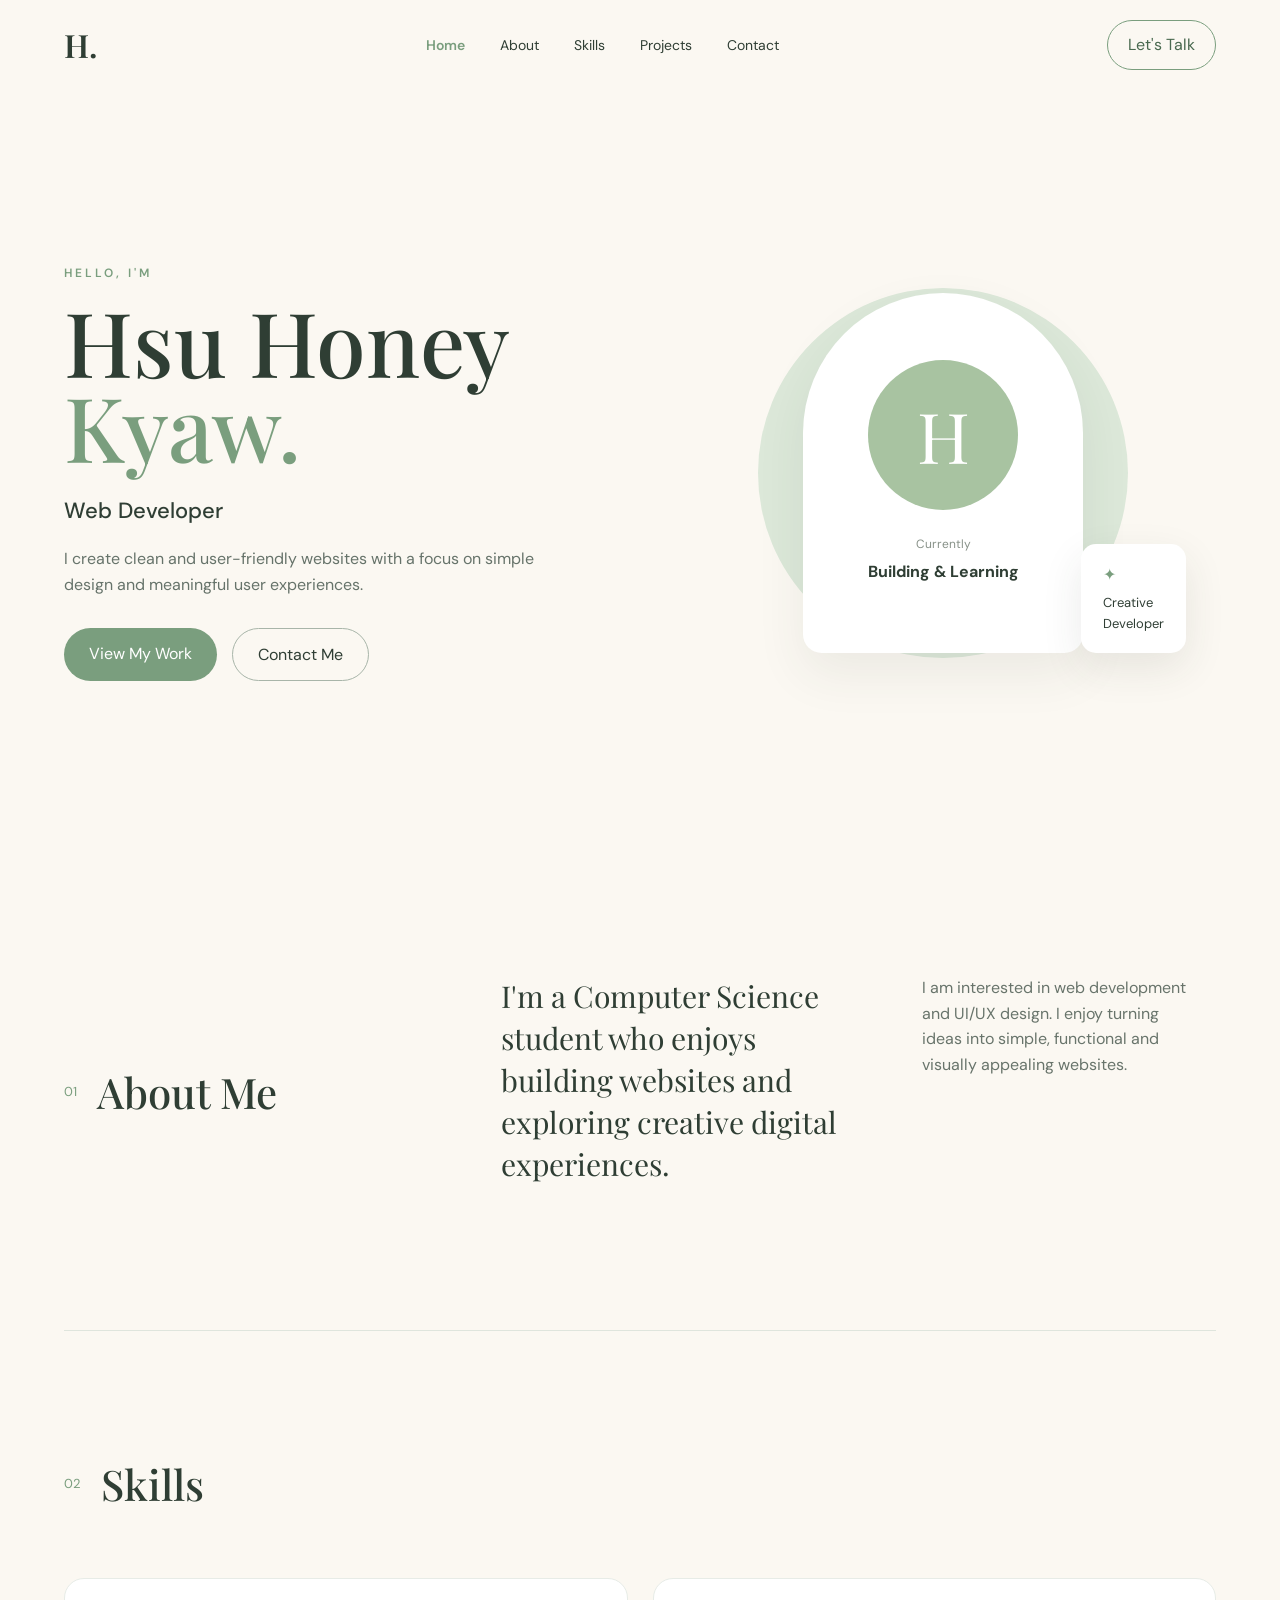
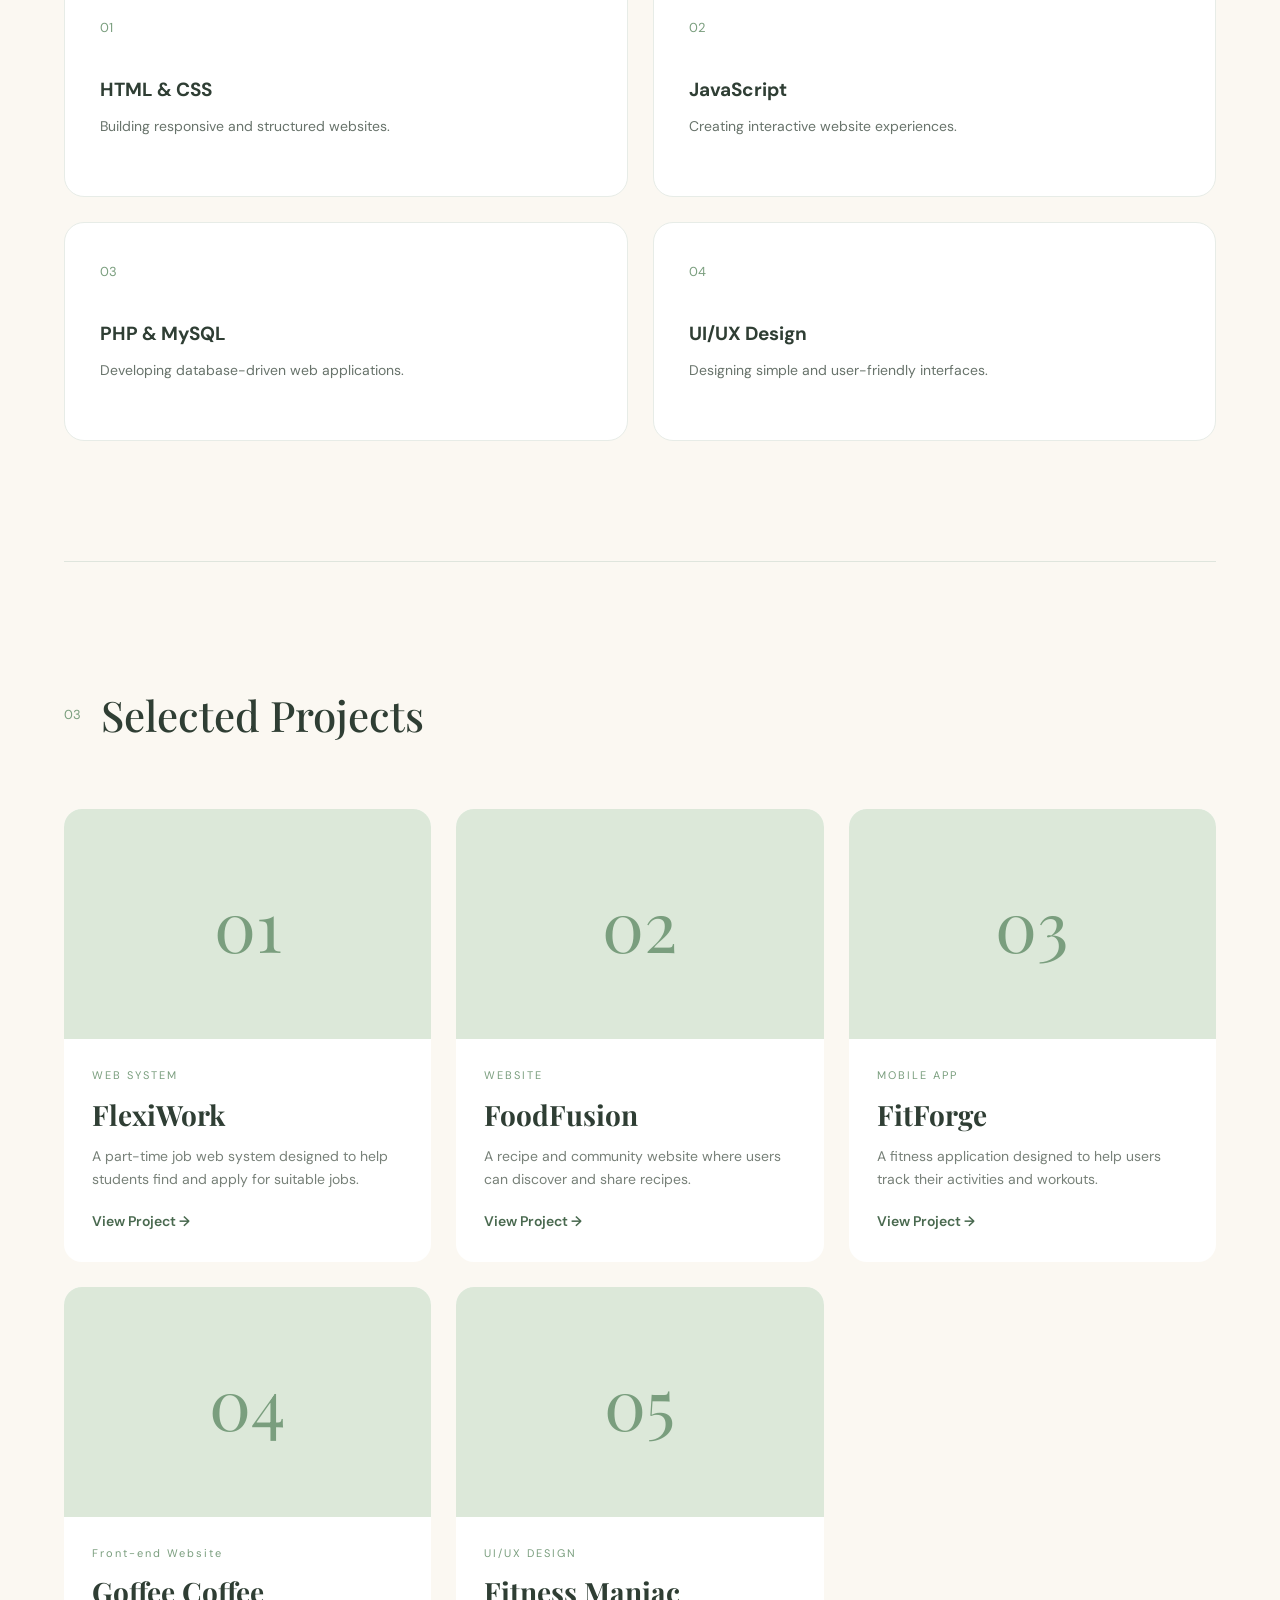
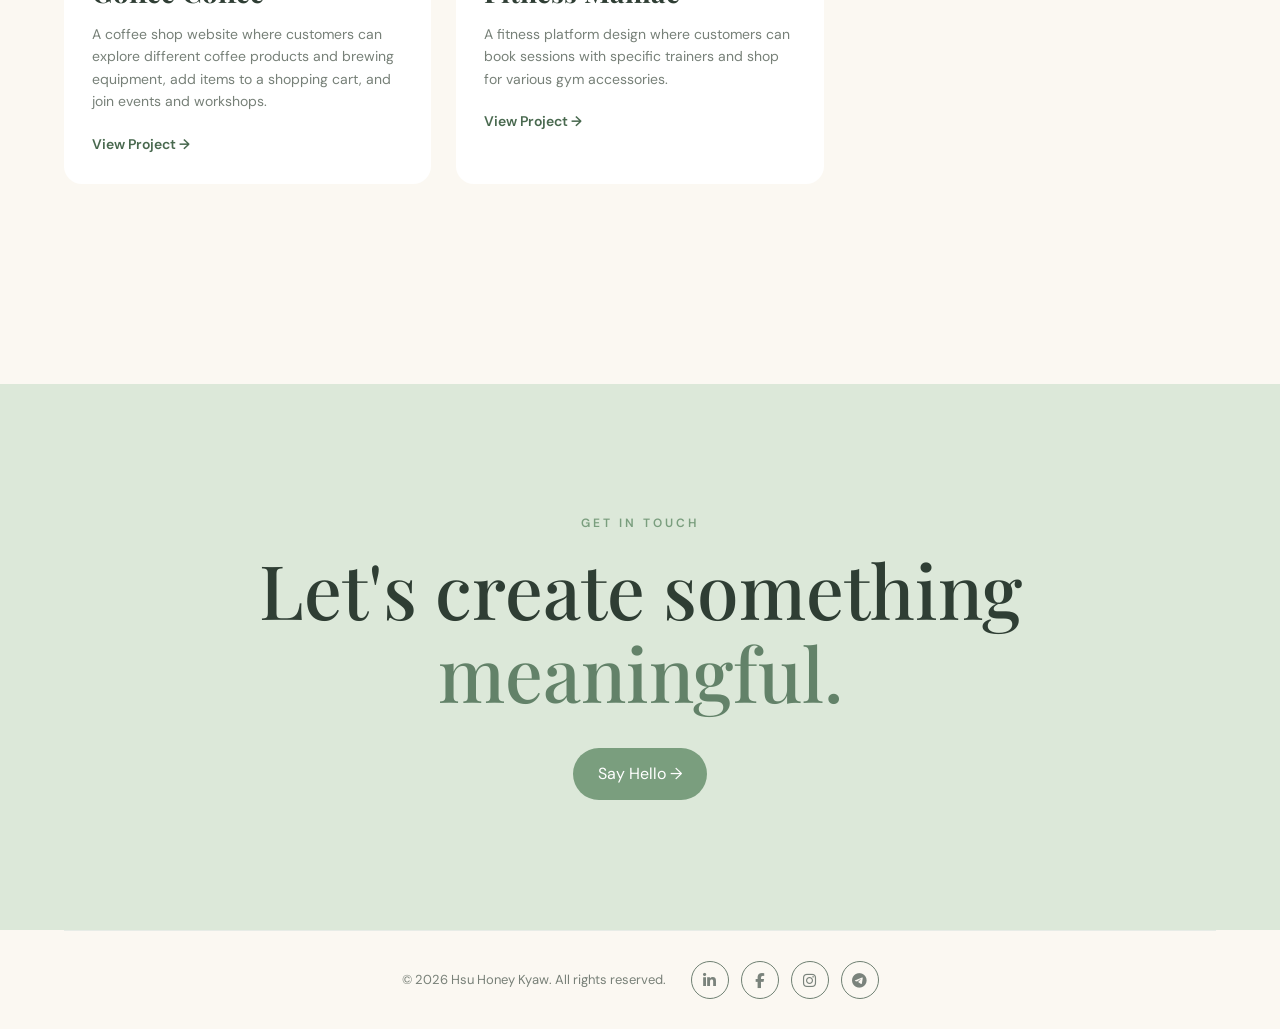
==== index.html @ d4ddd20c "Prepare portfolio for GitHub" ====
<!DOCTYPE html>
<html lang="en">

<head>
    <meta charset="UTF-8">
    <meta name="viewport" content="width=device-width, initial-scale=1.0">

    <title>Hsu Honey Kyaw | Web Developer</title>

    <!-- Google Font -->
    <link rel="preconnect" href="https://fonts.googleapis.com">
    <link rel="preconnect" href="https://fonts.gstatic.com" crossorigin>
    <link rel="stylesheet" href="https://cdnjs.cloudflare.com/ajax/libs/font-awesome/6.5.2/css/all.min.css">
    <link
        href="https://fonts.googleapis.com/css2?family=DM+Sans:wght@400;500;600;700&family=Playfair+Display:wght@500;600&display=swap"
        rel="stylesheet">

    <!-- CSS -->
    <link rel="stylesheet" href="style.css">
</head>

<body>

    <!-- Navigation -->
    <header class="navbar">

        <a href="index.html" class="logo">H.</a>

        <nav>
            <a href="index.html" class="active">Home</a>
            <a href="about.html">About</a>
            <a href="skills.html">Skills</a>
            <a href="project.html">Projects</a>
            <a href="contact.html">Contact</a>
        </nav>

        <a href="contact.html" class="nav-button">Let's Talk</a>

    </header>


    <!-- Hero Section -->
    <main>

        <section id="home" class="hero">

            <div class="hero-content">

                <p class="small-title">HELLO, I'M</p>

                <h1>
                    Hsu Honey<br>
                    <span>Kyaw.</span>
                </h1>

                <h2>Web Developer</h2>

                <p class="hero-text">
                    I create clean and user-friendly websites
                    with a focus on simple design and meaningful
                    user experiences.
                </p>

                <div class="hero-buttons">
                    <a href="project.html" class="primary-button">
                        View My Work
                    </a>

                    <a href="contact.html" class="secondary-button">
                        Contact Me
                    </a>
                </div>

            </div>


            <!-- Decorative Profile Area -->
            <div class="hero-visual">

                <div class="circle-bg"></div>

                <div class="profile-card">
                    <div class="profile-placeholder">
                        H
                    </div>

                    <div class="profile-info">
                        <span>Currently</span>
                        <strong>Building & Learning</strong>
                    </div>
                </div>

                <div class="floating-card">
                    <span>✦</span>
                    <p>Creative<br>Developer</p>
                </div>

            </div>

        </section>


        <!-- About Section -->
        <section id="about" class="section about">

            <div class="section-heading">
                <span>01</span>
                <h2>About Me</h2>
            </div>

            <div class="about-content">

                <p class="large-text">
                    I'm a Computer Science student who enjoys
                    building websites and exploring creative
                    digital experiences.
                </p>

                <p>
                    I am interested in web development and UI/UX design.
                    I enjoy turning ideas into simple, functional and
                    visually appealing websites.
                </p>

            </div>

        </section>


        <!-- Skills Section -->
        <section id="skills" class="section skills">

            <div class="section-heading">
                <span>02</span>
                <h2>Skills</h2>
            </div>

            <div class="skills-grid">

                <div class="skill-card">
                    <span>01</span>
                    <h3>HTML & CSS</h3>
                    <p>Building responsive and structured websites.</p>
                </div>

                <div class="skill-card">
                    <span>02</span>
                    <h3>JavaScript</h3>
                    <p>Creating interactive website experiences.</p>
                </div>

                <div class="skill-card">
                    <span>03</span>
                    <h3>PHP & MySQL</h3>
                    <p>Developing database-driven web applications.</p>
                </div>

                <div class="skill-card">
                    <span>04</span>
                    <h3>UI/UX Design</h3>
                    <p>Designing simple and user-friendly interfaces.</p>
                </div>

            </div>

        </section>


        <!-- Projects Section -->
        <section id="projects" class="section projects">

            <div class="section-heading">
                <span>03</span>
                <h2>Selected Projects</h2>
            </div>

            <div class="project-grid">

                <article class="project-card">

                    <div class="project-image">
                        <span>01</span>
                    </div>

                    <div class="project-content">
                        <p>WEB SYSTEM</p>

                        <h3>FlexiWork</h3>

                        <p>
                            A part-time job web system designed to
                            help students find and apply for suitable jobs.
                        </p>

                        <a href="project.html#flexiwork">View Project →</a>
                    </div>

                </article>


                <article class="project-card">

                    <div class="project-image">
                        <span>02</span>
                    </div>

                    <div class="project-content">
                        <p>WEBSITE</p>

                        <h3>FoodFusion</h3>

                        <p>
                            A recipe and community website where users
                            can discover and share recipes.
                        </p>

                        <a href="project.html#foodfusion">View Project →</a>
                    </div>

                </article>


                <article class="project-card">

                    <div class="project-image">
                        <span>03</span>
                    </div>

                    <div class="project-content">
                        <p>MOBILE APP</p>

                        <h3>FitForge</h3>

                        <p>
                            A fitness application designed to help
                            users track their activities and workouts.
                        </p>

                        <a href="project.html#fitforge">View Project →</a>
                    </div>

                </article>

                <article class="project-card">

                    <div class="project-image">
                        <span>04</span>
                    </div>

                    <div class="project-content">
                        <p>Front-end Website</p>

                        <h3>Goffee Coffee</h3>

                        <p>
                            A coffee shop website where customers can explore
                            different coffee products and brewing equipment,
                            add items to a shopping cart, and join events and workshops.
                        </p>

                        <a href="project.html#goffee-coffee">View Project →</a>
                    </div>

                </article>

                <article class="project-card">

                    <div class="project-image">
                        <span>05</span>
                    </div>

                    <div class="project-content">
                        <p>UI/UX DESIGN</p>

                        <h3>Fitness Maniac</h3>

                        <p>
                            A fitness platform design where customers can book
                            sessions with specific trainers and shop for various
                            gym accessories.
                        </p>

                        <a href="project.html#fitness-maniac">View Project →</a>
                    </div>

                </article>

            </div>

        </section>


        <!-- Contact Section -->
        <section id="contact" class="contact">

            <p class="small-title">GET IN TOUCH</p>

            <h2>
                Let's create something<br>
                <span>meaningful.</span>
            </h2>

            <a href="contact.html" class="primary-button">
                Say Hello →
            </a>

        </section>

    </main>


    <!-- Footer -->
    <footer>

        <div class="footer-content">

            <p>
                © 2026 Hsu Honey Kyaw. All rights reserved.
            </p>

            <!-- Social Media -->
            <div class="footer-social">

                <a href="https://www.linkedin.com/in/hsu-honey-kyaw-a51a913b0" target="_blank" rel="noopener noreferrer" aria-label="LinkedIn">
                    <i class="fa-brands fa-linkedin-in"></i>
                </a>

                <a href="https://www.facebook.com/share/19QXdpM22V/" target="_blank" rel="noopener noreferrer" aria-label="Facebook">
                    <i class="fa-brands fa-facebook-f"></i>
                </a>

                <a href="https://www.instagram.com/v_for_vannie?vrfl=aWN2Z3E3OXZqZ3hl" target="_blank" rel="noopener noreferrer" aria-label="Instagram">
                    <i class="fa-brands fa-instagram"></i>
                </a>

                <a href="https://t.me/v_van_nie" target="_blank" rel="noopener noreferrer" aria-label="Telegram">
                    <i class="fa-brands fa-telegram"></i>
                </a>

            </div>

        </div>

    </footer>

</body>

</html>
---- style.css ----
/* ==============================
   GENERAL
================================= */


* {
    margin: 0;
    padding: 0;
    box-sizing: border-box;
}

html {
    scroll-behavior: smooth;
    min-height: 100%;
}

body {
    font-family: "DM Sans", sans-serif;
    background: #fbf8f2;
    color: #2f3e34;
    line-height: 1.6;

    padding-top: 90px;

    min-height: 100vh;
    display: flex;
    flex-direction: column;
}

a {
    text-decoration: none;
    color: inherit;
}


/* ==============================
   NAVIGATION
================================= */

.navbar {
    width: 90%;
    max-width: 1200px;
    height: 90px;

    position: fixed;
    top: 0;
    left: 50%;
    transform: translateX(-50%);

    display: flex;
    align-items: center;
    justify-content: space-between;

    background: rgba(251, 248, 242, 0.95);
    backdrop-filter: blur(8px);

    z-index: 1000;
}

.logo {
    font-family: "Playfair Display", serif;
    font-size: 32px;
    font-weight: 600;
}

.navbar nav {
    display: flex;
    gap: 35px;
}

.navbar nav a {
    font-size: 14px;
    transition: 0.3s;
}

.navbar nav a:hover {
    color: #7a9e7e;
}

.nav-button {
    padding: 11px 20px;

    border: 1px solid #7a9e7e;
    border-radius: 30px;

    color: #49694f;

    transition: 0.3s;
}

.nav-button:hover {
    background: #7a9e7e;
    color: white;
}

/* Active page */
nav a.active {
    color: #7A9E7E;
    font-weight: 600;
}


/* ==============================
   HERO
================================= */

.hero {
    min-height: 85vh;
    width: 90%;
    max-width: 1200px;
    margin: auto;

    display: grid;
    grid-template-columns: 1fr 1fr;

    align-items: center;

    gap: 60px;
}

.small-title {
    font-size: 12px;
    letter-spacing: 3px;
    font-weight: 600;

    color: #7a9e7e;

    margin-bottom: 15px;
}

.hero h1 {
    font-family: "Playfair Display", serif;

    font-size: clamp(55px, 7vw, 90px);
    line-height: 0.95;

    font-weight: 500;
}

.hero h1 span {
    color: #7a9e7e;
}

.hero h2 {
    margin-top: 25px;

    font-size: 22px;
    font-weight: 500;
}

.hero-text {
    max-width: 500px;

    margin-top: 18px;

    color: #66736a;
}

.hero-buttons {
    display: flex;
    gap: 15px;

    margin-top: 30px;
}

.primary-button {
    display: inline-block;

    background: #7a9e7e;
    color: white;

    padding: 13px 25px;

    border-radius: 30px;

    transition: 0.3s;
}

.primary-button:hover {
    transform: translateY(-3px);
}

.secondary-button {
    display: inline-block;

    border: 1px solid #a8b5a9;

    padding: 13px 25px;

    border-radius: 30px;

    transition: 0.3s;
}

.secondary-button:hover {
    border-color: #7a9e7e;
}


/* ==============================
   HERO VISUAL
================================= */

.hero-visual {
    height: 500px;

    position: relative;

    display: flex;
    align-items: center;
    justify-content: center;
}

.circle-bg {
    width: 370px;
    height: 370px;

    border-radius: 50%;

    background: #dce8d9;

    position: absolute;
}

.profile-card {
    width: 280px;
    height: 360px;

    background: white;

    border-radius: 150px 150px 20px 20px;

    position: relative;
    z-index: 2;

    box-shadow: 0 20px 50px rgba(47, 62, 52, 0.08);

    display: flex;
    flex-direction: column;
    align-items: center;
    justify-content: center;
}

.profile-placeholder {
    width: 150px;
    height: 150px;

    border-radius: 50%;

    background: #a8c3a1;

    display: flex;
    align-items: center;
    justify-content: center;

    font-family: "Playfair Display", serif;

    font-size: 70px;

    color: white;
}

.profile-info {
    margin-top: 25px;

    text-align: center;

    display: flex;
    flex-direction: column;
}

.profile-info span {
    font-size: 12px;
    color: #879188;
}

.profile-info strong {
    margin-top: 5px;
}

.floating-card {
    position: absolute;

    right: 30px;
    bottom: 70px;

    background: white;

    padding: 18px 22px;

    border-radius: 15px;

    box-shadow: 0 15px 40px rgba(47, 62, 52, 0.1);

    z-index: 3;
}

.floating-card span {
    color: #7a9e7e;
}

.floating-card p {
    font-size: 13px;
    margin-top: 5px;
}


/* ==============================
   SECTIONS
================================= */

.section {
    width: 90%;
    max-width: 1200px;

    margin: auto;

    padding: 120px 0;
}

.section-heading {
    display: flex;
    align-items: center;
    gap: 20px;

    margin-bottom: 60px;
}

.section-heading span {
    color: #7a9e7e;

    font-size: 13px;
}

.section-heading h2 {
    font-family: "Playfair Display", serif;

    font-size: 42px;

    font-weight: 500;
}


/* ==============================
   ABOUT
================================= */

.about {
    display: grid;

    grid-template-columns: 0.5fr 1fr;

    gap: 80px;
}

.about .section-heading {
    margin-bottom: 0;
}

.about-content {
    max-width: 700px;
}

.large-text {
    font-family: "Playfair Display", serif;

    font-size: 30px;

    line-height: 1.4;

    margin-bottom: 25px;
}

.about-content>p:last-child {
    color: #68746b;
}


/* ==============================
   SKILLS
================================= */

.skills {
    border-top: 1px solid #dfe5dd;
}

.skills-grid {
    display: grid;

    grid-template-columns: repeat(4, 1fr);

    gap: 20px;
}

.skill-card {
    background: white;

    padding: 30px;

    min-height: 200px;

    border-radius: 15px;

    transition: 0.3s;
}

.skill-card:hover {
    transform: translateY(-6px);
}

.skill-card span {
    color: #7a9e7e;

    font-size: 13px;
}

.skill-card h3 {
    margin-top: 35px;

    font-size: 19px;
}

.skill-card p {
    margin-top: 10px;

    color: #778078;

    font-size: 14px;
}


/* ==============================
   PROJECTS
================================= */

.projects {
    border-top: 1px solid #dfe5dd;
}

.project-grid {
    display: grid;

    grid-template-columns: repeat(3, 1fr);

    gap: 25px;
}

.project-card {
    background: white;

    border-radius: 18px;

    overflow: hidden;

    transition: 0.3s;
}

.project-card:hover {
    transform: translateY(-7px);
}

.project-image {
    height: 230px;

    background: #dce8d9;

    display: flex;
    align-items: center;
    justify-content: center;
}

.project-image span {
    font-family: "Playfair Display", serif;

    font-size: 70px;

    color: #7a9e7e;
}

.project-content {
    padding: 28px;
}

.project-content>p:first-child {
    font-size: 11px;

    letter-spacing: 2px;

    color: #7a9e7e;
}

.project-content h3 {
    font-family: "Playfair Display", serif;

    font-size: 28px;

    margin: 8px 0;
}

.project-content p {
    color: #778078;

    font-size: 14px;
}

.project-content a {
    display: inline-block;

    margin-top: 20px;

    font-size: 14px;

    font-weight: 600;

    color: #49694f;
}


/* ==============================
   CONTACT
================================= */

.contact {
    margin-top: 80px;

    padding: 130px 10%;

    background: #dce8d9;

    text-align: center;
}

.contact h2 {
    font-family: "Playfair Display", serif;

    font-size: clamp(45px, 6vw, 75px);

    line-height: 1.1;

    font-weight: 500;

    margin-bottom: 35px;
}

.contact h2 span {
    color: #638269;
}


/* ==============================
   FOOTER
================================= */

footer {
    width: 90%;
    max-width: 1200px;

    margin: auto;

    padding: 30px 0;

    display: flex;
    justify-content: space-between;

    color: #7a837c;

    font-size: 13px;
}

footer div {
    display: flex;
    gap: 20px;
}

footer a:hover {
    color: #7a9e7e;
}


/* ==============================
   RESPONSIVE
================================= */

@media (max-width: 900px) {

    .navbar nav {
        display: none;
    }

    .hero {
        grid-template-columns: 1fr;

        padding: 70px 0;
    }

    .hero-visual {
        height: 420px;
    }

    .about {
        grid-template-columns: 1fr;

        gap: 30px;
    }

    .skills-grid {
        grid-template-columns: repeat(2, 1fr);
    }

    .project-grid {
        grid-template-columns: 1fr;
    }
}


@media (max-width: 600px) {

    .navbar {
        height: 75px;
    }

    .nav-button {
        padding: 8px 15px;

        font-size: 13px;
    }

    .hero {
        min-height: auto;

        padding: 60px 0;
    }

    .hero h1 {
        font-size: 55px;
    }

    .hero-visual {
        height: 350px;
    }

    .circle-bg {
        width: 280px;
        height: 280px;
    }

    .profile-card {
        width: 220px;
        height: 290px;
    }

    .profile-placeholder {
        width: 110px;
        height: 110px;

        font-size: 50px;
    }

    .floating-card {
        right: 0;
        bottom: 30px;
    }

    .section {
        padding: 80px 0;
    }

    .section-heading h2 {
        font-size: 34px;
    }

    .skills-grid {
        grid-template-columns: 1fr;
    }

    .hero-buttons {
        flex-direction: column;

        width: 100%;
    }

    .hero-buttons a {
        text-align: center;
    }

    .contact {
        padding: 90px 20px;
    }

    footer {
        flex-direction: column;

        gap: 15px;
    }
}

/* ================================
   PROJECTS PAGE
================================ */

.projects-page {
    width: 84%;
    max-width: 1200px;
    margin: 0 auto;
    padding: 76px 0 100px;
}

.projects-heading {
    max-width: 760px;
    margin: 0 auto 64px;
    text-align: center;
}

.projects-heading h1,
.contact-hero h1 {
    color: #2f3e34;
    font-family: "Playfair Display", serif;
    font-size: clamp(42px, 6vw, 64px);
    font-weight: 500;
    line-height: 1.12;
}

.projects-heading h1 span,
.contact-hero h1 span,
.contact-bottom h2 span {
    color: #7a9e7e;
}

.projects-heading > p:last-child {
    max-width: 640px;
    margin: 22px auto 0;
    color: #68736b;
    line-height: 1.8;
}

.p-grid {
    display: grid;
    grid-template-columns: repeat(2, minmax(0, 1fr));
    gap: 22px;
}

.p-card {
    position: relative;
    min-height: 390px;
    padding: 34px;
    background: #fff;
    border: 1px solid #e7ece7;
    border-radius: 20px;
    transition: transform 0.25s ease, border-color 0.25s ease, box-shadow 0.25s ease;
    scroll-margin-top: 110px;
}

.p-card:hover {
    transform: translateY(-5px);
    border-color: #a8c3a1;
    box-shadow: 0 16px 35px rgba(47, 62, 52, 0.07);
}

.p-number {
    position: absolute;
    top: 30px;
    right: 32px;
    color: #9aaa9a;
    font-size: 13px;
    letter-spacing: 1px;
}

.p-icon,
.contact-option-icon {
    display: flex;
    align-items: center;
    justify-content: center;
    width: 52px;
    height: 52px;
    color: #638269;
    background: #eef3ed;
    border-radius: 15px;
    font-size: 20px;
}

.p-type {
    margin: 24px 0 7px;
    color: #7a9e7e;
    font-size: 11px;
    font-weight: 700;
    letter-spacing: 1.7px;
}

.p-card h2 {
    color: #2f3e34;
    font-family: "Playfair Display", serif;
    font-size: 29px;
    font-weight: 500;
}

.p-description {
    min-height: 76px;
    margin-top: 10px;
    color: #68736b;
    font-size: 14px;
    line-height: 1.75;
}

.p-tech {
    display: flex;
    flex-wrap: wrap;
    gap: 8px;
    margin-top: 20px;
}

.p-tech span {
    padding: 6px 11px;
    color: #53655a;
    background: #f3f6f2;
    border-radius: 20px;
    font-size: 11px;
}

.project-link {
    display: inline-flex;
    align-items: center;
    gap: 9px;
    margin-top: 24px;
    color: #49694f;
    font-size: 13px;
    font-weight: 700;
}

a.project-link:hover {
    color: #7a9e7e;
}

.project-link-unavailable {
    color: #788078;
    font-weight: 500;
}

.projects-bottom {
    margin-top: 84px;
    padding: 62px 32px;
    background: #eef3ed;
    border-radius: 24px;
    text-align: center;
}

.projects-bottom h2,
.contact-bottom h2 {
    color: #2f3e34;
    font-family: "Playfair Display", serif;
    font-size: clamp(34px, 4.5vw, 48px);
    font-weight: 500;
    line-height: 1.2;
}

.projects-bottom > p:not(.section-label) {
    max-width: 550px;
    margin: 16px auto 24px;
    color: #68736b;
    font-size: 14px;
    line-height: 1.7;
}

.projects-button {
    display: inline-flex;
    align-items: center;
    gap: 10px;
    padding: 12px 22px;
    color: #fff;
    background: #7a9e7e;
    border-radius: 30px;
    font-size: 14px;
    transition: background 0.2s ease, transform 0.2s ease;
}

.projects-button:hover {
    background: #49694f;
    transform: translateY(-2px);
}

/* ================================
   CONTACT PAGE
================================ */

.contact-page {
    width: 84%;
    max-width: 1200px;
    margin: 0 auto;
    padding: 74px 0 100px;
}

.contact-hero {
    padding: 74px 30px 78px;
    background: #eef3ed;
    border-radius: 26px;
    text-align: center;
}

.contact-hero h1 {
    font-size: clamp(42px, 6vw, 66px);
}

.contact-intro {
    max-width: 610px;
    margin: 22px auto 26px;
    color: #68736b;
    font-size: 16px;
    line-height: 1.8;
}

.contact-cta {
    display: inline-flex;
    align-items: center;
    gap: 10px;
}

.contact-email-note {
    margin-top: 18px;
    color: #788078;
    font-size: 12px;
}

.contact-email-note code {
    color: #49694f;
    font-family: "DM Sans", sans-serif;
}

.contact-details {
    display: grid;
    grid-template-columns: 0.9fr 1.1fr;
    gap: 70px;
    align-items: center;
    padding: 90px 0;
    scroll-margin-top: 100px;
}

.contact-details-heading h2 {
    max-width: 430px;
    color: #2f3e34;
    font-family: "Playfair Display", serif;
    font-size: 37px;
    font-weight: 500;
    line-height: 1.2;
}

.contact-details-heading > p:last-child {
    margin-top: 17px;
    color: #68736b;
    font-size: 14px;
    line-height: 1.8;
}

.contact-channels {
    display: flex;
    flex-direction: column;
    gap: 11px;
    margin-top: 26px;
}

.contact-channels a {
    display: flex;
    align-items: center;
    gap: 13px;
    color: #49694f;
    font-size: 14px;
    font-weight: 600;
}

.contact-channels a > i {
    display: flex;
    align-items: center;
    justify-content: center;
    width: 37px;
    height: 37px;
    background: #eef3ed;
    border-radius: 50%;
}

.contact-channels a span {
    display: flex;
    flex-direction: column;
}

.contact-channels small {
    color: #788078;
    font-size: 11px;
    font-weight: 500;
}

.contact-channels a:hover {
    color: #7a9e7e;
}

.contact-options {
    display: flex;
    flex-direction: column;
    gap: 13px;
}

.contact-option {
    display: flex;
    align-items: center;
    gap: 18px;
    padding: 20px;
    background: #fff;
    border: 1px solid #e7ece7;
    border-radius: 17px;
}

.contact-option-icon {
    width: 46px;
    height: 46px;
    flex: 0 0 46px;
    font-size: 17px;
}

.contact-option h3 {
    color: #2f3e34;
    font-size: 16px;
}

.contact-option p {
    margin-top: 4px;
    color: #68736b;
    font-size: 13px;
    line-height: 1.6;
}

.contact-bottom {
    padding: 55px 30px;
    border-top: 1px solid #dfe5dd;
    text-align: center;
}

.contact-bottom .secondary-button {
    margin-top: 24px;
    color: #49694f;
}

@media (max-width: 900px) {
    .projects-page,
    .contact-page {
        width: 88%;
    }

    .p-grid {
        grid-template-columns: 1fr;
    }

    .contact-details {
        grid-template-columns: 1fr;
        gap: 35px;
    }
}

@media (max-width: 600px) {
    .projects-page,
    .contact-page {
        width: 88%;
        padding-top: 48px;
        padding-bottom: 70px;
    }

    .projects-heading {
        margin-bottom: 42px;
    }

    .projects-heading h1,
    .contact-hero h1 {
        font-size: 38px;
    }

    .p-card {
        min-height: 0;
        padding: 26px;
    }

    .p-number {
        top: 26px;
        right: 25px;
    }

    .p-description {
        min-height: 0;
    }

    .projects-bottom {
        margin-top: 55px;
        padding: 42px 22px;
    }

    .contact-hero {
        padding: 48px 20px;
    }

    .contact-intro {
        font-size: 14px;
    }

    .contact-details {
        padding: 65px 0;
    }

    .contact-details-heading h2 {
        font-size: 31px;
    }

    .contact-option {
        align-items: flex-start;
        padding: 17px;
    }
}





/* ================================
   ABOUT PAGE
================================ */

.about-page {
    padding: 80px 8% 100px;
}


/* ================================
   ABOUT HERO
================================ */

.about-hero {
    max-width: 1200px;
    margin: auto;
}

.about-heading {
    max-width: 850px;
    margin-bottom: 70px;
}

.section-label {
    color: #7A9E7E;
    font-size: 13px;
    font-weight: 700;
    letter-spacing: 2px;
    margin-bottom: 18px;
}

.about-heading h1 {
    color: #2F3E34;
    font-size: 55px;
    line-height: 1.15;
    font-weight: 500;
    margin: 0;
}

.about-heading h1 span {
    color: #7A9E7E;
}


/* ================================
   ABOUT CONTENT
================================ */

.about-content {
    display: grid;
    grid-template-columns: 1.1fr 0.9fr;
    gap: 80px;
    align-items: start;
}

.about-text p {
    color: #5F6B63;
    font-size: 16px;
    line-height: 1.8;
    margin-bottom: 22px;
}


/* ================================
   INFO CARDS
================================ */

.about-info {
    display: flex;
    flex-direction: column;
    gap: 18px;
}

.info-card {
    background: #FFFFFF;
    border: 1px solid #E7ECE7;
    border-radius: 18px;
    padding: 25px;
    transition: 0.3s ease;
}

.info-card:hover {
    transform: translateY(-4px);
    border-color: #A8C3A1;
}

.info-card span {
    color: #7A9E7E;
    font-size: 13px;
    font-weight: 700;
}

.info-card h3 {
    color: #2F3E34;
    font-size: 20px;
    margin: 12px 0 8px;
}

.info-card p {
    color: #6B756E;
    font-size: 14px;
    line-height: 1.6;
    margin: 0;
}


/* ================================
   EDUCATION
================================ */

.education-section {
    max-width: 1200px;
    margin: 120px auto 0;
}

.section-title {
    margin-bottom: 40px;
}

.section-title h2 {
    color: #2F3E34;
    font-size: 38px;
    font-weight: 500;
    margin: 0;
}

.education-card {
    display: grid;
    grid-template-columns: 220px 1fr;
    gap: 40px;
    background: #FFFFFF;
    border: 1px solid #E7ECE7;
    border-radius: 20px;
    padding: 35px;
}

.education-year span {
    color: #7A9E7E;
    font-size: 14px;
    font-weight: 600;
}

.education-details h3 {
    color: #2F3E34;
    font-size: 22px;
    margin: 0 0 12px;
}

.education-details p {
    color: #68736B;
    font-size: 15px;
    line-height: 1.7;
    margin: 0;
}


/* ================================
   CURRENT GOAL
================================ */

.about-goal {
    max-width: 1200px;
    margin: 120px auto 0;
    padding: 60px;
    background: #EEF3ED;
    border-radius: 25px;
}

.about-goal h2 {
    max-width: 700px;
    color: #2F3E34;
    font-size: 40px;
    line-height: 1.3;
    font-weight: 500;
    margin: 0 0 30px;
}

.about-goal h2 span {
    color: #7A9E7E;
}

.about-button {
    display: inline-block;
    text-decoration: none;
    color: #FFFFFF;
    background: #7A9E7E;
    padding: 13px 23px;
    border-radius: 30px;
    font-size: 14px;
    transition: 0.3s ease;
}

.about-button:hover {
    background: #2F3E34;
}



/* ================================
   FOOTER
================================ */

footer {
    border-top: 1px solid #E7ECE7;
    padding: 30px 8%;
}

.footer-content {
    max-width: 1200px;
    margin: auto;

    display: flex;
    align-items: center;
    justify-content: space-between;
    gap: 25px;
}

.footer-content p {
    color: #788078;
    font-size: 13px;
    margin: 0;
}




/* ================================
   SOCIAL MEDIA
================================ */

.footer-social {
    display: flex;
    align-items: center;
    gap: 12px;
}

.footer-social a {
    width: 38px;
    height: 38px;

    display: flex;
    align-items: center;
    justify-content: center;
    border: 1px solid #6F8173;
    border-radius: 50%;
    text-decoration: none;
    font-size: 15px;
    transition: 0.3s ease;
}

.footer-social a:hover {
    border-color: #7A9E7E;
    transform: translateY(-3px);
}

/* ================================
   TABLET
================================ */

@media (max-width: 1000px) {

    .footer-container {
        grid-template-columns: 1.5fr 1fr 1fr;
        gap: 35px;
    }

}


/* ================================
   MOBILE
================================ */

@media (max-width: 700px) {

    .site-footer {
        padding: 55px 6% 25px;
    }

    .footer-container {
        width: 100%;

        grid-template-columns: 1fr;
        gap: 35px;
    }

    .footer-bottom {
        width: 100%;

        flex-direction: column;
        align-items: flex-start;

        gap: 10px;
    }

}


/* ================================
   RESPONSIVE
================================ */

@media (max-width: 900px) {

    .about-heading h1 {
        font-size: 45px;
    }

    .about-content {
        grid-template-columns: 1fr;
        gap: 50px;
    }

    .education-card {
        grid-template-columns: 1fr;
        gap: 15px;
    }

    .about-goal h2 {
        font-size: 34px;
    }
}


@media (max-width: 600px) {

    .about-page {
        padding: 60px 6% 80px;
    }

    .about-heading {
        margin-bottom: 50px;
    }

    .about-heading h1 {
        font-size: 36px;
    }

    .section-title h2 {
        font-size: 30px;
    }

    .about-goal {
        padding: 35px 25px;
    }

    .about-goal h2 {
        font-size: 28px;
    }

    .education-card {
        padding: 25px;
    }
}

/* ================================
   SKILLS PAGE
================================ */

.skills-page {
    padding: 80px 8% 100px;
}


/* ================================
   SKILLS HEADING
================================ */

.skills-heading {
    max-width: 800px;
    margin: 0 auto 80px;
    text-align: center;
}

.skills-heading h1 {
    color: #2F3E34;
    font-size: 52px;
    line-height: 1.2;
    font-weight: 500;
    margin: 0 0 25px;
}

.skills-heading h1 span {
    color: #7A9E7E;
}

.skills-intro {
    max-width: 650px;
    margin: auto;

    color: #68736B;
    font-size: 16px;
    line-height: 1.8;
}


/* ================================
   SKILLS GRID
================================ */

.skills-grid {
    max-width: 1200px;
    margin: auto;

    display: grid;
    grid-template-columns: repeat(2, 1fr);
    gap: 25px;
}


/* ================================
   SKILL CARD
================================ */

.skill-card {
    background: #FFFFFF;
    border: 1px solid #E7ECE7;
    border-radius: 20px;

    padding: 35px;

    transition: 0.3s ease;
}

.skill-card:hover {
    transform: translateY(-5px);
    border-color: #A8C3A1;
}


/* Icon */

.skill-icon {
    width: 48px;
    height: 48px;

    display: flex;
    align-items: center;
    justify-content: center;

    background: #EEF3ED;
    color: #7A9E7E;

    border-radius: 12px;

    font-size: 19px;

    margin-bottom: 22px;
}


/* Card Text */

.skill-card h2 {
    color: #2F3E34;
    font-size: 22px;
    margin: 0 0 12px;
}

.skill-card > p {
    color: #68736B;
    font-size: 14px;
    line-height: 1.7;

    margin-bottom: 22px;
}


/* Skill Tags */

.skill-list {
    display: flex;
    flex-wrap: wrap;
    gap: 9px;
}

.skill-list span {
    background: #F3F6F2;
    color: #53655A;

    padding: 7px 12px;

    border-radius: 20px;

    font-size: 12px;
    font-weight: 500;
}


/* ================================
   CURRENTLY LEARNING
================================ */

.learning-section {
    max-width: 1200px;
    margin: 120px auto 0;

    display: grid;
    grid-template-columns: 1fr 1fr;
    gap: 80px;

    padding: 60px;

    background: #EEF3ED;
    border-radius: 25px;
}

.learning-content h2 {
    color: #2F3E34;
    font-size: 38px;
    line-height: 1.3;
    font-weight: 500;

    margin: 0 0 20px;
}

.learning-content h2 span {
    color: #7A9E7E;
}

.learning-content > p:last-child {
    color: #68736B;
    font-size: 15px;
    line-height: 1.7;

    max-width: 500px;
}


/* Learning Items */

.learning-items {
    display: flex;
    flex-direction: column;
    justify-content: center;
    gap: 20px;
}

.learning-items div {
    display: flex;
    align-items: center;
    gap: 20px;

    padding-bottom: 18px;

    border-bottom: 1px solid #D6DED5;
}

.learning-items span {
    color: #7A9E7E;
    font-size: 13px;
    font-weight: 700;
}

.learning-items h3 {
    color: #2F3E34;
    font-size: 17px;
    font-weight: 600;

    margin: 0;
}


/* ================================
   RESPONSIVE
================================ */

@media (max-width: 900px) {

    .skills-heading h1 {
        font-size: 43px;
    }

    .skills-grid {
        grid-template-columns: 1fr;
    }

    .learning-section {
        grid-template-columns: 1fr;
        gap: 45px;
    }

}


@media (max-width: 600px) {

    .skills-page {
        padding: 60px 6% 80px;
    }

    .skills-heading {
        margin-bottom: 55px;
    }

    .skills-heading h1 {
        font-size: 35px;
    }

    .skill-card {
        padding: 25px;
    }

    .learning-section {
        padding: 35px 25px;
        margin-top: 80px;
    }

    .learning-content h2 {
        font-size: 29px;
    }

}
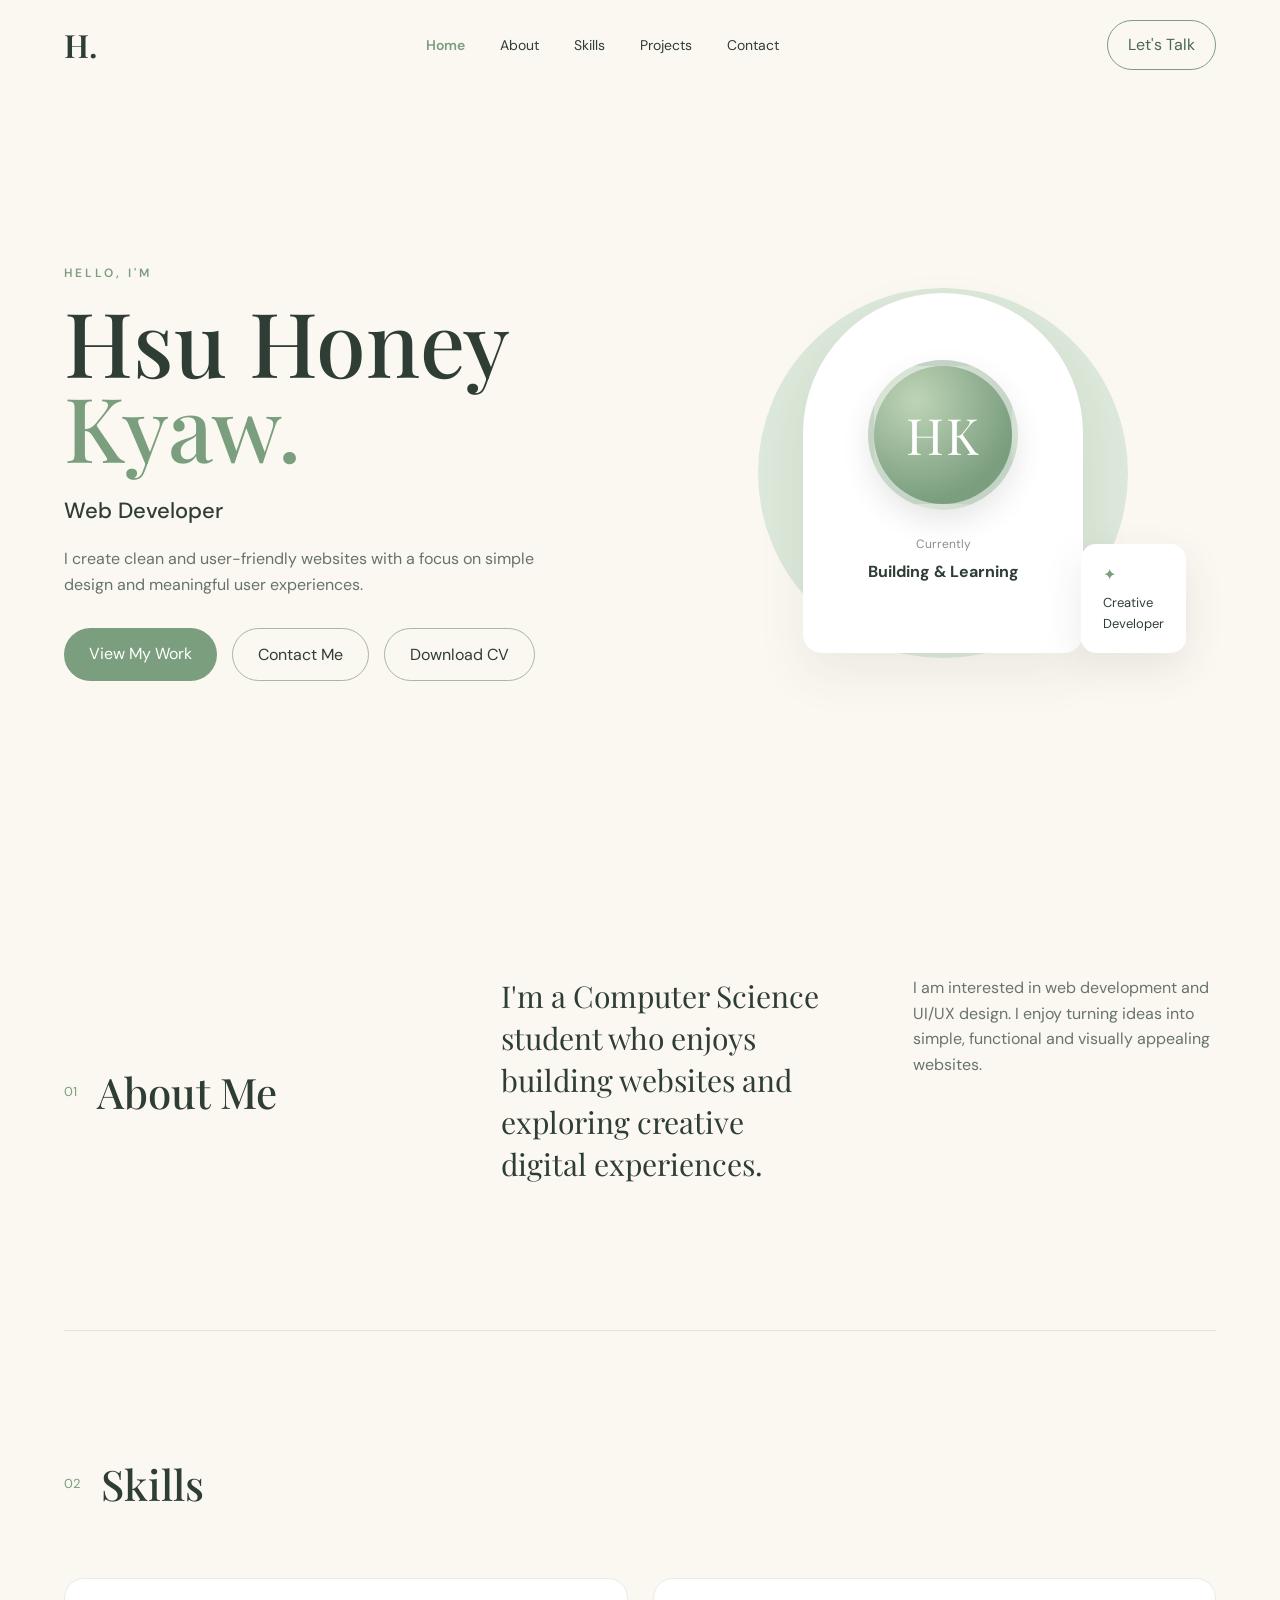
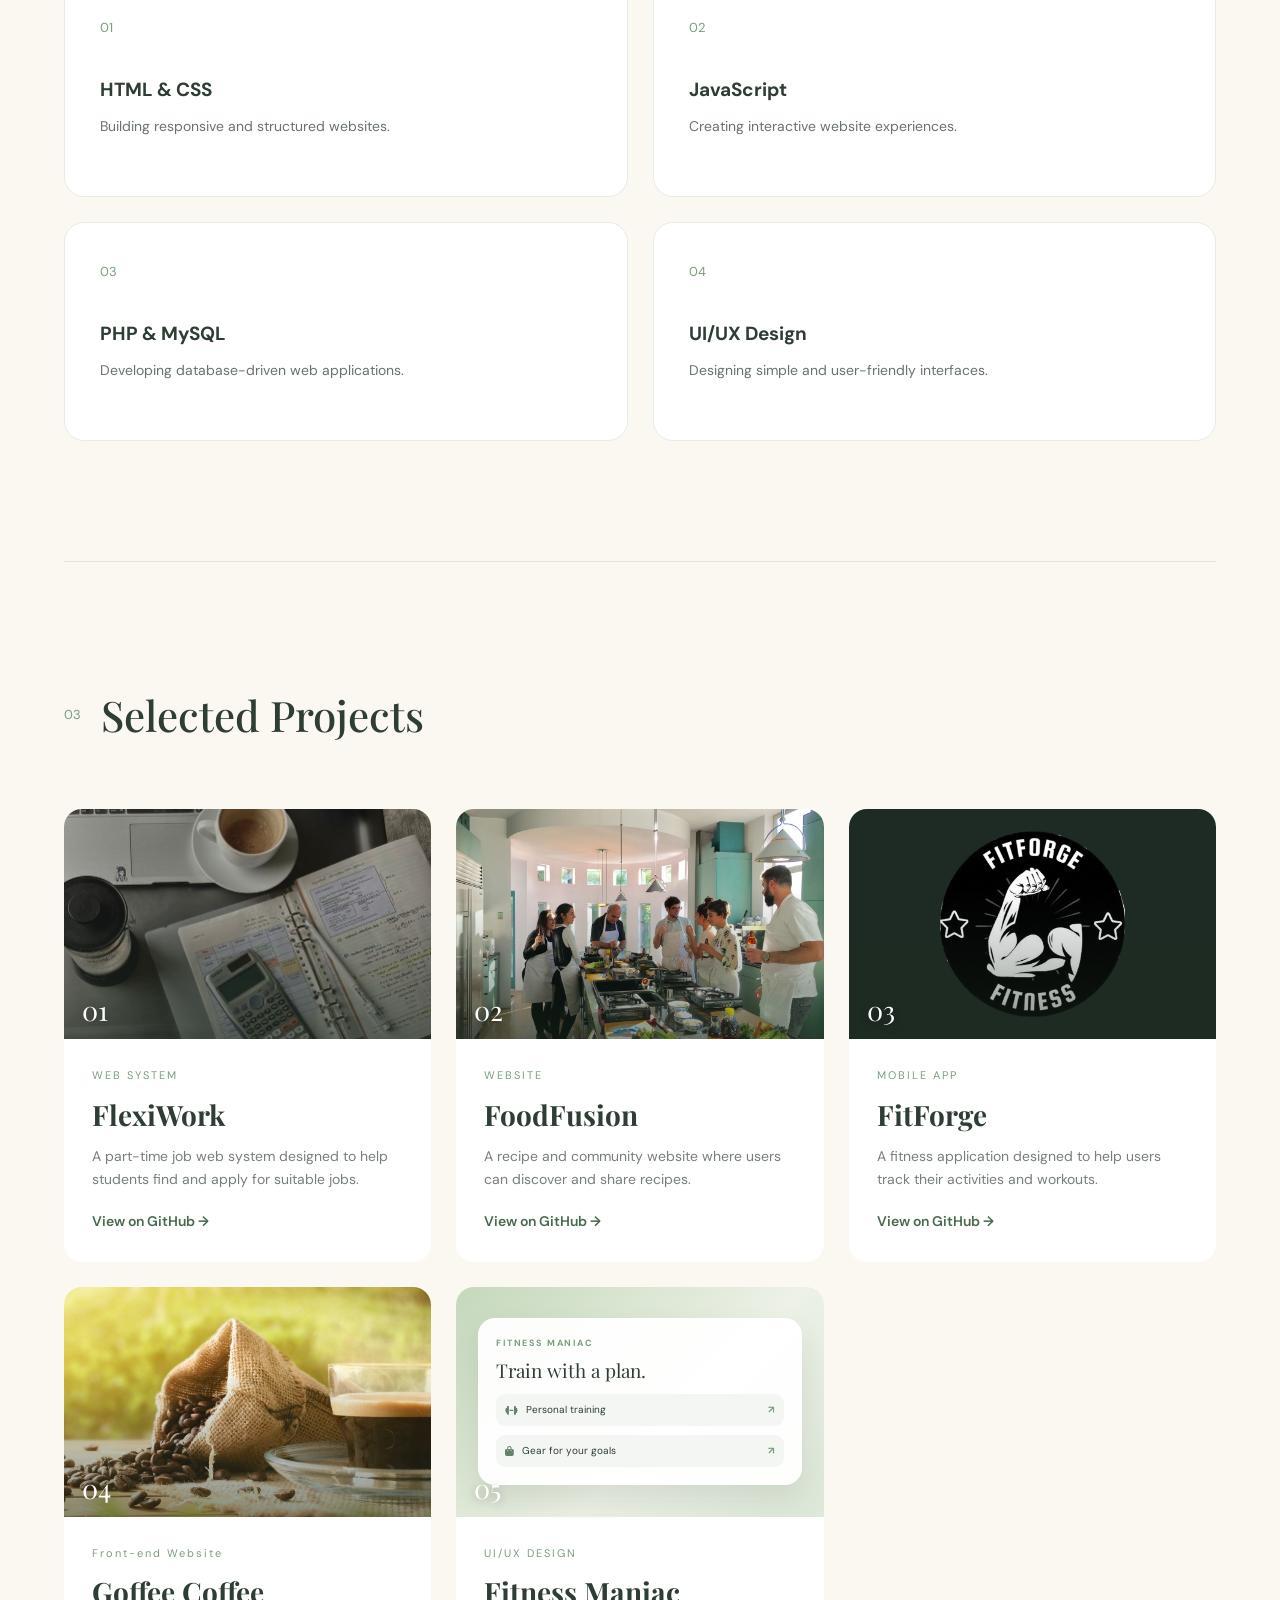
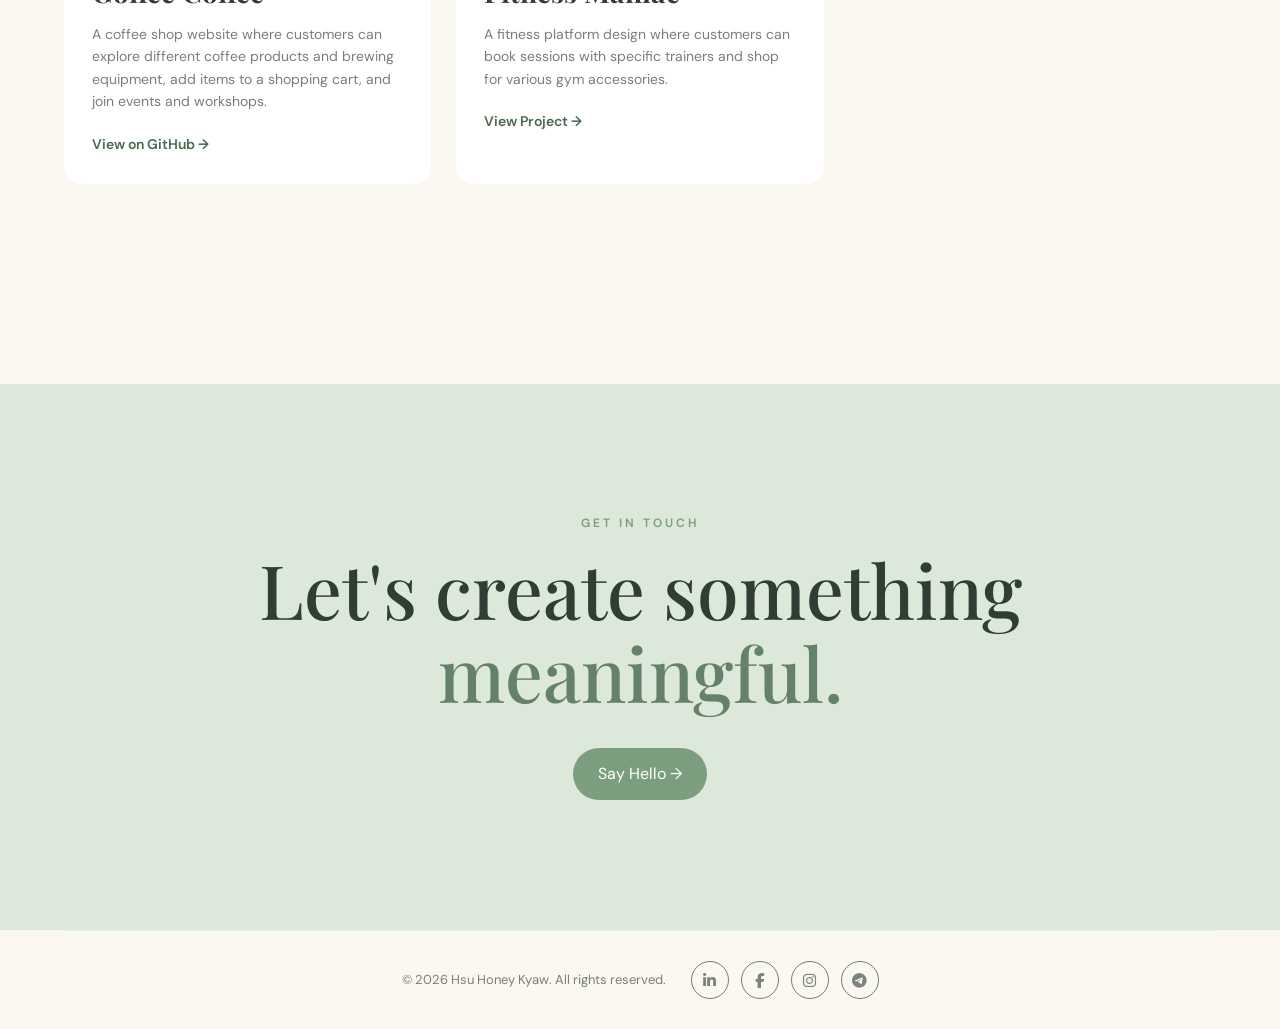
==== commit 8a0d7fe2: "Update Portfolio and add CV" ====
--- a/index.html
+++ b/index.html
@@ -34,6 +34,17 @@
             <a href="contact.html">Contact</a>
         </nav>
 
+        <details class="mobile-navigation">
+            <summary aria-label="Open site menu"><i class="fa-solid fa-bars" aria-hidden="true"></i></summary>
+            <nav aria-label="Mobile navigation">
+                <a href="index.html" class="active" aria-current="page">Home</a>
+                <a href="about.html">About</a>
+                <a href="skills.html">Skills</a>
+                <a href="project.html">Projects</a>
+                <a href="contact.html">Contact</a>
+            </nav>
+        </details>
+
         <a href="contact.html" class="nav-button">Let's Talk</a>
 
     </header>
@@ -69,6 +80,10 @@
                     <a href="contact.html" class="secondary-button">
                         Contact Me
                     </a>
+
+                    <a href="output/pdf/Hsu-Honey-Kyaw-CV.pdf" class="secondary-button cv-button" download>
+                        Download CV
+                    </a>
                 </div>
 
             </div>
@@ -80,8 +95,8 @@
                 <div class="circle-bg"></div>
 
                 <div class="profile-card">
-                    <div class="profile-placeholder">
-                        H
+                    <div class="profile-placeholder" role="img" aria-label="Hsu Honey Kyaw monogram">
+                        HK
                     </div>
 
                     <div class="profile-info">
@@ -178,8 +193,9 @@
 
                 <article class="project-card">
 
-                    <div class="project-image">
-                        <span>01</span>
+                    <div class="project-image project-image-flexiwork">
+                        <img src="assets/projects/flexiwork.jpg" alt="Workspace image representing the FlexiWork job board">
+                        <span class="project-number">01</span>
                     </div>
 
                     <div class="project-content">
@@ -192,16 +208,17 @@
                             help students find and apply for suitable jobs.
                         </p>
 
-                        <a href="project.html#flexiwork">View Project →</a>
-                    </div>
-
-                </article>
-
-
-                <article class="project-card">
-
-                    <div class="project-image">
-                        <span>02</span>
+                        <a href="https://github.com/hsuhoneyk/FlexiWork" target="_blank" rel="noopener noreferrer">View on GitHub →</a>
+                    </div>
+
+                </article>
+
+
+                <article class="project-card">
+
+                    <div class="project-image project-image-foodfusion">
+                        <img src="assets/projects/foodfusion.jpg" alt="Cooking community image from FoodFusion">
+                        <span class="project-number">02</span>
                     </div>
 
                     <div class="project-content">
@@ -214,16 +231,17 @@
                             can discover and share recipes.
                         </p>
 
-                        <a href="project.html#foodfusion">View Project →</a>
-                    </div>
-
-                </article>
-
-
-                <article class="project-card">
-
-                    <div class="project-image">
-                        <span>03</span>
+                        <a href="https://github.com/hsuhoneyk/FoodFusion" target="_blank" rel="noopener noreferrer">View on GitHub →</a>
+                    </div>
+
+                </article>
+
+
+                <article class="project-card">
+
+                    <div class="project-image project-image-fitforge">
+                        <img src="assets/projects/fitforge.png" alt="FitForge app logo">
+                        <span class="project-number">03</span>
                     </div>
 
                     <div class="project-content">
@@ -236,15 +254,16 @@
                             users track their activities and workouts.
                         </p>
 
-                        <a href="project.html#fitforge">View Project →</a>
-                    </div>
-
-                </article>
-
-                <article class="project-card">
-
-                    <div class="project-image">
-                        <span>04</span>
+                        <a href="https://github.com/hsuhoneyk/FitForge" target="_blank" rel="noopener noreferrer">View on GitHub →</a>
+                    </div>
+
+                </article>
+
+                <article class="project-card">
+
+                    <div class="project-image project-image-goffee">
+                        <img src="assets/projects/goffee-coffee.jpg" alt="Coffee image from the Goffee Coffee website">
+                        <span class="project-number">04</span>
                     </div>
 
                     <div class="project-content">
@@ -258,15 +277,21 @@
                             add items to a shopping cart, and join events and workshops.
                         </p>
 
-                        <a href="project.html#goffee-coffee">View Project →</a>
-                    </div>
-
-                </article>
-
-                <article class="project-card">
-
-                    <div class="project-image">
-                        <span>05</span>
+                        <a href="https://github.com/hsuhoneyk/Goffee-Coffee" target="_blank" rel="noopener noreferrer">View on GitHub →</a>
+                    </div>
+
+                </article>
+
+                <article class="project-card">
+
+                    <div class="project-image project-image-fitness-maniac" role="img" aria-label="Fitness Maniac user interface concept preview">
+                        <div class="design-preview" aria-hidden="true">
+                            <span class="design-preview-label">FITNESS MANIAC</span>
+                            <span class="design-preview-title">Train with a plan.</span>
+                            <span class="design-preview-card"><i class="fa-solid fa-dumbbell"></i> Personal training <b>↗</b></span>
+                            <span class="design-preview-card"><i class="fa-solid fa-bag-shopping"></i> Gear for your goals <b>↗</b></span>
+                        </div>
+                        <span class="project-number">05</span>
                     </div>
 
                     <div class="project-content">
--- a/style.css
+++ b/style.css
@@ -77,6 +77,73 @@
     color: #7a9e7e;
 }
 
+.mobile-navigation {
+    display: none;
+    position: relative;
+    z-index: 1001;
+}
+
+.mobile-navigation summary {
+    display: flex;
+    width: 42px;
+    height: 42px;
+    align-items: center;
+    justify-content: center;
+    color: #49694f;
+    background: #fbf8f2;
+    border: 1px solid #dfe5dd;
+    border-radius: 50%;
+    cursor: pointer;
+    list-style: none;
+}
+
+.mobile-navigation summary::-webkit-details-marker {
+    display: none;
+}
+
+.mobile-navigation summary:hover,
+.mobile-navigation[open] summary {
+    background: #eef3ed;
+    border-color: #a8c3a1;
+}
+
+.mobile-navigation nav {
+    display: none;
+}
+
+.mobile-navigation[open] nav {
+    position: absolute;
+    top: calc(100% + 14px);
+    right: 0;
+    display: flex;
+    width: 210px;
+    flex-direction: column;
+    gap: 3px;
+    padding: 10px;
+    background: #fffdf9;
+    border: 1px solid #e7ece7;
+    border-radius: 16px;
+    box-shadow: 0 16px 35px rgba(47, 62, 52, 0.12);
+}
+
+.mobile-navigation nav a {
+    display: block;
+    padding: 10px 12px;
+    border-radius: 9px;
+    font-size: 14px;
+}
+
+.mobile-navigation nav a:hover,
+.mobile-navigation nav a.active {
+    background: #eef3ed;
+}
+
+.mobile-navigation summary:focus-visible,
+.mobile-navigation nav a:focus-visible {
+    outline: 3px solid #7a9e7e;
+    outline-offset: 3px;
+}
+
 .nav-button {
     padding: 11px 20px;
 
@@ -247,7 +314,9 @@
 
     border-radius: 50%;
 
-    background: #a8c3a1;
+    background: radial-gradient(circle at 30% 25%, #bfd4b7, #7a9e7e 72%);
+    border: 6px solid rgba(255, 255, 255, 0.55);
+    box-shadow: 0 12px 28px rgba(47, 62, 52, 0.12);
 
     display: flex;
     align-items: center;
@@ -255,7 +324,8 @@
 
     font-family: "Playfair Display", serif;
 
-    font-size: 70px;
+    font-size: 50px;
+    letter-spacing: 2px;
 
     color: white;
 }
@@ -461,6 +531,8 @@
 
 .project-image {
     height: 230px;
+    position: relative;
+    overflow: hidden;
 
     background: #dce8d9;
 
@@ -469,12 +541,132 @@
     justify-content: center;
 }
 
-.project-image span {
+.project-image img {
+    width: 100%;
+    height: 100%;
+    object-fit: cover;
+    transition: transform 0.45s ease;
+}
+
+.project-card:hover .project-image img {
+    transform: scale(1.045);
+}
+
+.project-image::after {
+    position: absolute;
+    inset: 35% 0 0;
+    content: "";
+    background: linear-gradient(transparent, rgba(28, 43, 33, 0.52));
+    pointer-events: none;
+}
+
+.project-image > .project-number {
+    position: absolute;
+    z-index: 1;
+    left: 18px;
+    bottom: 15px;
+    color: #fff;
     font-family: "Playfair Display", serif;
-
-    font-size: 70px;
-
+    font-size: 27px;
+    line-height: 1;
+    text-shadow: 0 2px 10px rgba(0, 0, 0, 0.28);
+}
+
+.project-image-fitforge {
+    background: #1e2b24;
+}
+
+.project-image-fitforge img {
+    object-fit: contain;
+    padding: 22px;
+}
+
+.project-image-fitness-maniac {
+    padding: 22px;
+    background: linear-gradient(135deg, #c4d8bb, #edf1e6 58%, #dce8d9);
+}
+
+.project-image-fitness-maniac::after {
+    display: none;
+}
+
+.design-preview {
+    display: flex;
+    width: 100%;
+    max-width: 365px;
+    flex-direction: column;
+    gap: 9px;
+    padding: 17px;
+    color: #2f3e34;
+    background: rgba(255, 255, 255, 0.94);
+    border: 1px solid rgba(255, 255, 255, 0.72);
+    border-radius: 17px;
+    box-shadow: 0 15px 32px rgba(47, 62, 52, 0.12);
+}
+
+.design-preview-label {
     color: #7a9e7e;
+    font-size: 9px;
+    font-weight: 700;
+    letter-spacing: 1.5px;
+}
+
+.design-preview-title {
+    margin: 1px 0 3px;
+    font-family: "Playfair Display", serif;
+    font-size: 19px;
+    line-height: 1.15;
+}
+
+.design-preview-card {
+    display: flex;
+    align-items: center;
+    gap: 8px;
+    padding: 8px 9px;
+    background: #f3f6f2;
+    border-radius: 9px;
+    font-size: 10px;
+}
+
+.design-preview-card i {
+    color: #638269;
+}
+
+.design-preview-card b {
+    margin-left: auto;
+    color: #7a9e7e;
+}
+
+.p-preview {
+    height: 155px;
+    overflow: hidden;
+    margin-bottom: 23px;
+    background: #dce8d9;
+    border-radius: 14px;
+}
+
+.p-preview img {
+    width: 100%;
+    height: 100%;
+    display: block;
+    object-fit: cover;
+}
+
+.p-preview-fitforge {
+    background: #1e2b24;
+}
+
+.p-preview-fitforge img {
+    object-fit: contain;
+    padding: 12px;
+}
+
+.p-preview-design {
+    display: flex;
+    align-items: center;
+    justify-content: center;
+    padding: 13px;
+    background: linear-gradient(135deg, #c4d8bb, #edf1e6 58%, #dce8d9);
 }
 
 .project-content {
@@ -583,8 +775,12 @@
 
 @media (max-width: 900px) {
 
-    .navbar nav {
+    .navbar > nav {
         display: none;
+    }
+
+    .mobile-navigation {
+        display: block;
     }
 
     .hero {
@@ -653,7 +849,7 @@
         width: 110px;
         height: 110px;
 
-        font-size: 50px;
+        font-size: 40px;
     }
 
     .floating-card {
@@ -1119,7 +1315,10 @@
 ================================ */
 
 .about-page {
-    padding: 80px 8% 100px;
+    width: 90%;
+    max-width: 1200px;
+    margin: 0 auto;
+    padding: 64px 0 100px;
 }
 
 
@@ -1128,13 +1327,16 @@
 ================================ */
 
 .about-hero {
-    max-width: 1200px;
-    margin: auto;
+    padding: clamp(32px, 6vw, 72px);
+    background: #eef3ed;
+    border: 1px solid #e3ebe1;
+    border-radius: 28px;
 }
 
 .about-heading {
-    max-width: 850px;
-    margin-bottom: 70px;
+    max-width: 900px;
+    margin: 0 auto 48px;
+    text-align: center;
 }
 
 .section-label {
@@ -1147,7 +1349,8 @@
 
 .about-heading h1 {
     color: #2F3E34;
-    font-size: 55px;
+    font-family: "Playfair Display", serif;
+    font-size: clamp(42px, 6vw, 68px);
     line-height: 1.15;
     font-weight: 500;
     margin: 0;
@@ -1164,16 +1367,29 @@
 
 .about-content {
     display: grid;
-    grid-template-columns: 1.1fr 0.9fr;
-    gap: 80px;
+    grid-template-columns: minmax(0, 1.05fr) minmax(300px, 0.95fr);
+    gap: clamp(32px, 6vw, 80px);
     align-items: start;
+    max-width: 1050px;
+    margin: 0 auto;
 }
 
 .about-text p {
     color: #5F6B63;
-    font-size: 16px;
-    line-height: 1.8;
-    margin-bottom: 22px;
+    font-size: 15px;
+    line-height: 1.9;
+    margin-bottom: 18px;
+}
+
+.about-text p:first-child {
+    color: #2f3e34;
+    font-family: "Playfair Display", serif;
+    font-size: 23px;
+    line-height: 1.55;
+}
+
+.about-text p:last-child {
+    margin-bottom: 0;
 }
 
 
@@ -1184,20 +1400,21 @@
 .about-info {
     display: flex;
     flex-direction: column;
-    gap: 18px;
+    gap: 12px;
 }
 
 .info-card {
     background: #FFFFFF;
     border: 1px solid #E7ECE7;
-    border-radius: 18px;
-    padding: 25px;
-    transition: 0.3s ease;
+    border-radius: 16px;
+    padding: 21px 23px;
+    transition: transform 0.25s ease, border-color 0.25s ease, box-shadow 0.25s ease;
 }
 
 .info-card:hover {
-    transform: translateY(-4px);
+    transform: translateX(4px);
     border-color: #A8C3A1;
+    box-shadow: 0 10px 24px rgba(47, 62, 52, 0.06);
 }
 
 .info-card span {
@@ -1225,8 +1442,8 @@
 ================================ */
 
 .education-section {
-    max-width: 1200px;
-    margin: 120px auto 0;
+    max-width: 1000px;
+    margin: 100px auto 0;
 }
 
 .section-title {
@@ -1242,12 +1459,14 @@
 
 .education-card {
     display: grid;
-    grid-template-columns: 220px 1fr;
-    gap: 40px;
+    grid-template-columns: 180px 1fr;
+    gap: 32px;
     background: #FFFFFF;
     border: 1px solid #E7ECE7;
-    border-radius: 20px;
-    padding: 35px;
+    border-radius: 18px;
+    padding: 30px 32px;
+    margin-bottom: 14px;
+    box-shadow: 0 8px 24px rgba(47, 62, 52, 0.035);
 }
 
 .education-year span {
@@ -1275,11 +1494,12 @@
 ================================ */
 
 .about-goal {
-    max-width: 1200px;
-    margin: 120px auto 0;
-    padding: 60px;
+    max-width: 1000px;
+    margin: 90px auto 0;
+    padding: clamp(32px, 6vw, 60px);
     background: #EEF3ED;
-    border-radius: 25px;
+    border: 1px solid #e3ebe1;
+    border-radius: 24px;
 }
 
 .about-goal h2 {
@@ -1310,6 +1530,18 @@
     background: #2F3E34;
 }
 
+.about-button-secondary {
+    margin-left: 10px;
+    color: #49694f;
+    background: transparent;
+    border: 1px solid #a8b5a9;
+}
+
+.about-button-secondary:hover {
+    color: #fff;
+    border-color: #2f3e34;
+}
+
 
 
 /* ================================
@@ -1424,7 +1656,7 @@
 
     .about-content {
         grid-template-columns: 1fr;
-        gap: 50px;
+        gap: 30px;
     }
 
     .education-card {
@@ -1441,7 +1673,13 @@
 @media (max-width: 600px) {
 
     .about-page {
-        padding: 60px 6% 80px;
+        width: 88%;
+        padding: 42px 0 70px;
+    }
+
+    .about-hero {
+        padding: 30px 22px;
+        border-radius: 22px;
     }
 
     .about-heading {
@@ -1452,6 +1690,10 @@
         font-size: 36px;
     }
 
+    .about-text p:first-child {
+        font-size: 20px;
+    }
+
     .section-title h2 {
         font-size: 30px;
     }
@@ -1465,7 +1707,8 @@
     }
 
     .education-card {
-        padding: 25px;
+        padding: 23px;
+        gap: 8px;
     }
 }
 
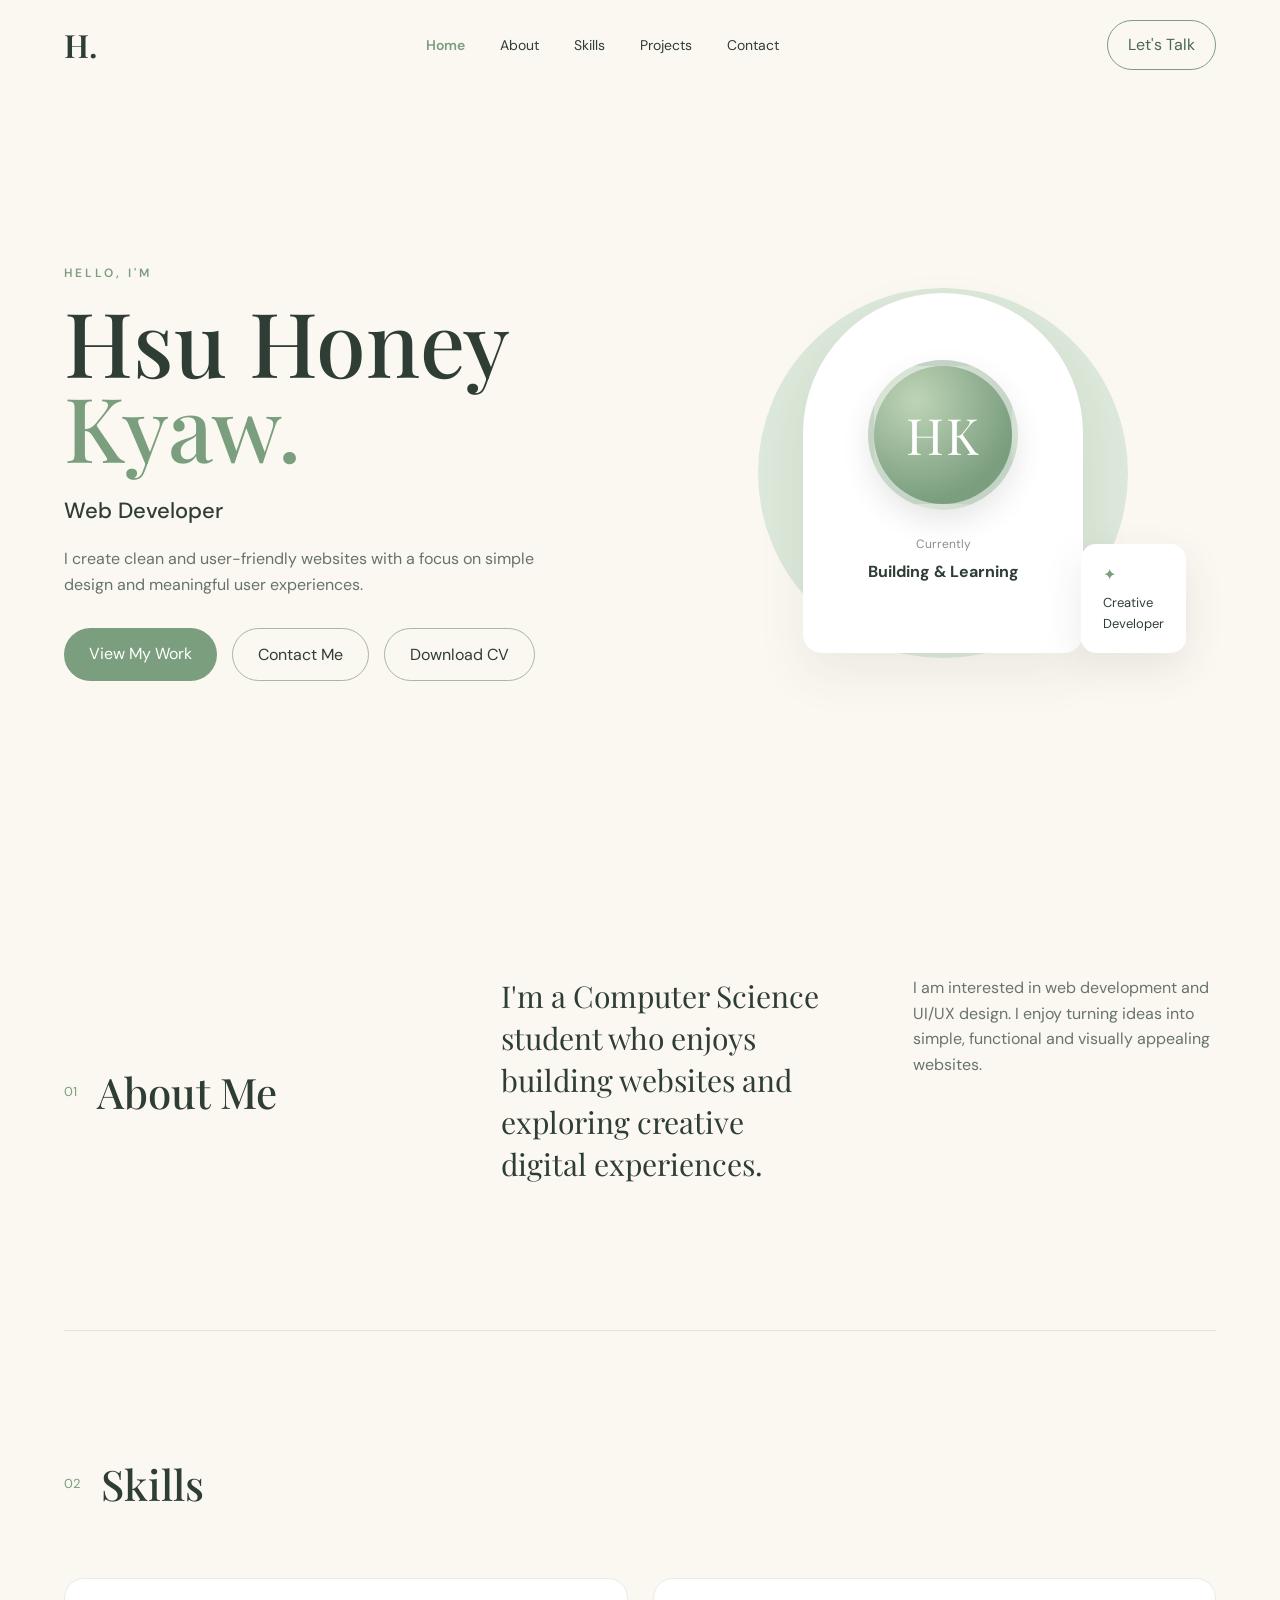
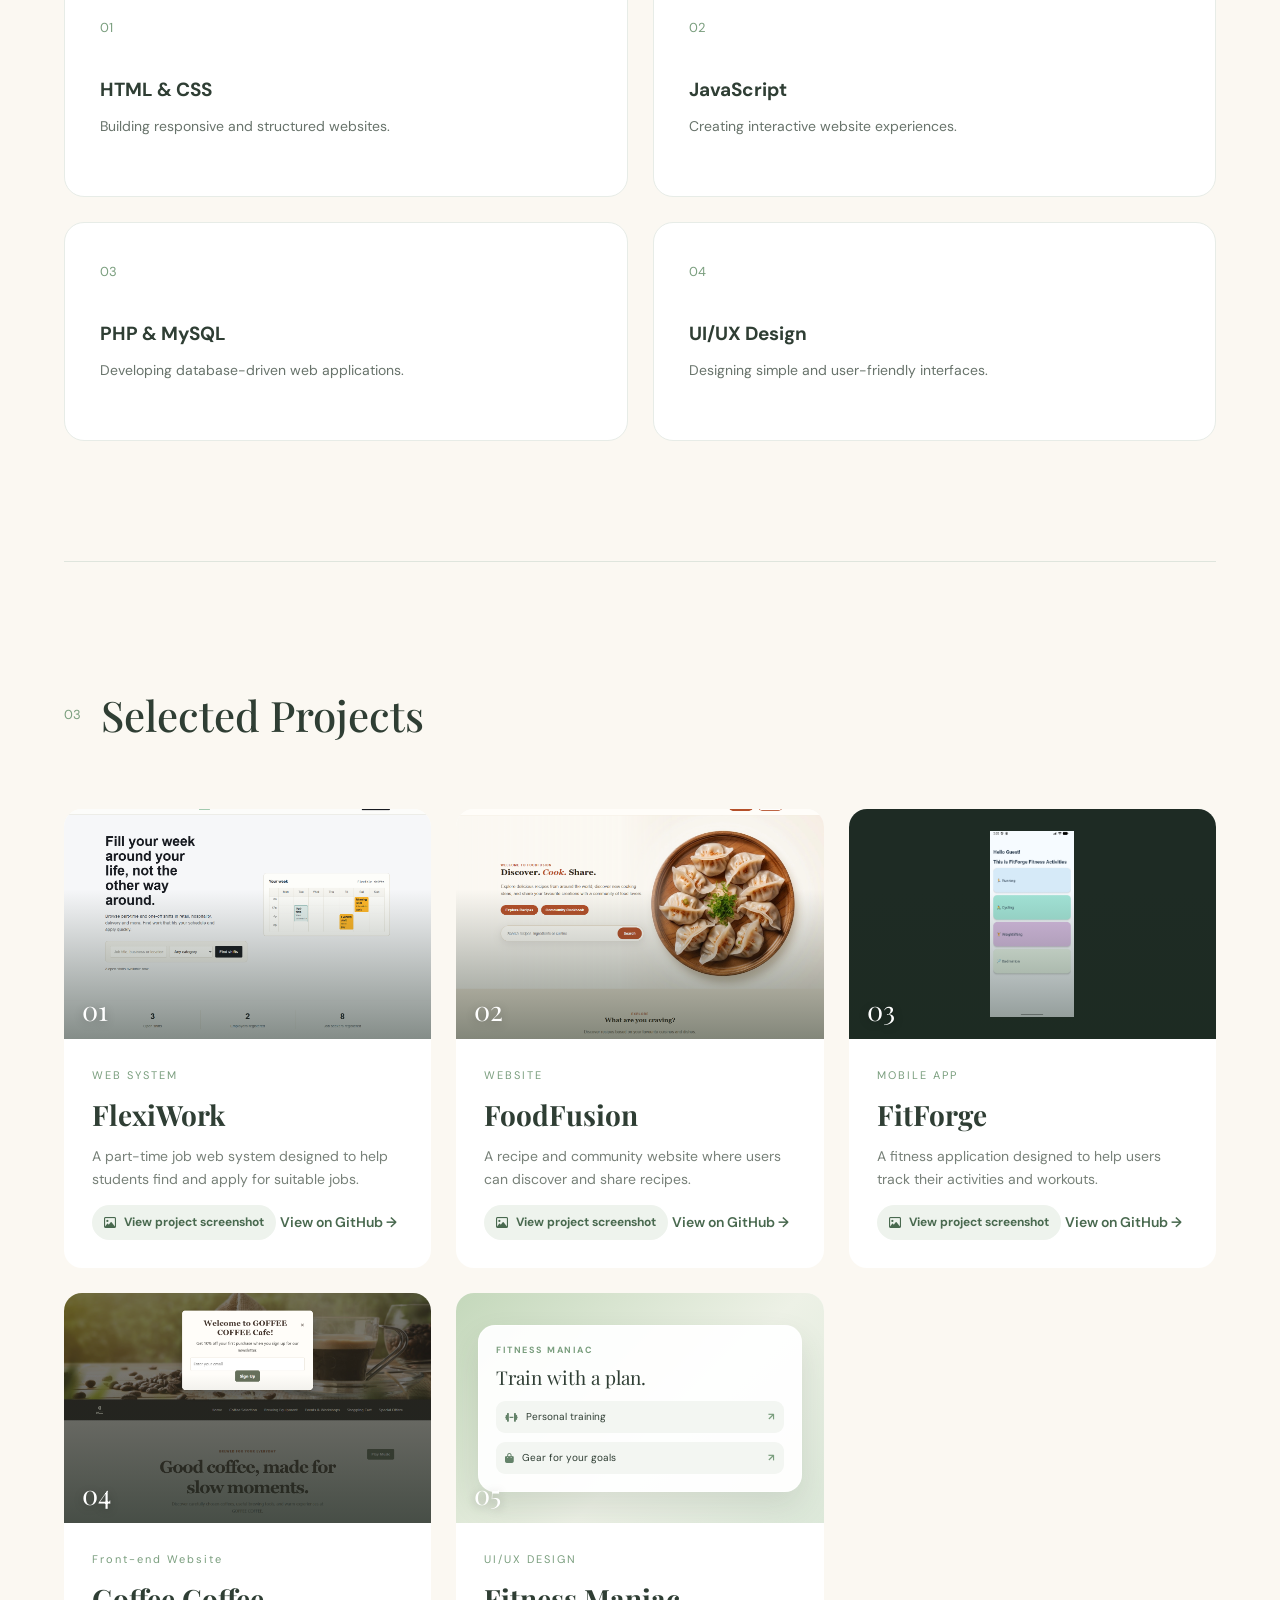
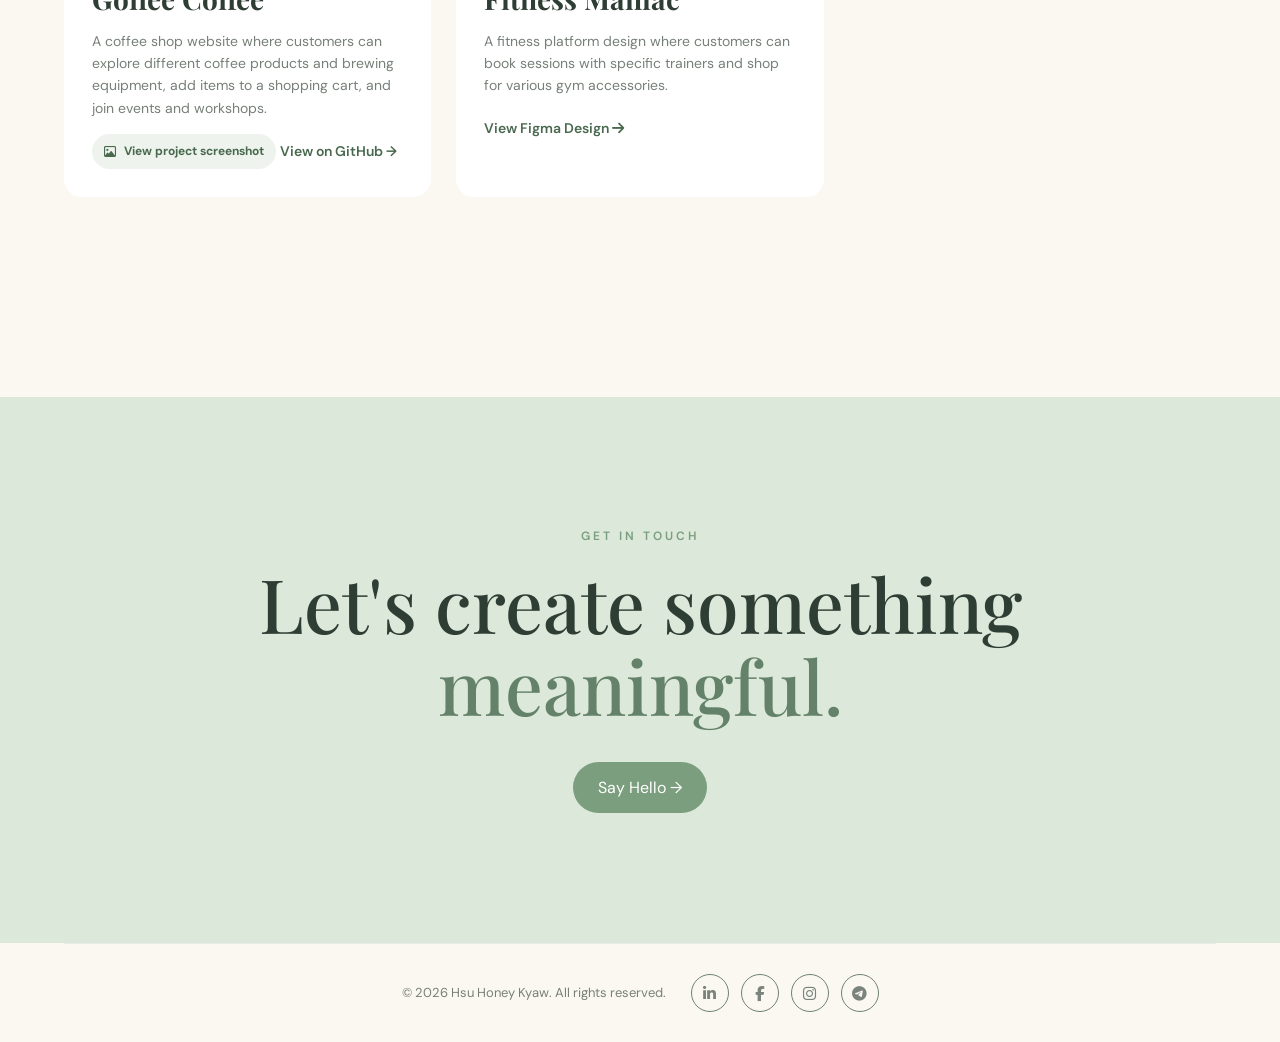
==== commit 923fb6e1: "Add project screenshot galleries" ====
--- a/index.html
+++ b/index.html
@@ -194,7 +194,7 @@
                 <article class="project-card">
 
                     <div class="project-image project-image-flexiwork">
-                        <img src="assets/projects/flexiwork.jpg" alt="Workspace image representing the FlexiWork job board">
+                        <img src="assets/projects/screenshots/flexiwork-home.png" alt="FlexiWork project banner">
                         <span class="project-number">01</span>
                     </div>
 
@@ -208,7 +208,11 @@
                             help students find and apply for suitable jobs.
                         </p>
 
-                        <a href="https://github.com/hsuhoneyk/FlexiWork" target="_blank" rel="noopener noreferrer">View on GitHub →</a>
+                        <a href="project-screenshot.html?project=flexiwork" class="project-screenshot-action"><i
+                                class="fa-regular fa-image" aria-hidden="true"></i> View project screenshot</a>
+
+                        <a href="https://github.com/hsuhoneyk/FlexiWork" target="_blank" rel="noopener noreferrer">View
+                            on GitHub →</a>
                     </div>
 
                 </article>
@@ -217,7 +221,7 @@
                 <article class="project-card">
 
                     <div class="project-image project-image-foodfusion">
-                        <img src="assets/projects/foodfusion.jpg" alt="Cooking community image from FoodFusion">
+                        <img src="assets/projects/screenshots/foodfusion-home.png" alt="FoodFusion project banner">
                         <span class="project-number">02</span>
                     </div>
 
@@ -231,7 +235,11 @@
                             can discover and share recipes.
                         </p>
 
-                        <a href="https://github.com/hsuhoneyk/FoodFusion" target="_blank" rel="noopener noreferrer">View on GitHub →</a>
+                        <a href="project-screenshot.html?project=foodfusion" class="project-screenshot-action"><i
+                                class="fa-regular fa-image" aria-hidden="true"></i> View project screenshot</a>
+
+                        <a href="https://github.com/hsuhoneyk/FoodFusion" target="_blank" rel="noopener noreferrer">View
+                            on GitHub →</a>
                     </div>
 
                 </article>
@@ -240,7 +248,7 @@
                 <article class="project-card">
 
                     <div class="project-image project-image-fitforge">
-                        <img src="assets/projects/fitforge.png" alt="FitForge app logo">
+                        <img src="assets/projects/screenshots/fitforge-activities.png" alt="FitForge activity dashboard">
                         <span class="project-number">03</span>
                     </div>
 
@@ -254,15 +262,19 @@
                             users track their activities and workouts.
                         </p>
 
-                        <a href="https://github.com/hsuhoneyk/FitForge" target="_blank" rel="noopener noreferrer">View on GitHub →</a>
-                    </div>
-
-                </article>
-
-                <article class="project-card">
-
-                    <div class="project-image project-image-goffee">
-                        <img src="assets/projects/goffee-coffee.jpg" alt="Coffee image from the Goffee Coffee website">
+                        <a href="project-screenshot.html?project=fitforge" class="project-screenshot-action"><i
+                                class="fa-regular fa-image" aria-hidden="true"></i> View project screenshot</a>
+
+                        <a href="https://github.com/hsuhoneyk/FitForge" target="_blank" rel="noopener noreferrer">View
+                            on GitHub →</a>
+                    </div>
+
+                </article>
+
+                <article class="project-card">
+
+                    <div class="project-image project-image-goffee-coffee">
+                        <img src="assets/projects/screenshots/goffee-home.png" alt="Goffee Coffee project banner">
                         <span class="project-number">04</span>
                     </div>
 
@@ -277,19 +289,25 @@
                             add items to a shopping cart, and join events and workshops.
                         </p>
 
-                        <a href="https://github.com/hsuhoneyk/Goffee-Coffee" target="_blank" rel="noopener noreferrer">View on GitHub →</a>
-                    </div>
-
-                </article>
-
-                <article class="project-card">
-
-                    <div class="project-image project-image-fitness-maniac" role="img" aria-label="Fitness Maniac user interface concept preview">
+                        <a href="project-screenshot.html?project=goffee-coffee" class="project-screenshot-action"><i
+                                class="fa-regular fa-image" aria-hidden="true"></i> View project screenshot</a>
+
+                        <a href="https://github.com/hsuhoneyk/Goffee-Coffee" target="_blank"
+                            rel="noopener noreferrer">View on GitHub →</a>
+                    </div>
+
+                </article>
+
+                <article class="project-card">
+
+                    <div class="project-image project-image-fitness-maniac">
                         <div class="design-preview" aria-hidden="true">
                             <span class="design-preview-label">FITNESS MANIAC</span>
                             <span class="design-preview-title">Train with a plan.</span>
-                            <span class="design-preview-card"><i class="fa-solid fa-dumbbell"></i> Personal training <b>↗</b></span>
-                            <span class="design-preview-card"><i class="fa-solid fa-bag-shopping"></i> Gear for your goals <b>↗</b></span>
+                            <span class="design-preview-card"><i class="fa-solid fa-dumbbell"></i> Personal training
+                                <b>↗</b></span>
+                            <span class="design-preview-card"><i class="fa-solid fa-bag-shopping"></i> Gear for your
+                                goals <b>↗</b></span>
                         </div>
                         <span class="project-number">05</span>
                     </div>
@@ -305,7 +323,11 @@
                             gym accessories.
                         </p>
 
-                        <a href="project.html#fitness-maniac">View Project →</a>
+                        <a href="https://www.figma.com/design/Ne1p5E4pze5QTLMcTqJKe6/Untitled?node-id=0-1&amp;p=f&amp;t=fhqhXMzimEsxUCpj-0"
+                            class="project-link" target="_blank" rel="noopener noreferrer">
+                            View Figma Design
+                            <i class="fa-solid fa-arrow-right"></i>
+                        </a>
                     </div>
 
                 </article>
@@ -346,15 +368,18 @@
             <!-- Social Media -->
             <div class="footer-social">
 
-                <a href="https://www.linkedin.com/in/hsu-honey-kyaw-a51a913b0" target="_blank" rel="noopener noreferrer" aria-label="LinkedIn">
+                <a href="https://www.linkedin.com/in/hsu-honey-kyaw-a51a913b0" target="_blank" rel="noopener noreferrer"
+                    aria-label="LinkedIn">
                     <i class="fa-brands fa-linkedin-in"></i>
                 </a>
 
-                <a href="https://www.facebook.com/share/19QXdpM22V/" target="_blank" rel="noopener noreferrer" aria-label="Facebook">
+                <a href="https://www.facebook.com/share/19QXdpM22V/" target="_blank" rel="noopener noreferrer"
+                    aria-label="Facebook">
                     <i class="fa-brands fa-facebook-f"></i>
                 </a>
 
-                <a href="https://www.instagram.com/v_for_vannie?vrfl=aWN2Z3E3OXZqZ3hl" target="_blank" rel="noopener noreferrer" aria-label="Instagram">
+                <a href="https://www.instagram.com/v_for_vannie?vrfl=aWN2Z3E3OXZqZ3hl" target="_blank"
+                    rel="noopener noreferrer" aria-label="Instagram">
                     <i class="fa-brands fa-instagram"></i>
                 </a>
 
@@ -370,4 +395,4 @@
 
 </body>
 
-</html>
+</html>
--- a/style.css
+++ b/style.css
@@ -645,6 +645,17 @@
     border-radius: 14px;
 }
 
+.project-screenshot-link {
+    display: block;
+    width: 100%;
+    height: 100%;
+}
+
+.project-screenshot-link:focus-visible {
+    outline: 3px solid #638269;
+    outline-offset: -3px;
+}
+
 .p-preview img {
     width: 100%;
     height: 100%;
@@ -693,6 +704,27 @@
     color: #778078;
 
     font-size: 14px;
+}
+
+.project-screenshot-action {
+    display: inline-flex !important;
+    align-items: center;
+    gap: 8px;
+    margin-top: 15px !important;
+    padding: 8px 12px;
+    color: #49694f !important;
+    background: #eef3ed;
+    border-radius: 999px;
+    font-size: 12px !important;
+    font-weight: 700 !important;
+    text-decoration: none;
+    transition: color 0.2s ease, background 0.2s ease;
+}
+
+.project-screenshot-action:hover,
+.project-screenshot-action:focus-visible {
+    color: #fff !important;
+    background: #638269;
 }
 
 .project-content a {
@@ -1971,3 +2003,21 @@
 
 }
 
+
+
+/* Standalone project screenshot viewer */
+.screenshot-page { min-height: 100vh; padding: 28px clamp(18px, 5vw, 72px) 64px; background: #faf8f2; }
+.screenshot-back { display: inline-flex; align-items: center; gap: 10px; color: #49694f; font-size: 14px; font-weight: 700; text-decoration: none; }
+.screenshot-back:hover, .screenshot-back:focus-visible { color: #7a9e7e; }
+.screenshot-viewer { width: min(100%, 1120px); margin: 32px auto 0; text-align: center; }
+.screenshot-viewer h1 { margin: 0 0 22px; color: #2f3e34; font-family: "Playfair Display", serif; font-size: clamp(28px, 4vw, 42px); font-weight: 500; }
+.screenshot-frame { display: grid; min-height: 240px; place-items: center; padding: clamp(12px, 2.5vw, 28px); background: #fff; border: 1px solid #e5e9e1; border-radius: 20px; box-shadow: 0 14px 38px rgba(47, 62, 52, 0.08); }
+.screenshot-frame img { display: block; max-width: 100%; max-height: 78vh; object-fit: contain; border-radius: 10px; }
+.screenshot-note { margin: 15px 0 0; color: #778078; font-size: 13px; }
+.screenshot-page-error { color: #9b3d34; }
+
+.screenshot-caption { margin: 0 0 12px; color: #6f7c70; font-size: 13px; font-weight: 600; }
+.screenshot-thumbnails { display: flex; justify-content: center; flex-wrap: wrap; gap: 9px; margin: 16px auto 0; }
+.screenshot-thumb { padding: 8px 13px; border: 1px solid #dfe5dd; border-radius: 999px; color: #53655a; background: #fff; font: inherit; font-size: 12px; cursor: pointer; transition: color .2s ease, background .2s ease, border-color .2s ease; }
+.screenshot-thumb:hover, .screenshot-thumb:focus-visible, .screenshot-thumb[aria-pressed="true"] { color: #fff; background: #638269; border-color: #638269; }
+@media (max-width: 520px) { .screenshot-page { padding-top: 20px; } .screenshot-viewer { margin-top: 24px; } .screenshot-frame { min-height: 170px; border-radius: 14px; } .screenshot-thumbnails { justify-content: flex-start; flex-wrap: nowrap; overflow-x: auto; padding: 0 0 5px; } .screenshot-thumb { flex: 0 0 auto; } }
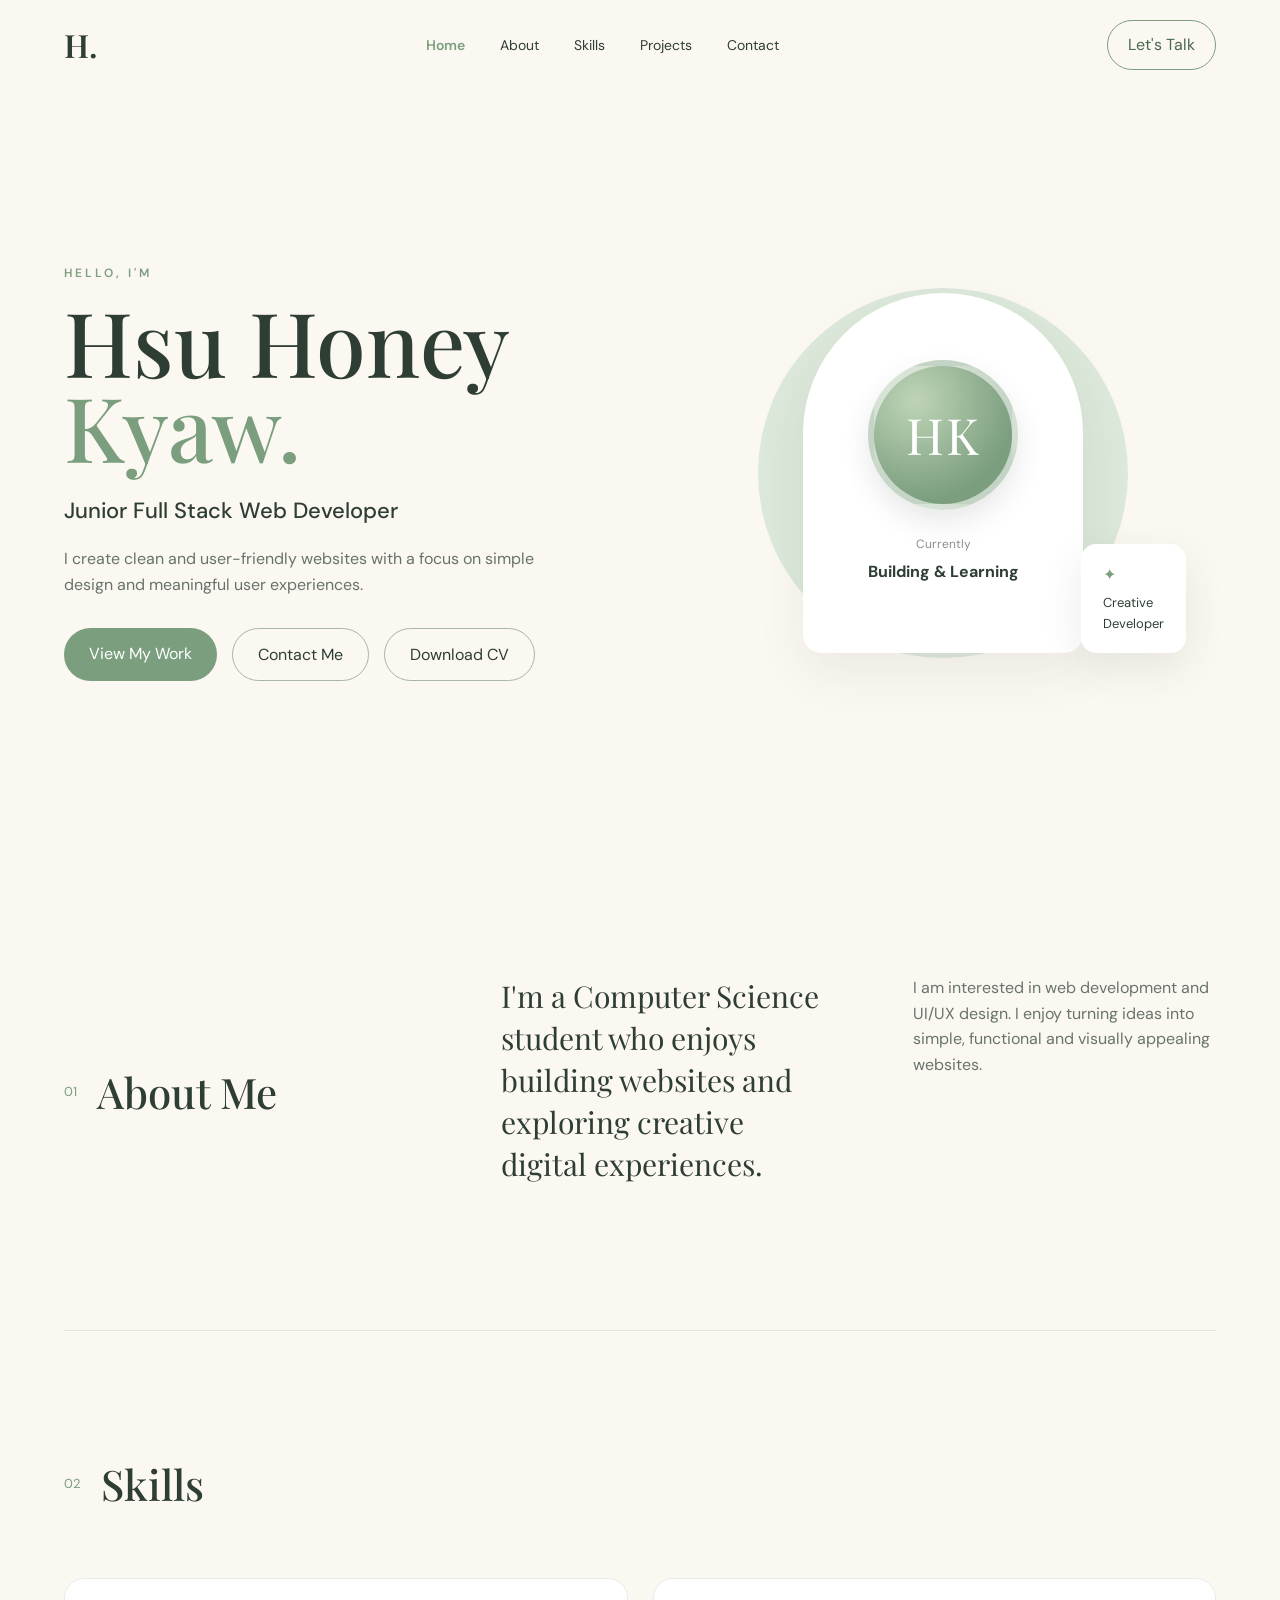
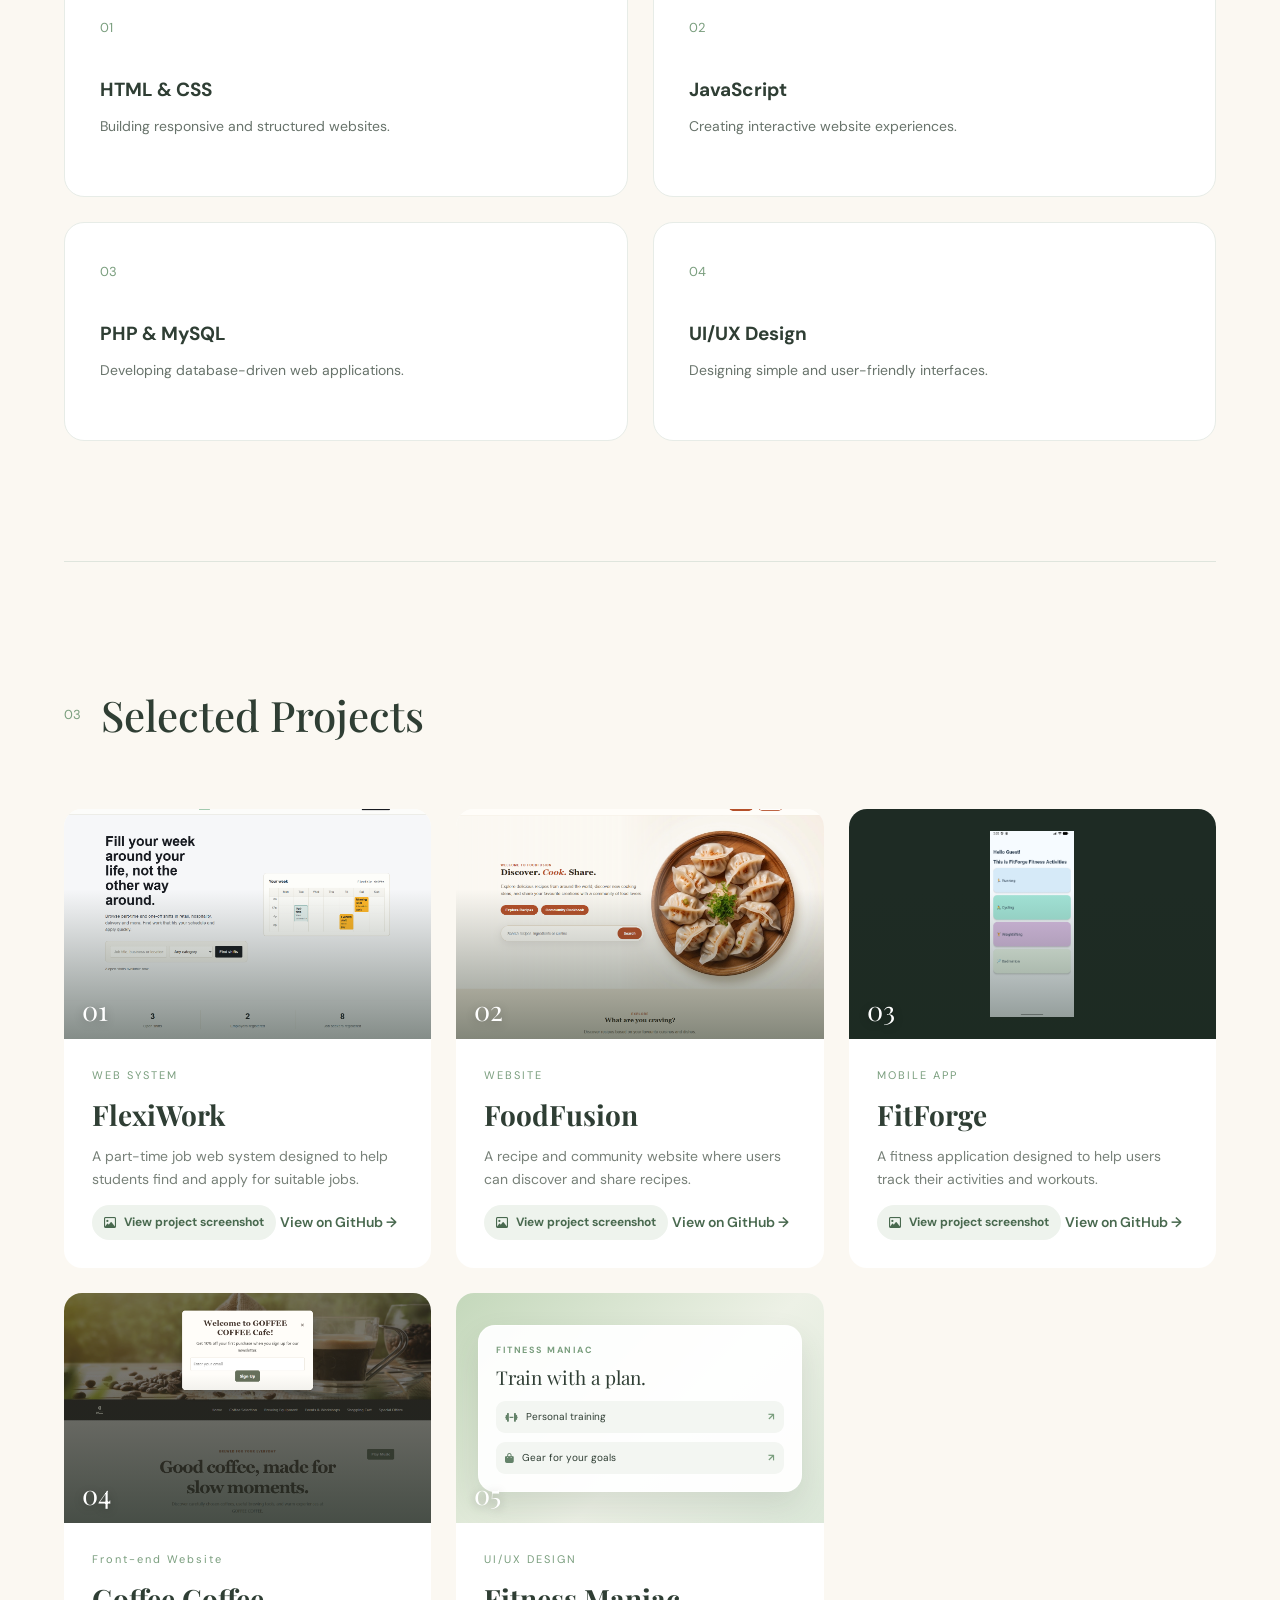
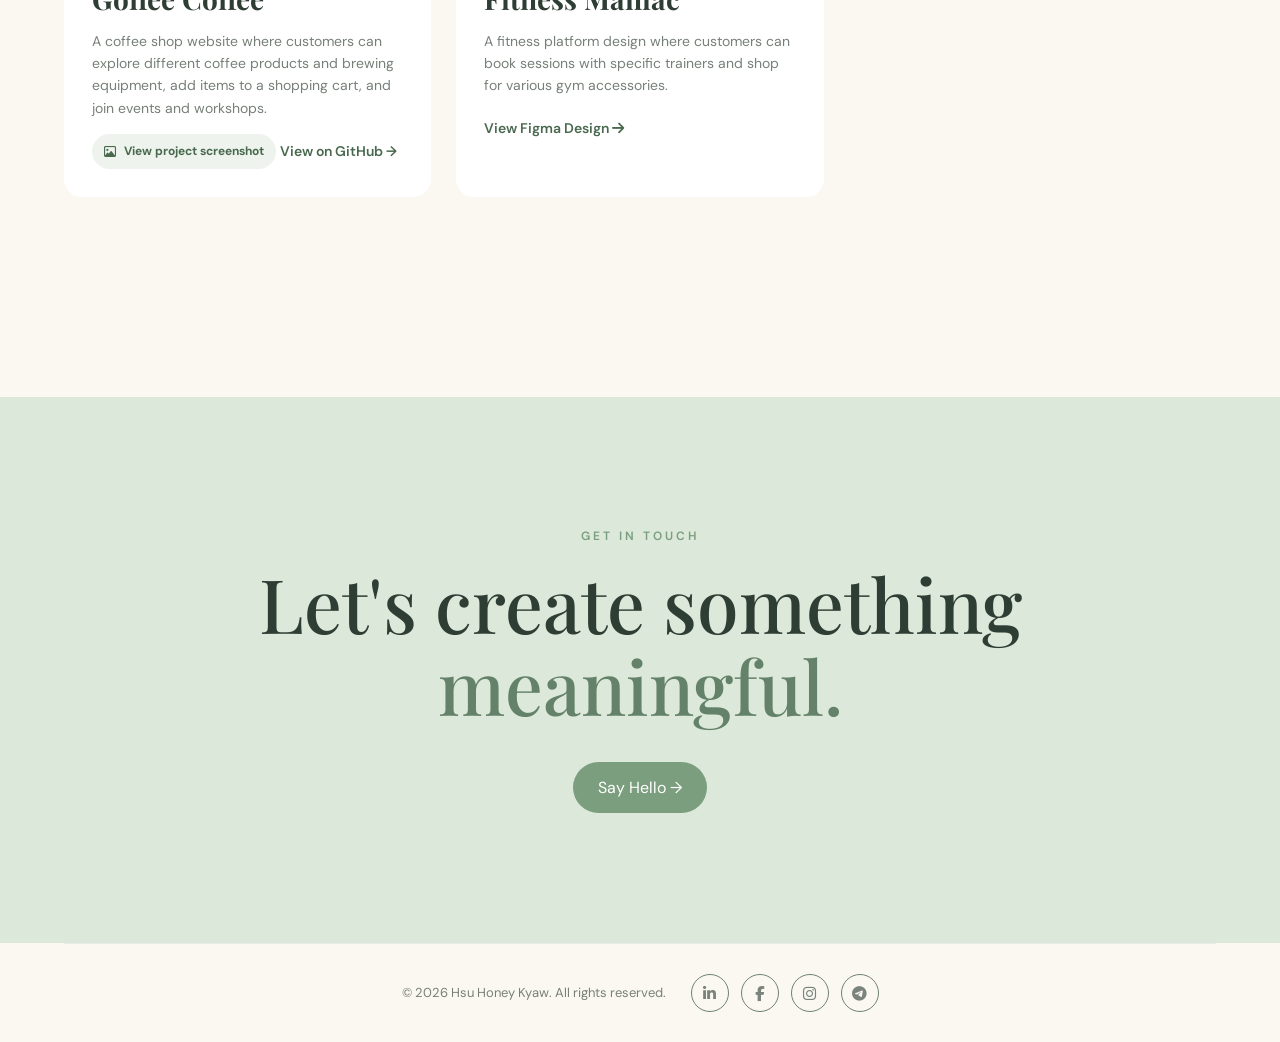
==== commit de72a82b: "Update index.html" ====
--- a/index.html
+++ b/index.html
@@ -64,7 +64,7 @@
                     <span>Kyaw.</span>
                 </h1>
 
-                <h2>Web Developer</h2>
+                <h2>Junior Full Stack Web Developer</h2>
 
                 <p class="hero-text">
                     I create clean and user-friendly websites
@@ -81,7 +81,7 @@
                         Contact Me
                     </a>
 
-                    <a href="output/pdf/Hsu-Honey-Kyaw-CV.pdf" class="secondary-button cv-button" download>
+                    <a href="output/pdf/Hsu_Honey_Kyaw_Junior_Full_Stack_Developer_CV.pdf" class="secondary-button cv-button" download>
                         Download CV
                     </a>
                 </div>
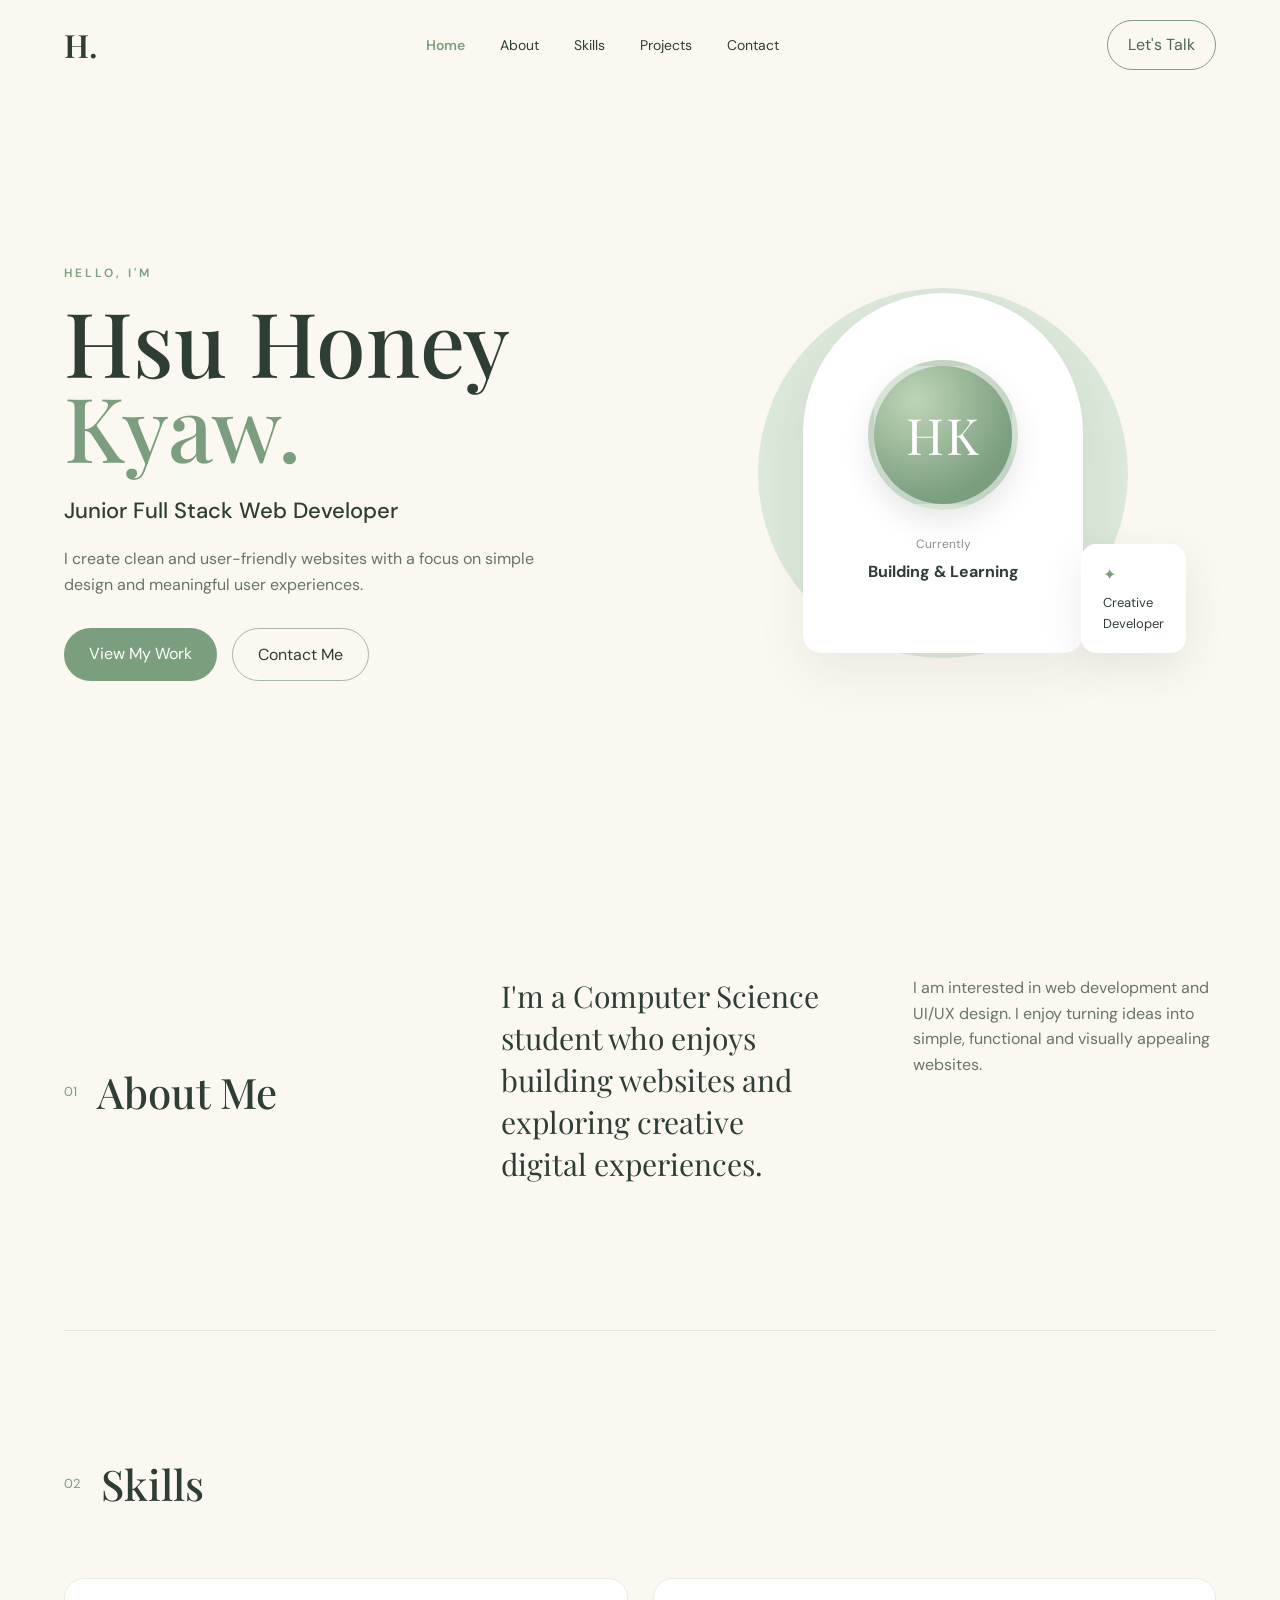
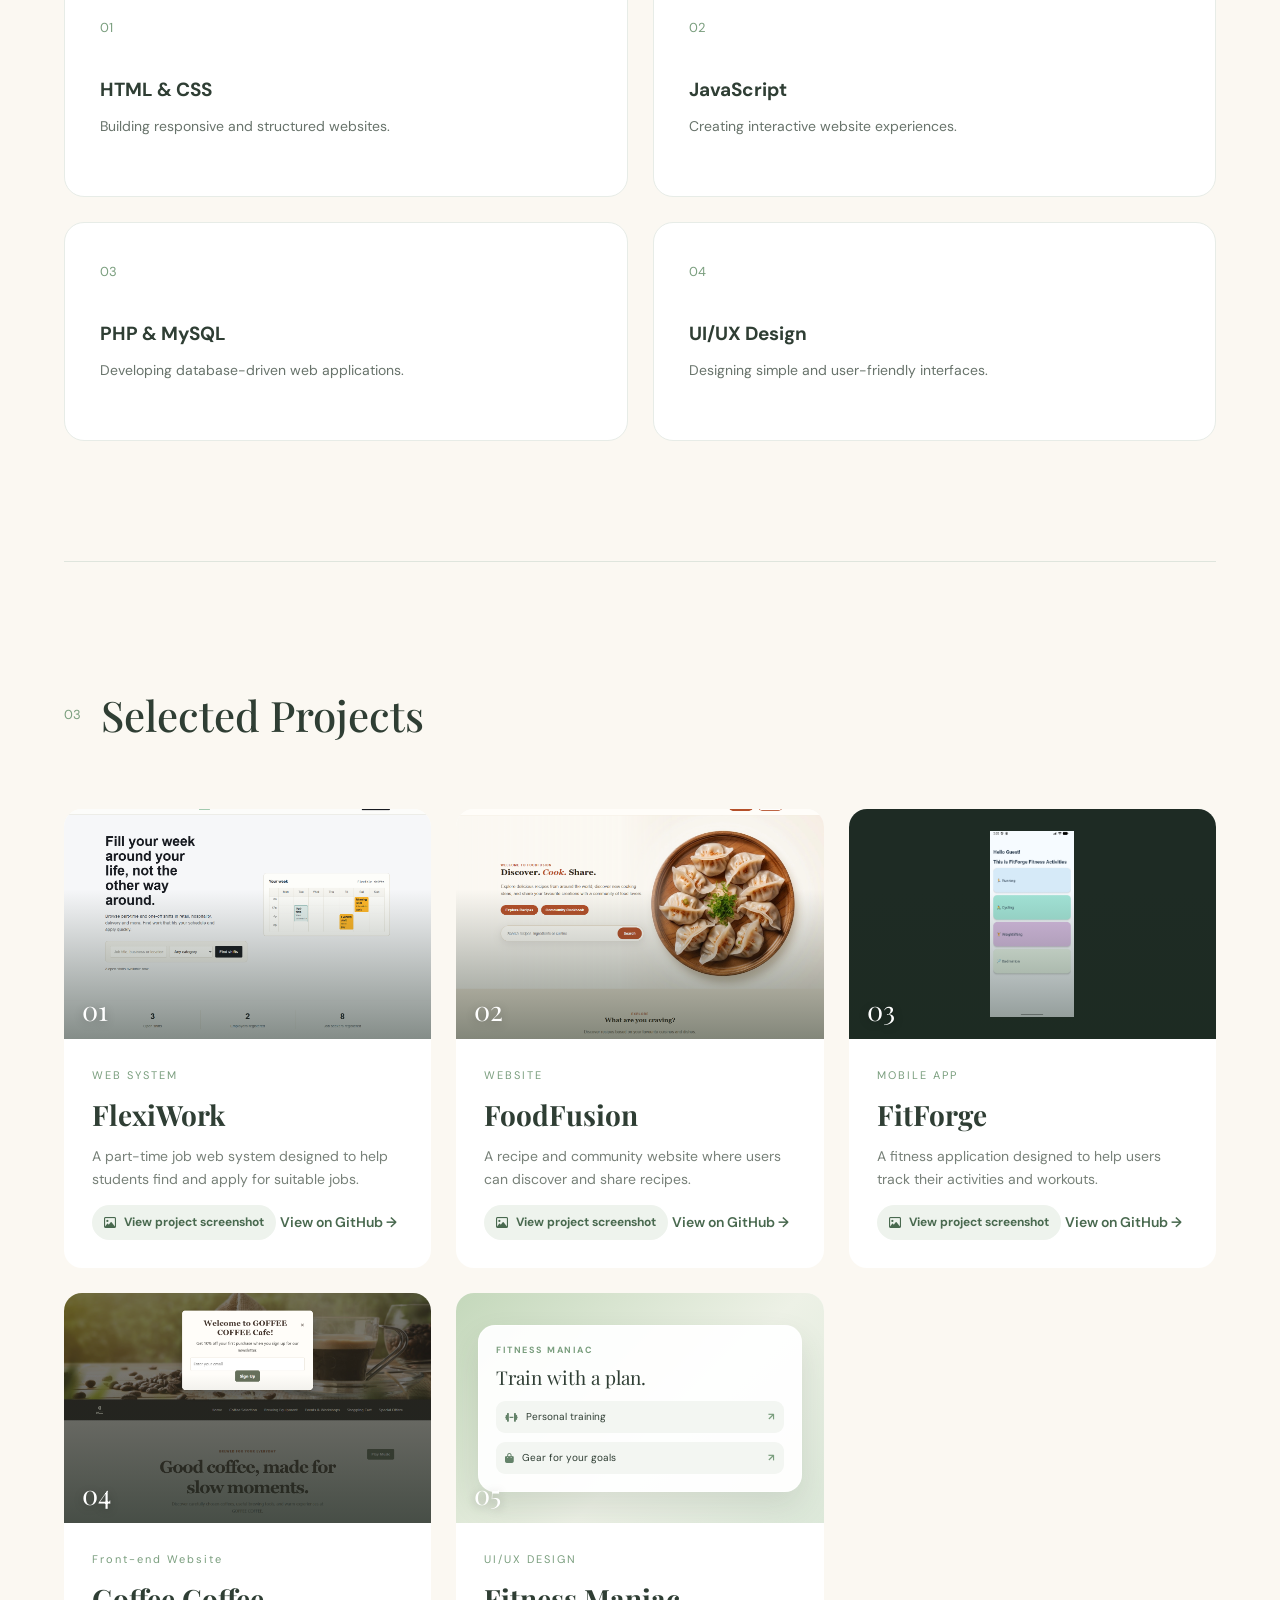
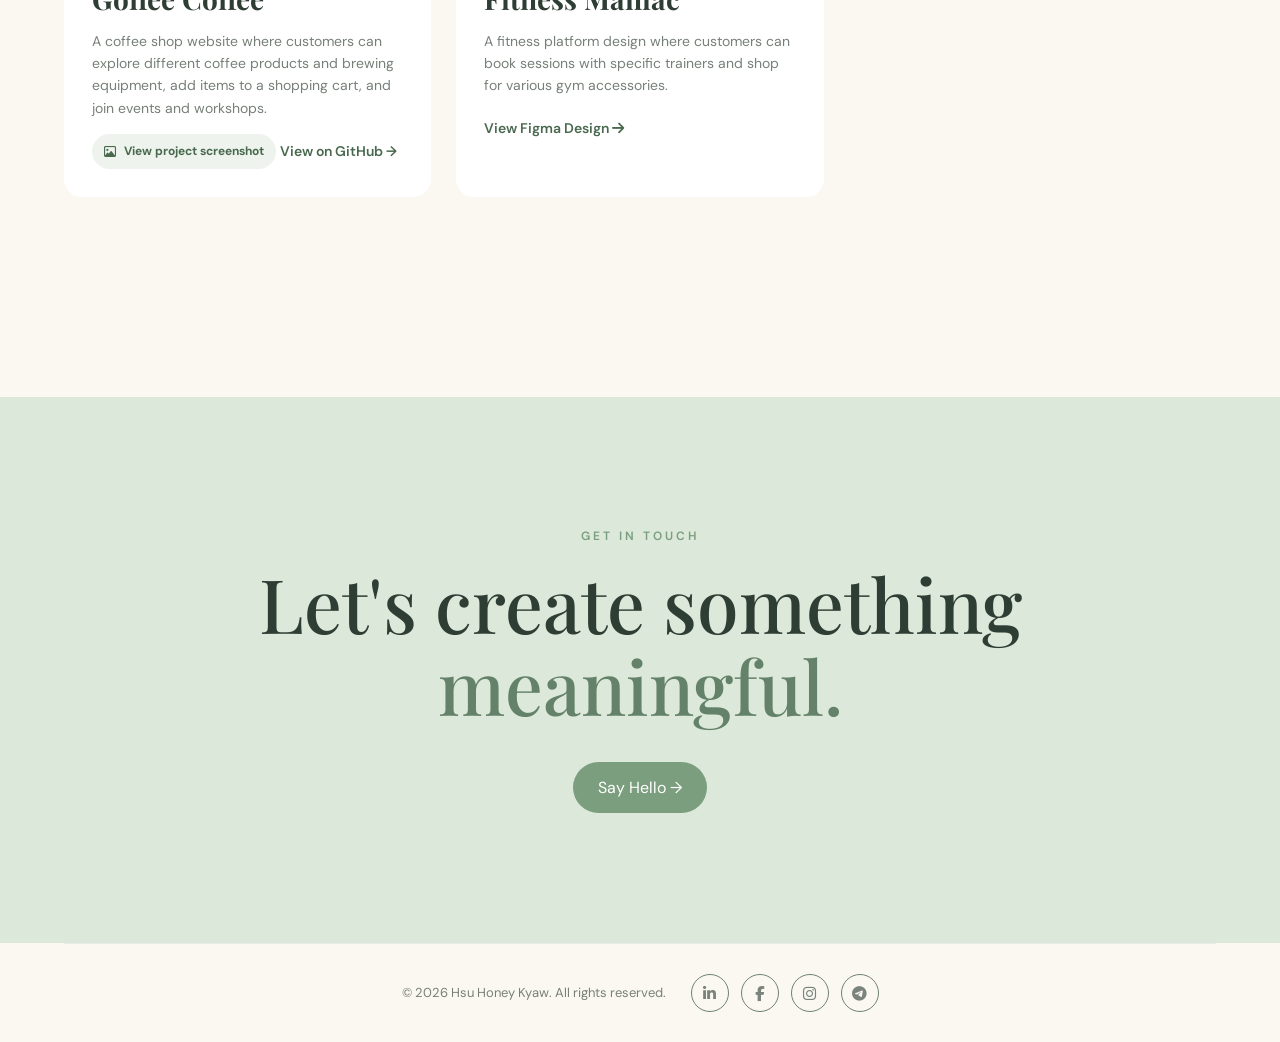
==== commit 6b1c844d: "update index.html and about.html" ====
--- a/index.html
+++ b/index.html
@@ -81,9 +81,6 @@
                         Contact Me
                     </a>
 
-                    <a href="output/pdf/Hsu_Honey_Kyaw_Junior_Full_Stack_Developer_CV.pdf" class="secondary-button cv-button" download>
-                        Download CV
-                    </a>
                 </div>
 
             </div>
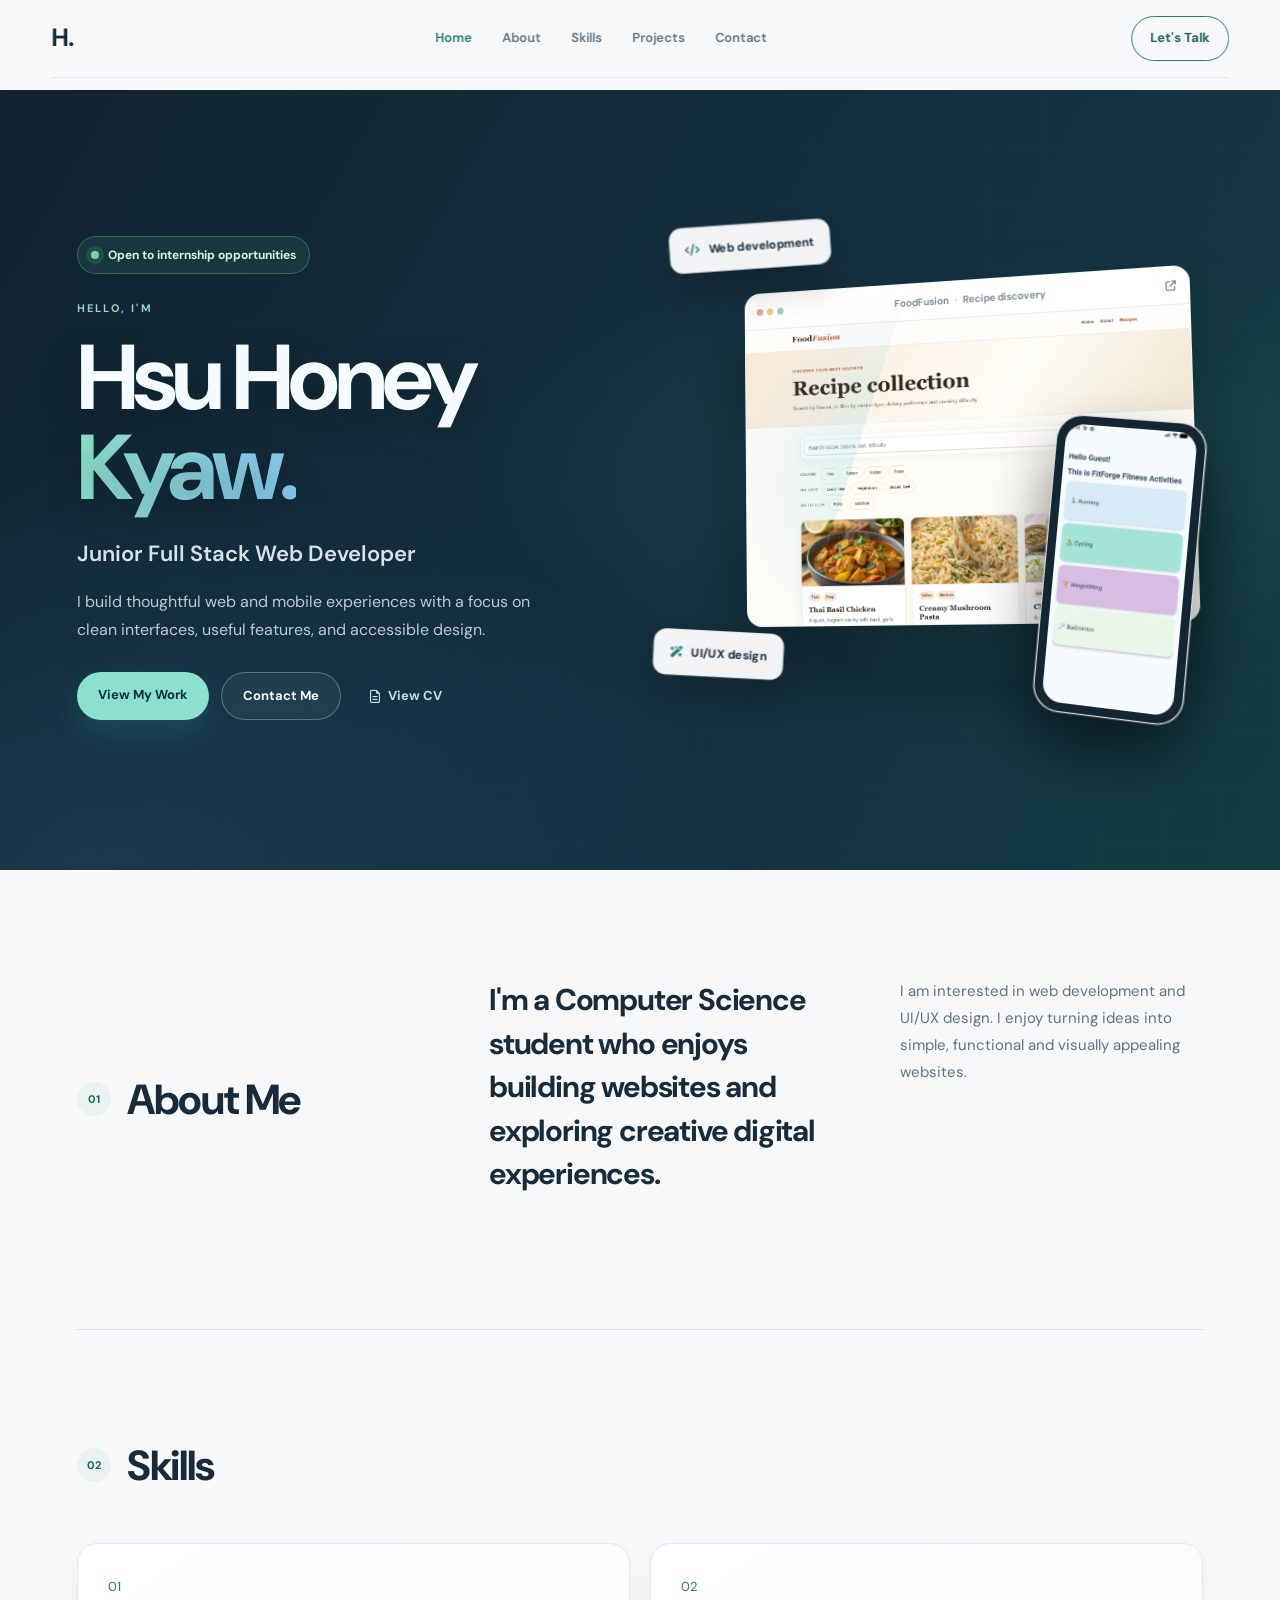
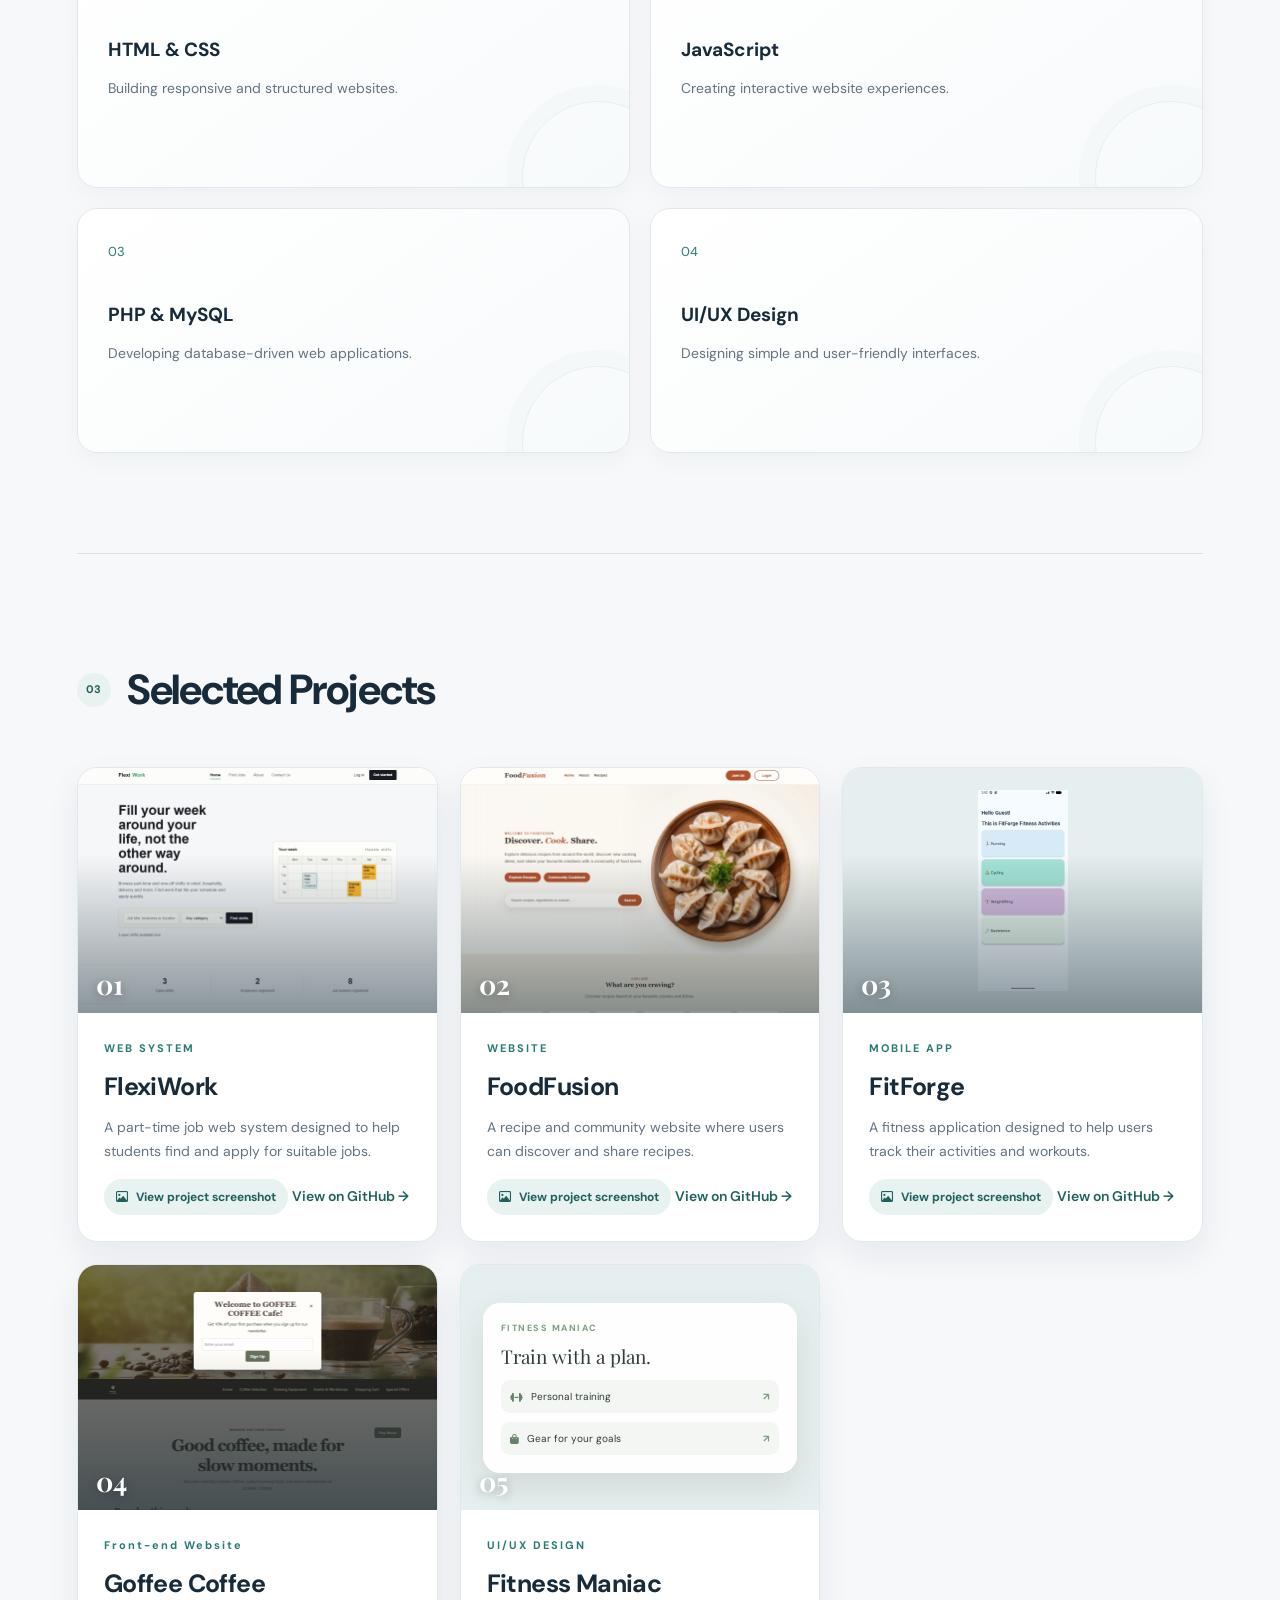
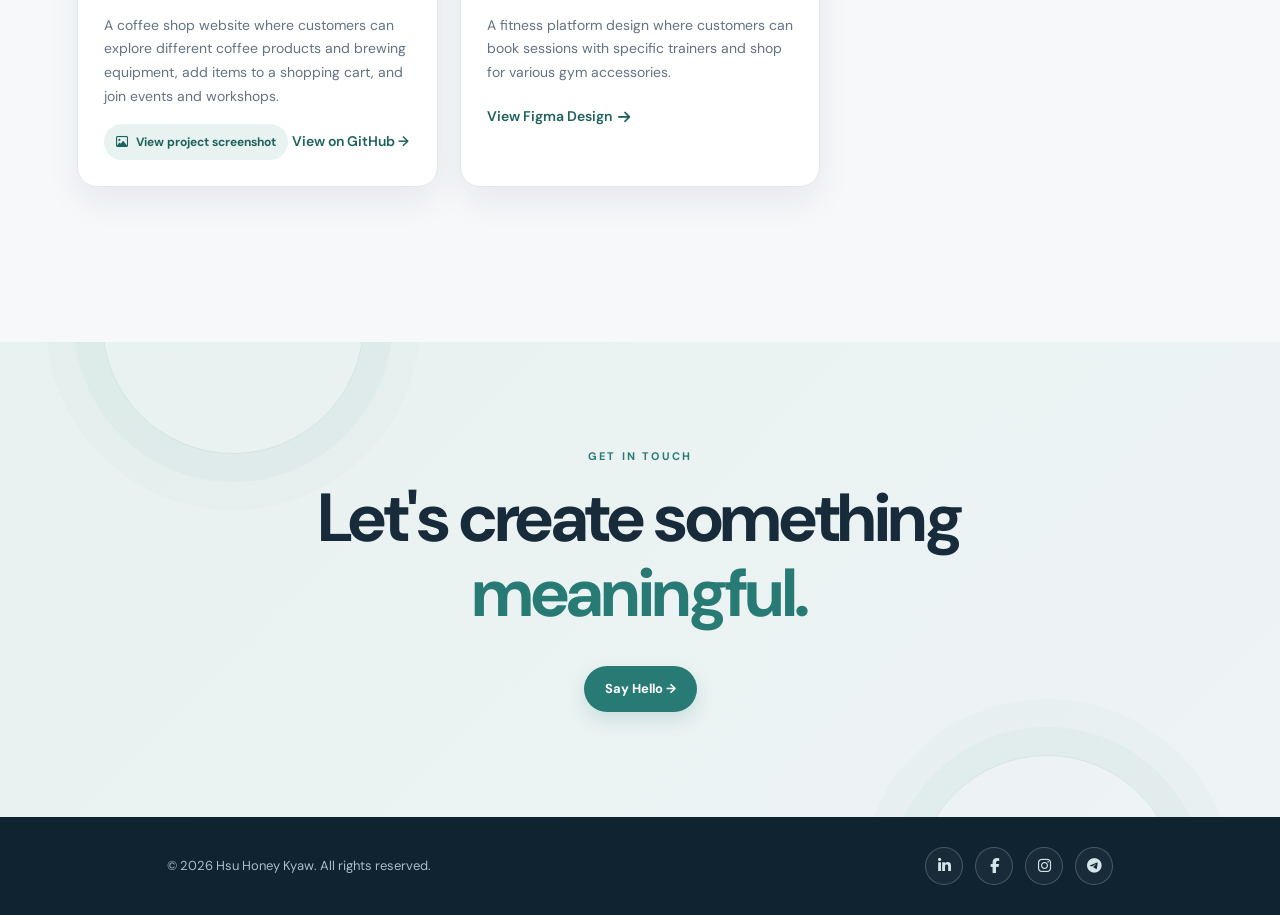
==== commit 76fcec06: "update" ====
--- a/index.html
+++ b/index.html
@@ -57,6 +57,8 @@
 
             <div class="hero-content">
 
+                <p class="availability-pill"><span aria-hidden="true"></span> Open to internship opportunities</p>
+
                 <p class="small-title">HELLO, I'M</p>
 
                 <h1>
@@ -67,9 +69,8 @@
                 <h2>Junior Full Stack Web Developer</h2>
 
                 <p class="hero-text">
-                    I create clean and user-friendly websites
-                    with a focus on simple design and meaningful
-                    user experiences.
+                    I build thoughtful web and mobile experiences with a focus on
+                    clean interfaces, useful features, and accessible design.
                 </p>
 
                 <div class="hero-buttons">
@@ -81,32 +82,46 @@
                         Contact Me
                     </a>
 
-                </div>
-
-            </div>
-
-
-            <!-- Decorative Profile Area -->
-            <div class="hero-visual">
-
-                <div class="circle-bg"></div>
-
-                <div class="profile-card">
-                    <div class="profile-placeholder" role="img" aria-label="Hsu Honey Kyaw monogram">
-                        HK
-                    </div>
-
-                    <div class="profile-info">
-                        <span>Currently</span>
-                        <strong>Building & Learning</strong>
-                    </div>
-                </div>
-
-                <div class="floating-card">
-                    <span>✦</span>
-                    <p>Creative<br>Developer</p>
-                </div>
-
+                    <a href="output/pdf/Hsu_Honey_Kyaw_Junior_Full_Stack_Developer_CV.pdf"
+                        class="cv-button" target="_blank" rel="noopener noreferrer">
+                        <i class="fa-regular fa-file-lines" aria-hidden="true"></i> View CV
+                    </a>
+
+                </div>
+
+            </div>
+
+
+            <!-- 3D project showcase: real previews link to their screenshot galleries -->
+            <div class="hero-visual hero-showcase" role="group" aria-label="Featured portfolio project previews">
+                <div class="showcase-glow" aria-hidden="true"></div>
+
+                <a class="showcase-browser" href="project-screenshot.html?project=foodfusion"
+                    aria-label="View FoodFusion project screenshots">
+                    <span class="showcase-browser-bar">
+                        <span class="showcase-window-dots" aria-hidden="true"><i></i><i></i><i></i></span>
+                        <span class="showcase-browser-title">FoodFusion <span>·</span> Recipe discovery</span>
+                        <i class="fa-solid fa-arrow-up-right-from-square" aria-hidden="true"></i>
+                    </span>
+                    <img src="assets/projects/screenshots/foodfusion-recipe-search.png"
+                        alt="FoodFusion recipe search interface project preview">
+                </a>
+
+                <a class="showcase-device" href="project-screenshot.html?project=fitforge"
+                    aria-label="View FitForge project screenshots">
+                    <img src="assets/projects/screenshots/fitforge-activities.png"
+                        alt="FitForge fitness activities dashboard project preview">
+                </a>
+
+                <div class="showcase-chip showcase-chip-build">
+                    <i class="fa-solid fa-code" aria-hidden="true"></i>
+                    <span>Web development</span>
+                </div>
+
+                <div class="showcase-chip showcase-chip-design">
+                    <i class="fa-solid fa-wand-magic-sparkles" aria-hidden="true"></i>
+                    <span>UI/UX design</span>
+                </div>
             </div>
 
         </section>
@@ -392,4 +407,4 @@
 
 </body>
 
-</html>+</html>
--- a/style.css
+++ b/style.css
@@ -2021,3 +2021,1062 @@
 .screenshot-thumb { padding: 8px 13px; border: 1px solid #dfe5dd; border-radius: 999px; color: #53655a; background: #fff; font: inherit; font-size: 12px; cursor: pointer; transition: color .2s ease, background .2s ease, border-color .2s ease; }
 .screenshot-thumb:hover, .screenshot-thumb:focus-visible, .screenshot-thumb[aria-pressed="true"] { color: #fff; background: #638269; border-color: #638269; }
 @media (max-width: 520px) { .screenshot-page { padding-top: 20px; } .screenshot-viewer { margin-top: 24px; } .screenshot-frame { min-height: 170px; border-radius: 14px; } .screenshot-thumbnails { justify-content: flex-start; flex-wrap: nowrap; overflow-x: auto; padding: 0 0 5px; } .screenshot-thumb { flex: 0 0 auto; } }
+
+
+/* ================================
+   PORTFOLIO DESIGN REFRESH
+================================ */
+
+:root {
+    color-scheme: light;
+    --page: #f6f8fa;
+    --surface: #ffffff;
+    --ink: #182b3a;
+    --muted: #637382;
+    --accent: #287b75;
+    --accent-dark: #1e625d;
+    --accent-soft: #e8f2f0;
+    --line: #e1e8eb;
+    --shadow: 0 18px 48px rgba(24, 43, 58, 0.08);
+}
+
+html { scroll-padding-top: 100px; }
+
+body {
+    color: var(--ink);
+    background: var(--page);
+    font-size: 15px;
+    line-height: 1.7;
+}
+
+::selection { color: #fff; background: var(--accent); }
+
+a { text-underline-offset: 4px; }
+
+a:focus-visible,
+button:focus-visible {
+    outline: 3px solid #73b7ae;
+    outline-offset: 4px;
+}
+
+.navbar {
+    width: min(92%, 1240px);
+    height: 78px;
+    background: rgba(246, 248, 250, 0.92);
+    border-bottom: 1px solid rgba(225, 232, 235, 0.88);
+    backdrop-filter: blur(16px);
+}
+
+.logo {
+    color: var(--ink);
+    font-family: "DM Sans", sans-serif;
+    font-size: 25px;
+    font-weight: 700;
+    letter-spacing: -1.5px;
+}
+
+.navbar nav { gap: 30px; }
+
+.navbar nav a {
+    color: var(--muted);
+    font-size: 13px;
+    font-weight: 600;
+    transition: color .2s ease;
+}
+
+.navbar nav a:hover,
+nav a.active { color: var(--accent); }
+
+.nav-button {
+    padding: 10px 18px;
+    border: 1px solid var(--accent);
+    border-radius: 999px;
+    color: var(--accent-dark);
+    font-size: 13px;
+    font-weight: 700;
+    transition: color .2s ease, background .2s ease, transform .2s ease;
+}
+
+.nav-button:hover {
+    color: #fff;
+    background: var(--accent);
+    transform: translateY(-1px);
+}
+
+.hero {
+    min-height: min(760px, calc(100vh - 78px));
+    width: min(88%, 1180px);
+    gap: clamp(36px, 7vw, 100px);
+    padding: 62px 0 76px;
+}
+
+.small-title,
+.section-label {
+    color: var(--accent);
+    font-size: 11px;
+    font-weight: 700;
+    letter-spacing: 2.2px;
+}
+
+.hero h1 {
+    color: var(--ink);
+    font-family: "DM Sans", sans-serif;
+    font-size: clamp(58px, 7.3vw, 92px);
+    font-weight: 700;
+    letter-spacing: -5px;
+    line-height: .98;
+}
+
+.hero h1 span { color: var(--accent); }
+
+.hero h2 {
+    margin-top: 22px;
+    color: #34495a;
+    font-size: clamp(18px, 2vw, 22px);
+    font-weight: 600;
+}
+
+.hero-text {
+    max-width: 470px;
+    margin-top: 15px;
+    color: var(--muted);
+    font-size: 16px;
+    line-height: 1.8;
+}
+
+.hero-buttons { gap: 12px; margin-top: 27px; }
+
+.primary-button,
+.secondary-button,
+.projects-button,
+.about-button {
+    min-height: 46px;
+    padding: 12px 21px;
+    border-radius: 999px;
+    font-size: 13px;
+    font-weight: 700;
+    transition: color .2s ease, background .2s ease, border-color .2s ease, transform .2s ease, box-shadow .2s ease;
+}
+
+.primary-button,
+.projects-button,
+.about-button {
+    color: #fff;
+    background: var(--accent);
+    box-shadow: 0 8px 18px rgba(40, 123, 117, .16);
+}
+
+.primary-button:hover,
+.projects-button:hover,
+.about-button:hover {
+    color: #fff;
+    background: var(--accent-dark);
+    transform: translateY(-2px);
+    box-shadow: 0 12px 24px rgba(40, 123, 117, .22);
+}
+
+.secondary-button {
+    color: var(--ink);
+    background: var(--surface);
+    border: 1px solid var(--line);
+}
+
+.secondary-button:hover {
+    color: var(--accent-dark);
+    border-color: #9bc4be;
+    background: var(--accent-soft);
+}
+
+.hero-visual { min-height: 455px; }
+
+.circle-bg {
+    width: min(76%, 365px);
+    height: auto;
+    aspect-ratio: 1;
+    background: radial-gradient(circle at 35% 28%, #e4f0ee, #cfdfdf 72%);
+}
+
+.profile-card {
+    width: min(64%, 290px);
+    height: 355px;
+    background: linear-gradient(160deg, #fff 0%, #f4f8f8 100%);
+    border: 1px solid rgba(255, 255, 255, .85);
+    border-radius: 150px 150px 24px 24px;
+    box-shadow: 0 26px 70px rgba(24, 43, 58, .13);
+}
+
+.profile-placeholder {
+    background: linear-gradient(145deg, #398c85, #225f61);
+    box-shadow: 0 14px 28px rgba(40, 123, 117, .2);
+    font-family: "DM Sans", sans-serif;
+    font-weight: 700;
+}
+
+.profile-info span { color: var(--muted); }
+.profile-info strong { color: var(--ink); font-size: 14px; }
+
+.floating-card {
+    right: 2%;
+    bottom: 54px;
+    padding: 15px 19px;
+    border: 1px solid var(--line);
+    border-radius: 16px;
+    box-shadow: var(--shadow);
+}
+
+.floating-card span { color: var(--accent); }
+.floating-card p { color: var(--ink); font-weight: 600; }
+
+.section {
+    width: min(88%, 1180px);
+    padding: 100px 0;
+}
+
+.section-heading { gap: 16px; margin-bottom: 42px; }
+
+.section-heading span {
+    display: grid;
+    width: 34px;
+    height: 34px;
+    place-items: center;
+    color: var(--accent-dark);
+    background: var(--accent-soft);
+    border-radius: 50%;
+    font-size: 11px;
+    font-weight: 700;
+}
+
+.section-heading h2,
+.large-text,
+.project-content h3,
+.p-card h2,
+.contact-details-heading h2,
+.projects-bottom h2,
+.contact-bottom h2,
+.section-title h2 {
+    color: var(--ink);
+    font-family: "DM Sans", sans-serif;
+    font-weight: 700;
+    letter-spacing: -1.2px;
+}
+
+.section-heading h2 { font-size: clamp(32px, 4vw, 42px); }
+.about { gap: 55px; }
+.large-text { font-size: clamp(23px, 3vw, 30px); line-height: 1.45; }
+.about-content > p:last-child { color: var(--muted); line-height: 1.8; }
+
+.skills,
+.projects { border-color: var(--line); }
+
+.skill-card,
+.project-card,
+.p-card,
+.education-card,
+.info-card,
+.contact-option {
+    background: var(--surface);
+    border: 1px solid var(--line);
+    box-shadow: 0 8px 24px rgba(24, 43, 58, .035);
+}
+
+.skill-card,
+.project-card,
+.p-card,
+.education-card,
+.info-card,
+.contact-option {
+    border-radius: 20px;
+}
+
+.skill-card { padding: 30px; }
+.skill-card:hover,
+.project-card:hover,
+.p-card:hover {
+    border-color: #afd0cb;
+    box-shadow: var(--shadow);
+}
+
+.skill-card span,
+.skill-icon,
+.p-icon,
+.contact-option-icon {
+    color: var(--accent);
+}
+
+.skill-icon,
+.p-icon,
+.contact-option-icon {
+    background: var(--accent-soft);
+}
+
+.skill-card h2,
+.skill-card h3,
+.contact-option h3 { color: var(--ink); }
+
+.skill-card p,
+.project-content p,
+.p-description,
+.contact-option p { color: var(--muted); }
+
+.skill-list span,
+.p-tech span {
+    color: #4d6471;
+    background: #f0f4f5;
+}
+
+.project-grid { gap: 22px; }
+.project-card { border-radius: 20px; }
+.project-image { background: #e6efef; }
+.project-image::after { background: linear-gradient(transparent, rgba(19, 40, 51, .48)); }
+.project-number { font-family: "DM Sans", sans-serif; font-weight: 700; }
+.project-content { padding: 24px; }
+.project-content > p:first-child,
+.p-type { color: var(--accent); font-weight: 700; }
+.project-content h3,
+.p-card h2 { letter-spacing: -.6px; }
+
+.project-screenshot-action {
+    color: var(--accent-dark) !important;
+    background: var(--accent-soft);
+}
+
+.project-screenshot-action:hover,
+.project-screenshot-action:focus-visible {
+    color: #fff !important;
+    background: var(--accent) !important;
+}
+
+.project-content a:not(.project-screenshot-action),
+.project-link,
+.contact-channels a { color: var(--accent-dark); }
+.project-content a:hover:not(.project-screenshot-action),
+.project-link:hover,
+.contact-channels a:hover { color: var(--accent); }
+
+.contact {
+    margin-top: 55px;
+    padding: 105px 10%;
+    background: linear-gradient(135deg, #e8f2f0, #eef3f5);
+}
+
+.contact h2 {
+    color: var(--ink);
+    font-family: "DM Sans", sans-serif;
+    font-size: clamp(40px, 6vw, 68px);
+    font-weight: 700;
+    letter-spacing: -2.4px;
+}
+
+.contact h2 span,
+.projects-heading h1 span,
+.contact-hero h1 span,
+.contact-bottom h2 span,
+.about-heading h1 span,
+.about-goal h2 span,
+.skills-heading h1 span,
+.learning-content h2 span { color: var(--accent); }
+
+.projects-page,
+.about-page,
+.contact-page { width: min(88%, 1180px); }
+
+.projects-heading h1,
+.contact-hero h1,
+.about-heading h1,
+.skills-heading h1 {
+    color: var(--ink);
+    font-family: "DM Sans", sans-serif;
+    font-size: clamp(40px, 6vw, 64px);
+    font-weight: 700;
+    letter-spacing: -2.3px;
+    line-height: 1.08;
+}
+
+.projects-heading > p:last-child,
+.skills-intro,
+.contact-intro { color: var(--muted); }
+
+.p-grid { gap: 20px; }
+.p-card { padding: 25px; }
+.p-card:hover { transform: translateY(-4px); }
+.p-number { color: #8999a4; font-weight: 700; }
+.p-card h2 { font-size: 27px; }
+.p-description { line-height: 1.75; }
+
+.projects-bottom,
+.about-goal,
+.learning-section {
+    background: linear-gradient(135deg, #e8f2f0, #f0f4f5);
+    border: 1px solid #dbe9e7;
+    border-radius: 24px;
+}
+
+.projects-bottom h2,
+.contact-bottom h2,
+.about-goal h2,
+.learning-content h2 { font-size: clamp(30px, 4vw, 43px); line-height: 1.22; }
+
+.about-hero {
+    background: linear-gradient(135deg, #eaf3f1, #f4f7f8 78%);
+    border-color: #dfe9e8;
+}
+
+.about-text p { color: var(--muted); }
+.about-text p:first-child { color: var(--ink); font-family: "DM Sans", sans-serif; font-weight: 600; }
+.info-card:hover { border-color: #afd0cb; box-shadow: var(--shadow); }
+.info-card span,
+.education-year span { color: var(--accent); }
+.info-card h3,
+.education-details h3 { color: var(--ink); }
+.info-card p,
+.education-details p { color: var(--muted); }
+.education-section { margin-top: 82px; }
+.section-title h2 { font-size: 36px; }
+.about-button-secondary { color: var(--accent-dark); border-color: #a9bfbe; }
+
+.skills-page { width: min(88%, 1180px); margin: 0 auto; padding: 76px 0 100px; }
+.skills-heading { max-width: 800px; margin-bottom: 58px; }
+.skills-heading h1 { font-size: clamp(40px, 6vw, 60px); }
+.skills-grid { gap: 20px; }
+.learning-section { gap: 55px; padding: clamp(30px, 5vw, 58px); }
+.learning-items div { border-color: #d3e2e0; }
+.learning-items span { color: var(--accent); }
+.learning-items h3 { color: var(--ink); }
+
+.contact-page { padding-top: 65px; }
+.contact-hero {
+    background: linear-gradient(135deg, #e8f2f0, #f0f4f5);
+    border: 1px solid #dfe9e8;
+    border-radius: 26px;
+}
+.contact-details-heading h2 { font-size: 36px; }
+.contact-channels a > i { color: var(--accent); background: var(--accent-soft); }
+.contact-option { box-shadow: 0 7px 20px rgba(24, 43, 58, .035); }
+.contact-bottom { border-color: var(--line); }
+.contact-bottom .secondary-button { color: var(--accent-dark); }
+
+.footer-content p { color: var(--muted); }
+.footer-social a {
+    color: var(--accent-dark);
+    border-color: #c9d7db;
+    background: rgba(255,255,255,.55);
+}
+.footer-social a:hover { color: #fff; border-color: var(--accent); background: var(--accent); }
+footer { border-color: var(--line); }
+
+.screenshot-page { background: var(--page); }
+.screenshot-back,
+.screenshot-back:hover { color: var(--accent-dark); }
+.screenshot-viewer h1 { color: var(--ink); font-family: "DM Sans", sans-serif; font-weight: 700; }
+.screenshot-frame { border-color: var(--line); box-shadow: var(--shadow); }
+.screenshot-thumb { color: #4d6471; border-color: var(--line); }
+.screenshot-thumb:hover,
+.screenshot-thumb:focus-visible,
+.screenshot-thumb[aria-pressed="true"] { color: #fff; background: var(--accent); border-color: var(--accent); }
+
+@media (max-width: 900px) {
+    .hero { min-height: auto; padding: 64px 0; }
+    .hero-visual { min-height: 390px; }
+    .p-grid { grid-template-columns: repeat(2, minmax(0, 1fr)); }
+    .skills-page { padding-top: 62px; }
+}
+
+@media (max-width: 600px) {
+    .navbar { height: 70px; }
+    body { padding-top: 70px; }
+    .hero,
+    .section,
+    .projects-page,
+    .about-page,
+    .contact-page,
+    .skills-page { width: 88%; }
+    .hero { padding: 55px 0 40px; gap: 25px; }
+    .hero h1 { font-size: clamp(52px, 15vw, 68px); letter-spacing: -3px; }
+    .hero h2 { line-height: 1.4; }
+    .hero-text { font-size: 15px; }
+    .hero-visual { min-height: 330px; }
+    .profile-card { height: 280px; }
+    .profile-placeholder { width: 118px; height: 118px; font-size: 38px; }
+    .circle-bg { width: 245px; }
+    .floating-card { right: -3%; bottom: 25px; }
+    .section { padding: 72px 0; }
+    .about { gap: 24px; }
+    .section-heading { margin-bottom: 30px; }
+    .section-heading h2 { font-size: 31px; }
+    .large-text { font-size: 23px; }
+    .projects-page,
+    .about-page,
+    .contact-page,
+    .skills-page { padding-top: 45px; padding-bottom: 70px; }
+    .projects-heading h1,
+    .contact-hero h1,
+    .about-heading h1,
+    .skills-heading h1 { font-size: clamp(35px, 10vw, 44px); letter-spacing: -1.5px; }
+    .p-grid { grid-template-columns: 1fr; }
+    .p-card { padding: 22px; }
+    .contact-hero { padding: 42px 20px; }
+    .contact-details { gap: 28px; padding: 55px 0; }
+    .education-card { padding: 23px; }
+    .education-section { margin-top: 65px; }
+    .about-goal { margin-top: 60px; }
+    .about-goal h2 { font-size: 29px; }
+    .learning-section { margin-top: 65px; }
+    .footer-content { flex-direction: column; align-items: flex-start; }
+    footer { padding: 27px 0 34px; }
+}
+
+@media (prefers-reduced-motion: reduce) {
+    *, *::before, *::after {
+        scroll-behavior: auto !important;
+        animation-duration: .01ms !important;
+        animation-iteration-count: 1 !important;
+        transition-duration: .01ms !important;
+    }
+}
+
+
+/* 3D project-led hero and portfolio details */
+.availability-pill {
+    display: inline-flex;
+    align-items: center;
+    gap: 9px;
+    margin-bottom: 25px;
+    padding: 8px 13px;
+    color: #285b52;
+    background: #e5f2ed;
+    border: 1px solid #cbe4da;
+    border-radius: 999px;
+    font-size: 12px;
+    font-weight: 700;
+}
+
+.availability-pill > span {
+    width: 8px;
+    height: 8px;
+    background: #49a982;
+    border-radius: 50%;
+    box-shadow: 0 0 0 4px rgba(73, 169, 130, .13);
+}
+
+.cv-button {
+    display: inline-flex;
+    min-height: 46px;
+    align-items: center;
+    justify-content: center;
+    gap: 8px;
+    padding: 12px 17px;
+    color: var(--muted);
+    font-size: 13px;
+    font-weight: 700;
+    transition: color .2s ease, transform .2s ease;
+}
+
+.cv-button:hover { color: var(--accent-dark); transform: translateY(-2px); }
+
+.hero-showcase {
+    height: 500px;
+    min-height: 0;
+    perspective: 1400px;
+    transform-style: preserve-3d;
+}
+
+.showcase-glow {
+    position: absolute;
+    inset: 12% 4% 9% 8%;
+    border-radius: 50%;
+    background: radial-gradient(ellipse, rgba(91, 164, 155, .21), rgba(91, 164, 155, 0) 70%);
+    filter: blur(10px);
+}
+
+.showcase-browser {
+    position: absolute;
+    top: 11%;
+    right: 2%;
+    display: block;
+    width: 87%;
+    height: 340px;
+    overflow: hidden;
+    color: var(--ink);
+    background: #fff;
+    border: 1px solid rgba(255, 255, 255, .9);
+    border-radius: 16px;
+    box-shadow: 0 32px 72px rgba(24, 43, 58, .2), 0 5px 14px rgba(24, 43, 58, .08);
+    transform: rotateY(-13deg) rotateX(4deg) rotateZ(-2deg) translateZ(25px);
+    transform-origin: center;
+    transition: transform .45s ease, box-shadow .45s ease;
+    z-index: 2;
+}
+
+.showcase-browser:hover,
+.showcase-browser:focus-visible {
+    transform: rotateY(-7deg) rotateX(1deg) rotateZ(0) translateY(-7px) translateZ(34px);
+    box-shadow: 0 40px 85px rgba(24, 43, 58, .23);
+}
+
+.showcase-browser-bar {
+    position: relative;
+    display: flex;
+    height: 37px;
+    align-items: center;
+    justify-content: space-between;
+    gap: 10px;
+    padding: 0 12px;
+    color: #72818b;
+    background: #fff;
+    border-bottom: 1px solid #e7ecee;
+    font-size: 10px;
+}
+
+.showcase-window-dots { display: flex; gap: 4px; }
+.showcase-window-dots i { width: 7px; height: 7px; background: #d6e0e3; border-radius: 50%; }
+.showcase-window-dots i:first-child { background: #e7a49b; }
+.showcase-window-dots i:nth-child(2) { background: #e9cf8d; }
+.showcase-window-dots i:nth-child(3) { background: #a5cfb2; }
+.showcase-browser-title { flex: 1; text-align: center; font-weight: 600; }
+.showcase-browser-title span { padding: 0 4px; color: #a0adb4; }
+.showcase-browser-bar > i { font-size: 10px; }
+
+.showcase-browser > img {
+    display: block;
+    width: 100%;
+    height: calc(100% - 37px);
+    object-fit: cover;
+    object-position: top center;
+}
+
+.showcase-device {
+    position: absolute;
+    right: 1%;
+    bottom: 4%;
+    display: flex;
+    width: 142px;
+    height: 284px;
+    align-items: center;
+    justify-content: center;
+    overflow: hidden;
+    padding: 8px;
+    background: #142631;
+    border: 1px solid rgba(255,255,255,.8);
+    border-radius: 25px;
+    box-shadow: 0 25px 48px rgba(19, 38, 49, .3);
+    transform: rotateY(-13deg) rotateX(2deg) rotateZ(5deg) translateZ(78px);
+    transition: transform .4s ease;
+    z-index: 4;
+}
+
+.showcase-device:hover,
+.showcase-device:focus-visible {
+    transform: rotateY(-4deg) rotateX(0) rotateZ(1deg) translateY(-8px) translateZ(90px);
+}
+
+.showcase-device img {
+    width: 100%;
+    height: 100%;
+    object-fit: cover;
+    object-position: top center;
+    border-radius: 18px;
+}
+
+.showcase-chip {
+    position: absolute;
+    display: inline-flex;
+    align-items: center;
+    gap: 8px;
+    padding: 11px 14px;
+    color: var(--ink);
+    background: rgba(255, 255, 255, .94);
+    border: 1px solid rgba(225, 232, 235, .95);
+    border-radius: 12px;
+    box-shadow: 0 14px 32px rgba(24, 43, 58, .12);
+    font-size: 11px;
+    font-weight: 700;
+    white-space: nowrap;
+    z-index: 5;
+}
+
+.showcase-chip i { color: var(--accent); }
+.showcase-chip-build { top: 2%; left: 5%; transform: translateZ(80px) rotateZ(-4deg); }
+.showcase-chip-design { bottom: 13%; left: 2%; transform: translateZ(100px) rotateZ(3deg); }
+
+.project-card,
+.p-card,
+.skill-card {
+    transform-style: preserve-3d;
+    transition: transform .35s ease, border-color .35s ease, box-shadow .35s ease;
+}
+
+.project-card:hover,
+.p-card:hover,
+.skill-card:hover {
+    transform: perspective(1100px) rotateX(1.3deg) rotateY(-1.3deg) translateY(-6px);
+}
+
+.project-card .project-image,
+.p-card .p-preview { transform: translateZ(10px); }
+
+@media (max-width: 900px) {
+    .hero-showcase { width: min(100%, 600px); height: 440px; margin: 0 auto; }
+    .showcase-browser { height: 300px; }
+    .showcase-device { width: 125px; height: 250px; }
+}
+
+@media (max-width: 600px) {
+    .availability-pill { margin-bottom: 19px; font-size: 11px; }
+    .hero-buttons { align-items: stretch; }
+    .hero-buttons .cv-button { min-height: 42px; }
+    .hero-showcase { height: 320px; min-height: 0; margin-top: 5px; }
+    .showcase-browser { top: 12%; right: 1%; width: 91%; height: 210px; border-radius: 12px; }
+    .showcase-browser-bar { height: 31px; padding: 0 9px; }
+    .showcase-browser > img { height: calc(100% - 31px); }
+    .showcase-device { right: 2%; bottom: 1%; width: 92px; height: 190px; padding: 5px; border-radius: 17px; }
+    .showcase-device img { border-radius: 12px; }
+    .showcase-chip { gap: 6px; padding: 8px 10px; font-size: 9px; }
+    .showcase-chip-build { top: 1%; left: 2%; }
+    .showcase-chip-design { bottom: 7%; left: 0; }
+}
+
+@media (prefers-reduced-motion: reduce) {
+    .showcase-browser,
+    .showcase-device,
+    .project-card,
+    .p-card,
+    .skill-card { transition: none; }
+}
+
+
+/* High-impact presentation for the home page and section transitions */
+.hero {
+    position: relative;
+    isolation: isolate;
+    width: 100%;
+    max-width: none;
+    min-height: min(780px, calc(100vh - 78px));
+    padding: 78px max(6vw, calc((100vw - 1180px) / 2)) 82px;
+    overflow: hidden;
+    color: #f5fbff;
+    background:
+        radial-gradient(ellipse at 79% 48%, rgba(40, 123, 117, .28), transparent 38%),
+        radial-gradient(ellipse at 7% 100%, rgba(45, 103, 132, .24), transparent 38%),
+        linear-gradient(120deg, #102331 0%, #142f40 58%, #123b43 100%);
+}
+
+.hero::before {
+    position: absolute;
+    inset: 0;
+    z-index: -1;
+    content: "";
+    pointer-events: none;
+    opacity: .18;
+    background-image: linear-gradient(rgba(255,255,255,.075) 1px, transparent 1px), linear-gradient(90deg, rgba(255,255,255,.075) 1px, transparent 1px);
+    background-size: 58px 58px;
+    mask-image: linear-gradient(90deg, transparent 5%, #000 100%);
+}
+
+.hero-content { position: relative; z-index: 2; }
+.hero .availability-pill { color: #d6f2e5; background: rgba(75, 171, 126, .13); border-color: rgba(126, 207, 166, .3); }
+.hero .availability-pill > span { background: #74d6a3; box-shadow: 0 0 0 5px rgba(116, 214, 163, .14); }
+.hero .small-title { color: #91d4c8; }
+.hero h1 { color: #f5fbff; text-shadow: 0 10px 40px rgba(0,0,0,.2); }
+.hero h1 span {
+    color: #7ed5c4;
+    background: linear-gradient(100deg, #8ee2cf 5%, #87c9eb 85%);
+    -webkit-background-clip: text;
+    background-clip: text;
+    -webkit-text-fill-color: transparent;
+}
+.hero h2 { color: #d4e3eb; }
+.hero-text { color: #b8cad4; }
+.hero .primary-button { color: #10313a; background: #8be0cf; box-shadow: 0 12px 30px rgba(50, 181, 160, .2); }
+.hero .primary-button:hover { background: #b1f0e3; }
+.hero .secondary-button { color: #f5fbff; background: rgba(255,255,255,.06); border-color: rgba(216, 235, 241, .3); }
+.hero .secondary-button:hover { color: #fff; background: rgba(255,255,255,.13); border-color: rgba(216, 235, 241, .65); }
+.hero .cv-button { color: #c9dce3; }
+.hero .cv-button:hover { color: #9be9d9; }
+
+.hero-showcase { animation: showcase-drift 8s ease-in-out infinite; }
+.showcase-glow { background: radial-gradient(ellipse, rgba(101, 218, 194, .32), rgba(83, 169, 202, .08) 52%, transparent 73%); }
+.showcase-browser {
+    border-color: rgba(235, 249, 250, .84);
+    box-shadow: 0 38px 90px rgba(0, 0, 0, .4), 0 2px 0 rgba(255,255,255,.4) inset;
+}
+.showcase-device { box-shadow: 0 32px 62px rgba(0, 0, 0, .5), 0 0 0 1px rgba(255,255,255,.4); }
+.showcase-chip { box-shadow: 0 18px 38px rgba(0, 0, 0, .22); }
+.showcase-chip-build { left: 0; }
+.showcase-chip-design { left: -2%; }
+
+@keyframes showcase-drift {
+    0%, 100% { transform: translateY(0); }
+    50% { transform: translateY(-8px); }
+}
+
+.section { position: relative; }
+.about { padding-top: 108px; padding-bottom: 108px; }
+.skills, .projects { border-top-color: #d6e1e5; }
+.project-grid { perspective: 1200px; }
+.project-card { box-shadow: 0 14px 34px rgba(24, 43, 58, .07); }
+.project-card:hover { box-shadow: 0 24px 48px rgba(24, 43, 58, .14); }
+.project-image { height: 245px; }
+.project-image img { filter: saturate(.97); }
+.project-content { padding: 26px; }
+.project-content h3 { font-size: 25px; }
+.project-content > a:not(.project-screenshot-action) { display: inline-flex; align-items: center; gap: 6px; }
+
+.projects-heading,
+.skills-heading { position: relative; }
+.projects-heading::after,
+.skills-heading::after {
+    display: block;
+    width: 54px;
+    height: 3px;
+    margin: 25px auto 0;
+    content: "";
+    background: linear-gradient(90deg, var(--accent), #88cec2);
+    border-radius: 99px;
+}
+
+.p-grid { perspective: 1400px; }
+.p-card { box-shadow: 0 12px 32px rgba(24, 43, 58, .06); }
+.p-card:hover { box-shadow: 0 24px 46px rgba(24, 43, 58, .13); }
+.p-preview { height: 180px; border-radius: 14px; }
+.p-preview img { transition: transform .5s ease; }
+.p-card:hover .p-preview img { transform: scale(1.035); }
+
+.about-goal,
+.projects-bottom,
+.learning-section { box-shadow: 0 18px 42px rgba(24, 43, 58, .055); }
+.contact { position: relative; overflow: hidden; }
+.contact::before,
+.contact::after {
+    position: absolute;
+    width: 260px;
+    height: 260px;
+    content: "";
+    border: 1px solid rgba(40, 123, 117, .12);
+    border-radius: 50%;
+    pointer-events: none;
+}
+.contact::before { top: -150px; left: 8%; box-shadow: 0 0 0 28px rgba(40,123,117,.035), 0 0 0 56px rgba(40,123,117,.025); }
+.contact::after { right: 8%; bottom: -200px; box-shadow: 0 0 0 28px rgba(40,123,117,.035), 0 0 0 56px rgba(40,123,117,.025); }
+
+footer { width: 100%; max-width: none; background: #102331; border-top: 0; }
+footer .footer-content { width: min(88%, 1180px); }
+footer .footer-content p { color: #aabdc7; }
+footer .footer-social a { color: #d4e5e9; background: rgba(255,255,255,.04); border-color: rgba(214, 232, 237, .24); }
+footer .footer-social a:hover { color: #10313a; background: #8be0cf; border-color: #8be0cf; }
+
+@media (max-width: 900px) {
+    .hero { min-height: auto; padding: 72px 6% 58px; }
+}
+
+@media (max-width: 600px) {
+    .hero { padding: 55px 6% 38px; }
+    .hero-showcase { animation-duration: 10s; }
+    .project-image { height: 220px; }
+    .p-preview { height: 165px; }
+    footer .footer-content { width: 88%; }
+}
+
+@media (prefers-reduced-motion: reduce) {
+    .hero-showcase { animation: none; }
+}
+
+
+/* Matching feature panels for the interior pages */
+.projects-heading,
+.skills-heading,
+.contact-hero,
+.about-hero {
+    position: relative;
+    isolation: isolate;
+    overflow: hidden;
+    color: #f4f9fb;
+    background:
+        radial-gradient(ellipse at 92% 12%, rgba(96, 192, 172, .23), transparent 30%),
+        linear-gradient(125deg, #142a39, #183d4b 72%, #174c50);
+    border: 1px solid rgba(214, 239, 237, .15);
+    box-shadow: 0 24px 56px rgba(20, 42, 57, .13);
+}
+
+.projects-heading,
+.skills-heading { padding: clamp(42px, 6vw, 68px) clamp(22px, 5vw, 60px); border-radius: 28px; }
+.projects-heading > *,
+.skills-heading > *,
+.contact-hero > *,
+.about-heading,
+.about-content { position: relative; z-index: 1; }
+
+.projects-heading::before,
+.skills-heading::before,
+.contact-hero::before,
+.about-hero::before {
+    position: absolute;
+    top: -155px;
+    right: -90px;
+    width: 330px;
+    height: 330px;
+    content: "";
+    border: 1px solid rgba(153, 227, 212, .2);
+    border-radius: 50%;
+    box-shadow: 0 0 0 28px rgba(153, 227, 212, .035), 0 0 0 58px rgba(153, 227, 212, .025), 0 0 0 90px rgba(153, 227, 212, .018);
+    transform: rotateX(62deg) rotateZ(-16deg);
+    pointer-events: none;
+}
+
+.projects-heading::after,
+.skills-heading::after {
+    position: relative;
+    z-index: 1;
+    margin-top: 24px;
+    background: linear-gradient(90deg, #8de0cf, #87c9eb);
+}
+
+.projects-heading h1,
+.skills-heading h1,
+.contact-hero h1,
+.about-heading h1 { color: #f4f9fb; }
+
+.projects-heading h1 span,
+.skills-heading h1 span,
+.contact-hero h1 span,
+.about-heading h1 span { color: #8ee2cf; }
+
+.projects-heading > p:last-child,
+.skills-intro,
+.contact-intro { color: #c1d3dc; }
+
+.projects-heading::after,
+.skills-heading::after { width: 58px; }
+
+.about-hero {
+    padding: clamp(36px, 6vw, 72px);
+    background:
+        radial-gradient(ellipse at 10% 100%, rgba(70, 149, 151, .18), transparent 38%),
+        radial-gradient(ellipse at 100% 2%, rgba(105, 187, 167, .2), transparent 32%),
+        linear-gradient(125deg, #142a39, #183d4b 72%, #174c50);
+}
+
+.about-heading { max-width: 850px; margin-bottom: 48px; }
+.about-heading h1 { font-size: clamp(40px, 6vw, 66px); }
+.about-text p,
+.about-text p:first-child { color: #c8d8de; }
+.about-text p:first-child { font-weight: 600; }
+
+.about-info .info-card {
+    background: rgba(255, 255, 255, .065);
+    border-color: rgba(218, 241, 240, .14);
+    box-shadow: 0 12px 24px rgba(0, 0, 0, .11);
+    backdrop-filter: blur(12px);
+}
+
+.about-info .info-card:hover { background: rgba(255, 255, 255, .11); border-color: rgba(142, 226, 207, .5); }
+.about-info .info-card span { color: #8ee2cf; }
+.about-info .info-card h3 { color: #f4f9fb; }
+.about-info .info-card p { color: #c1d3dc; }
+
+.education-card {
+    transform-style: preserve-3d;
+    transition: transform .3s ease, box-shadow .3s ease, border-color .3s ease;
+}
+
+.education-card:hover {
+    transform: perspective(1000px) rotateX(1deg) translateY(-4px);
+    border-color: #b7d8d4;
+    box-shadow: 0 18px 34px rgba(24, 43, 58, .09);
+}
+
+.skills-heading { margin-bottom: 54px; }
+.skills-heading h1 { max-width: 760px; margin-left: auto; margin-right: auto; }
+.skills-grid { align-items: stretch; }
+.skill-card {
+    position: relative;
+    overflow: hidden;
+    min-height: 245px;
+    background: linear-gradient(145deg, #fff, #f7fafb);
+}
+
+.skill-card::after {
+    position: absolute;
+    right: -45px;
+    bottom: -66px;
+    width: 150px;
+    height: 150px;
+    content: "";
+    border: 1px solid rgba(40, 123, 117, .09);
+    border-radius: 50%;
+    box-shadow: 0 0 0 16px rgba(40, 123, 117, .025);
+    pointer-events: none;
+}
+
+.skill-icon { box-shadow: 0 8px 18px rgba(40, 123, 117, .12); }
+.skill-list { position: relative; z-index: 1; }
+.learning-section {
+    position: relative;
+    overflow: hidden;
+    color: #eef7f8;
+    background: radial-gradient(ellipse at 100% 0, rgba(104, 205, 181, .2), transparent 36%), linear-gradient(130deg, #142a39, #1b4650);
+    border-color: rgba(255,255,255,.08);
+}
+
+.learning-section::after {
+    position: absolute;
+    right: -85px;
+    bottom: -150px;
+    width: 320px;
+    height: 320px;
+    content: "";
+    border: 1px solid rgba(153, 227, 212, .2);
+    border-radius: 50%;
+    box-shadow: 0 0 0 26px rgba(153, 227, 212, .035), 0 0 0 54px rgba(153, 227, 212, .025);
+    pointer-events: none;
+}
+
+.learning-content,
+.learning-items { position: relative; z-index: 1; }
+.learning-content h2,
+.learning-items h3 { color: #f4f9fb; }
+.learning-content > p:last-child { color: #c1d3dc; }
+.learning-items div { border-color: rgba(219, 241, 239, .17); }
+.learning-items span { color: #8ee2cf; }
+
+.contact-hero {
+    padding: clamp(48px, 8vw, 82px) clamp(24px, 4vw, 45px);
+}
+
+.contact-hero::before { top: -170px; right: -60px; }
+.contact-details-heading h2 { font-size: clamp(32px, 4vw, 40px); }
+.contact-options { perspective: 900px; }
+.contact-option {
+    transition: transform .3s ease, box-shadow .3s ease, border-color .3s ease;
+}
+
+.contact-option:hover {
+    transform: perspective(900px) rotateY(-2deg) translateX(5px);
+    border-color: #b7d8d4;
+    box-shadow: 0 16px 32px rgba(24, 43, 58, .09);
+}
+
+.contact-bottom {
+    margin-top: 10px;
+    padding: 58px 25px;
+    background: linear-gradient(135deg, #e8f2f0, #f0f4f5);
+    border: 1px solid #dbe9e7;
+    border-radius: 24px;
+}
+
+.contact-bottom h2 span { color: var(--accent); }
+.screenshot-page { background: radial-gradient(circle at 80% 10%, #e5f1f0, transparent 32%), var(--page); }
+.screenshot-frame { padding: clamp(10px, 2vw, 22px); }
+.screenshot-frame img { box-shadow: 0 16px 34px rgba(24,43,58,.1); }
+
+@media (max-width: 700px) {
+    .projects-heading,
+    .skills-heading { border-radius: 22px; }
+    .about-hero { border-radius: 22px; }
+    .about-heading { margin-bottom: 36px; }
+    .contact-bottom { padding: 40px 18px; }
+}
+
+@media (prefers-reduced-motion: reduce) {
+    .education-card,
+    .contact-option { transition: none; }
+}
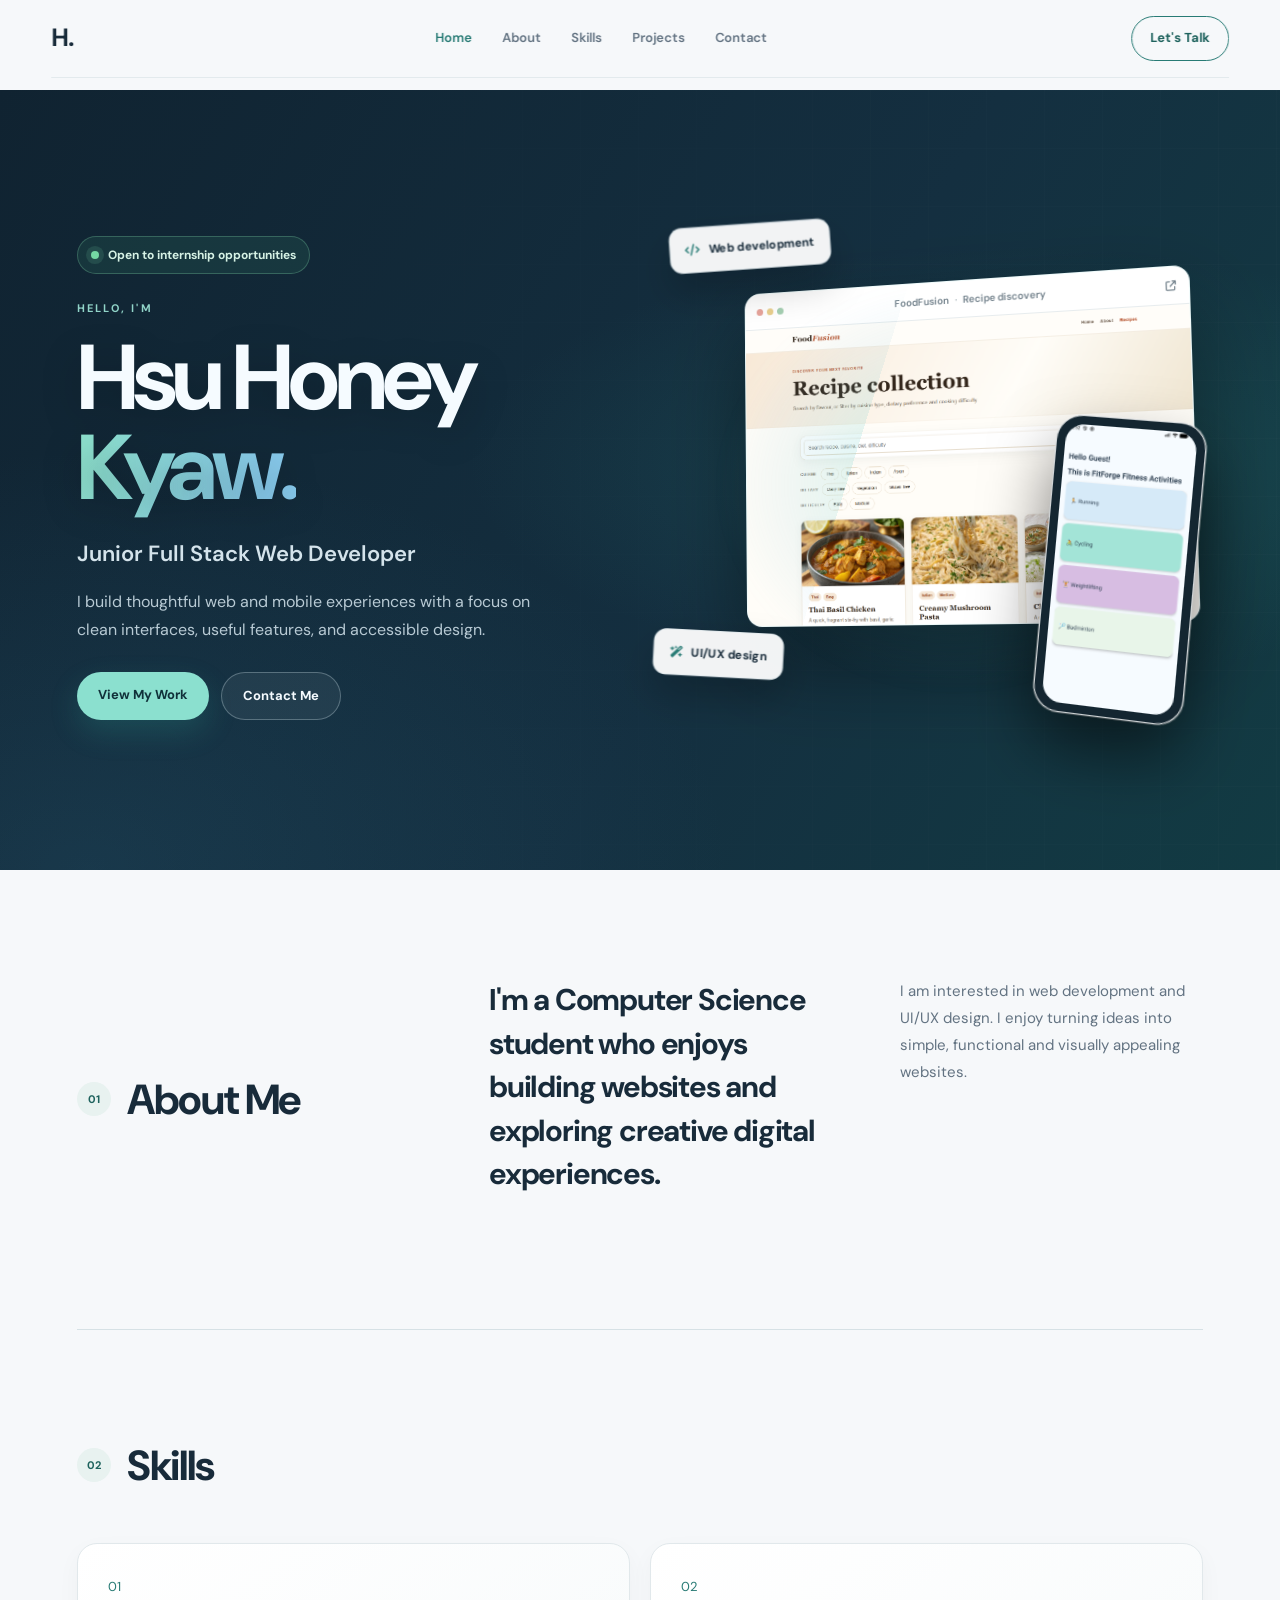
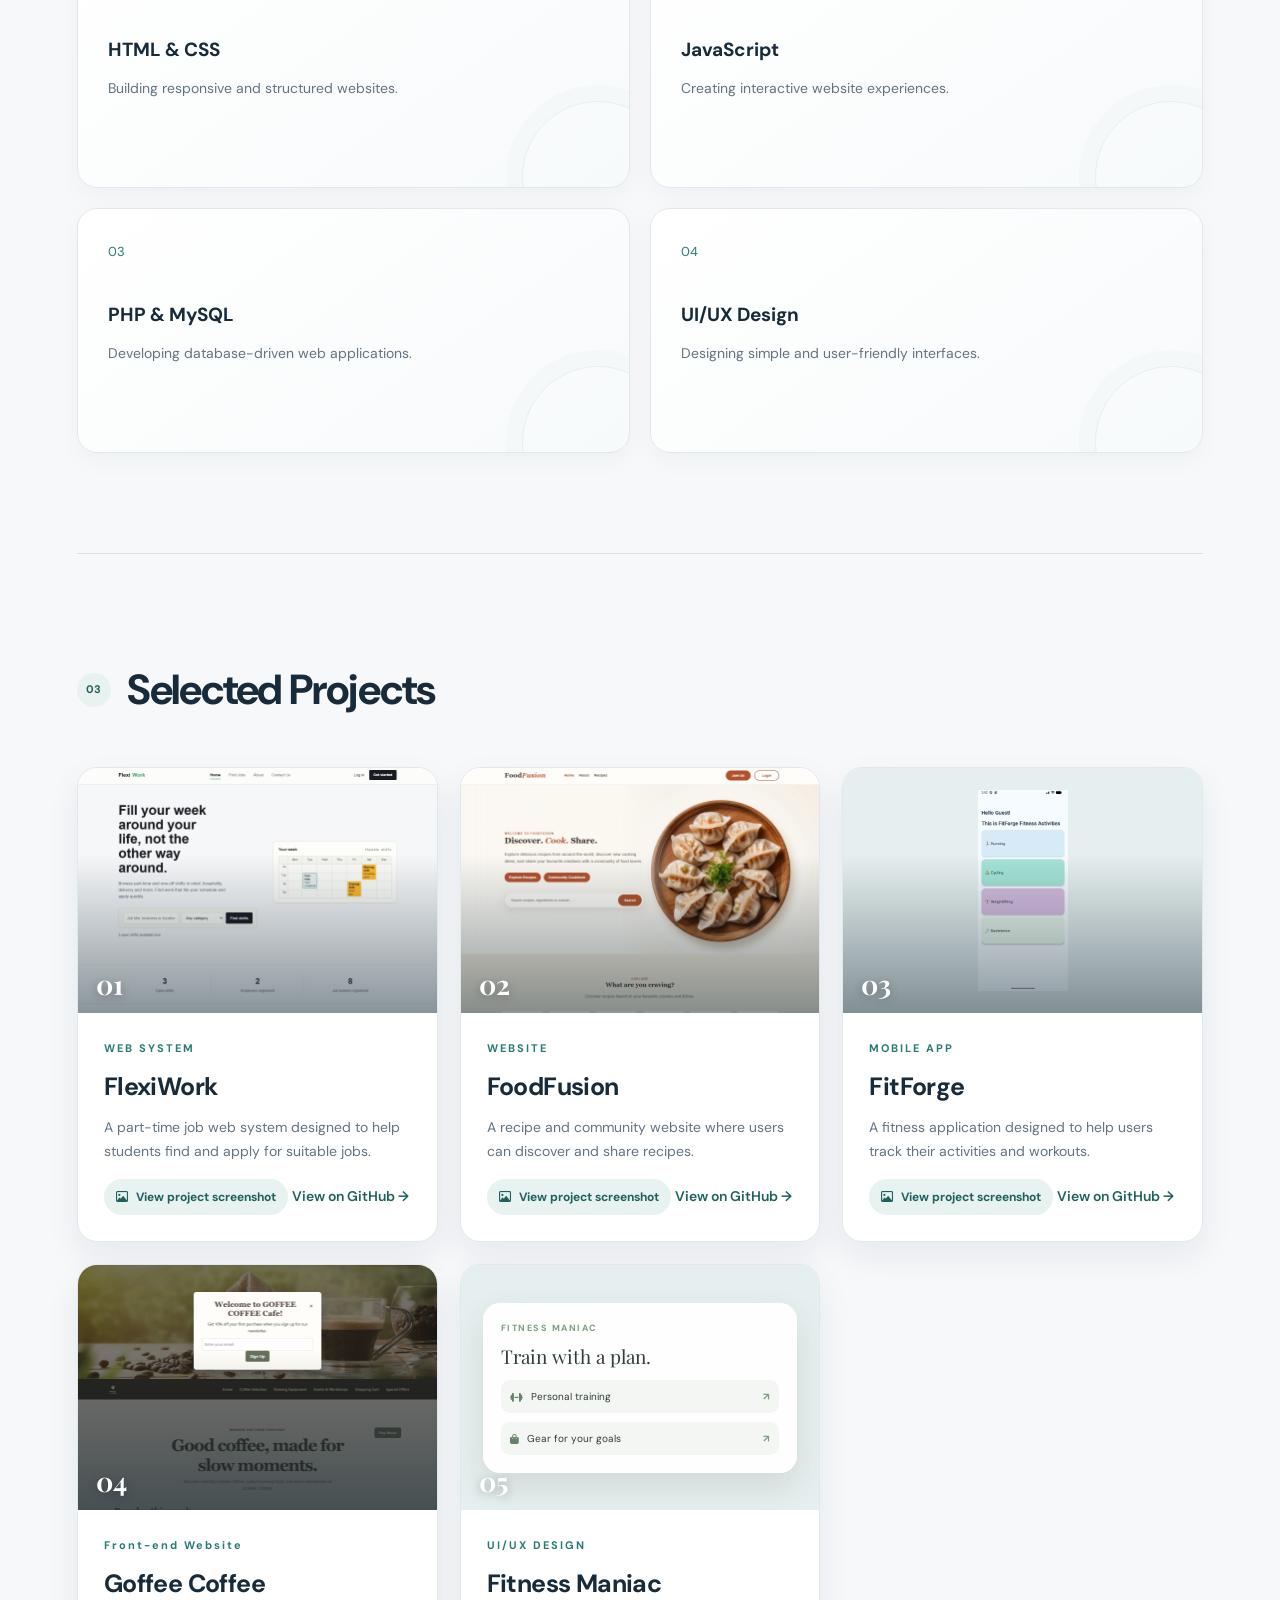
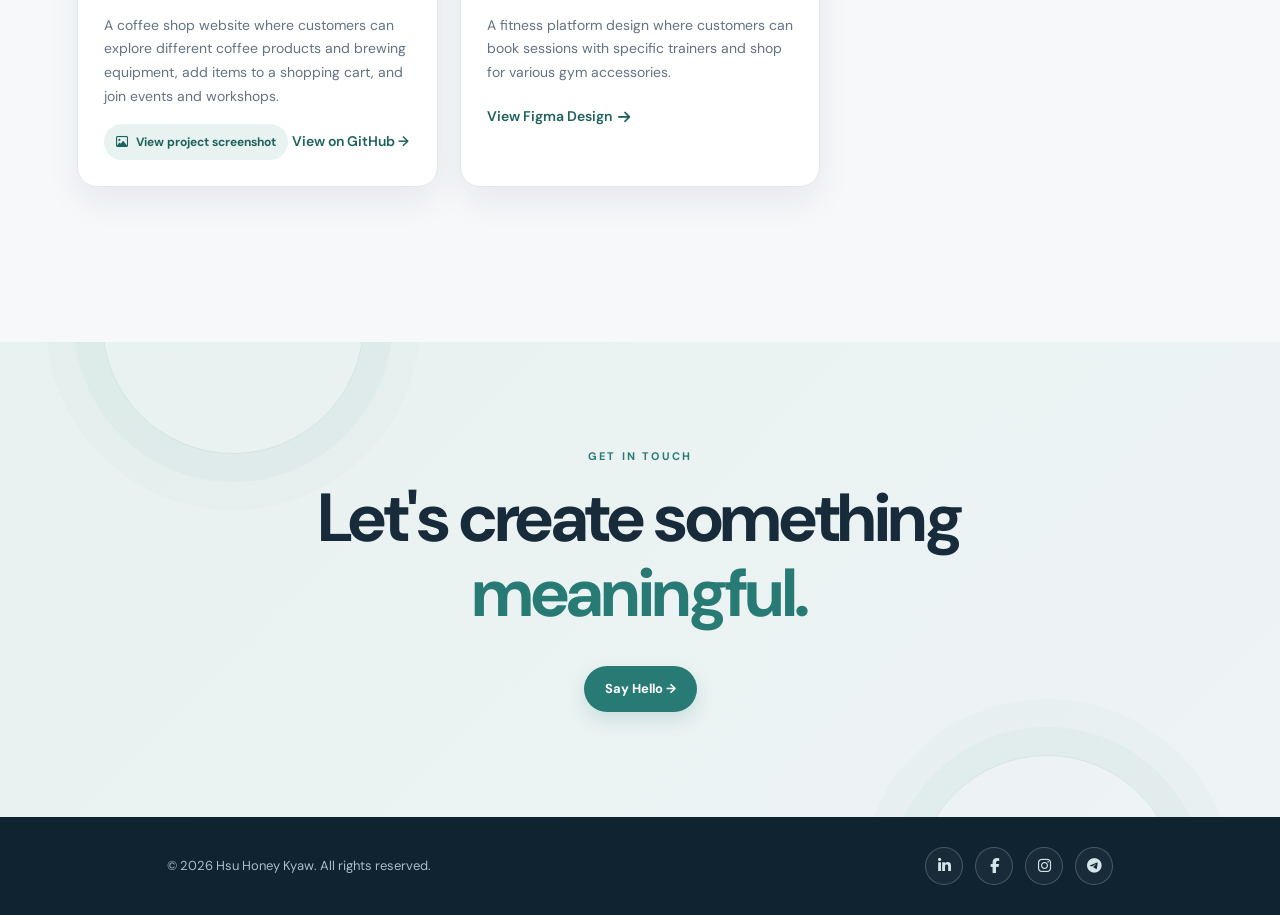
==== commit abf029af: "update index.html" ====
--- a/index.html
+++ b/index.html
@@ -82,10 +82,6 @@
                         Contact Me
                     </a>
 
-                    <a href="output/pdf/Hsu_Honey_Kyaw_Junior_Full_Stack_Developer_CV.pdf"
-                        class="cv-button" target="_blank" rel="noopener noreferrer">
-                        <i class="fa-regular fa-file-lines" aria-hidden="true"></i> View CV
-                    </a>
 
                 </div>
 
